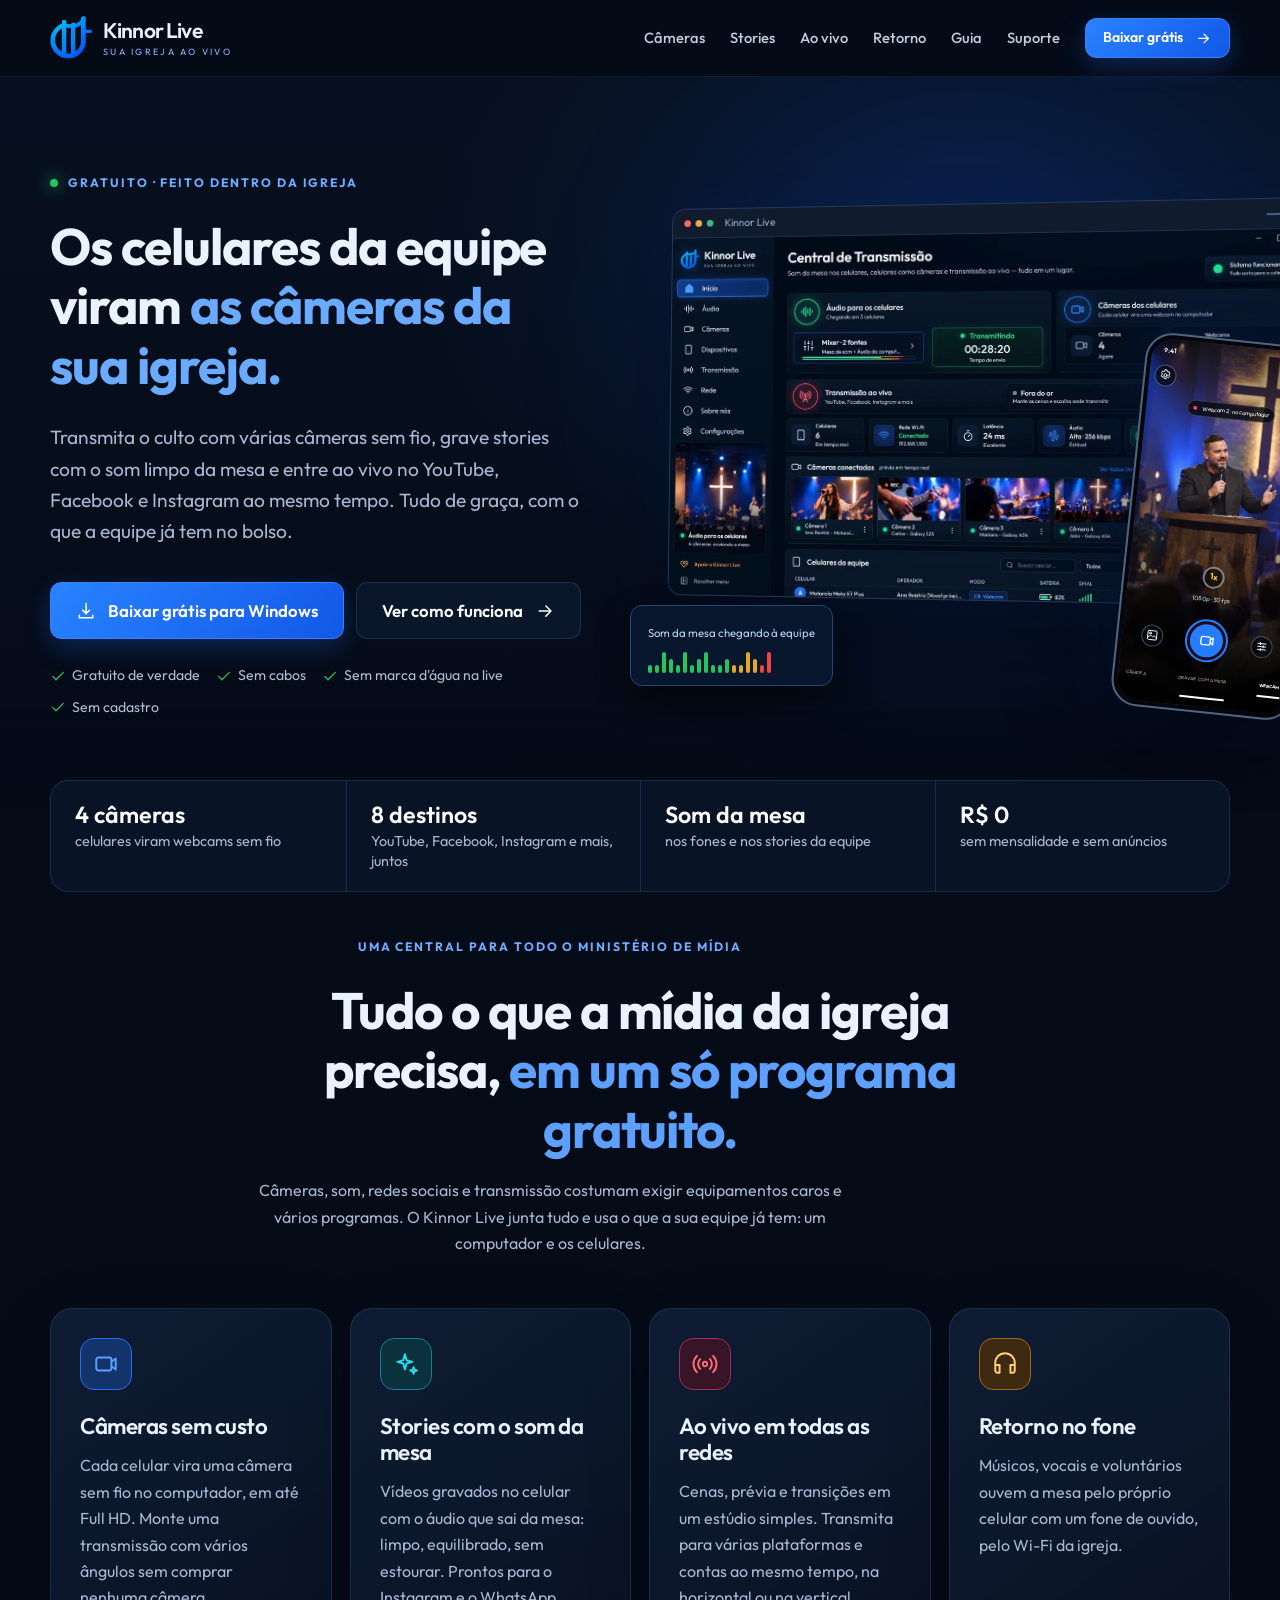
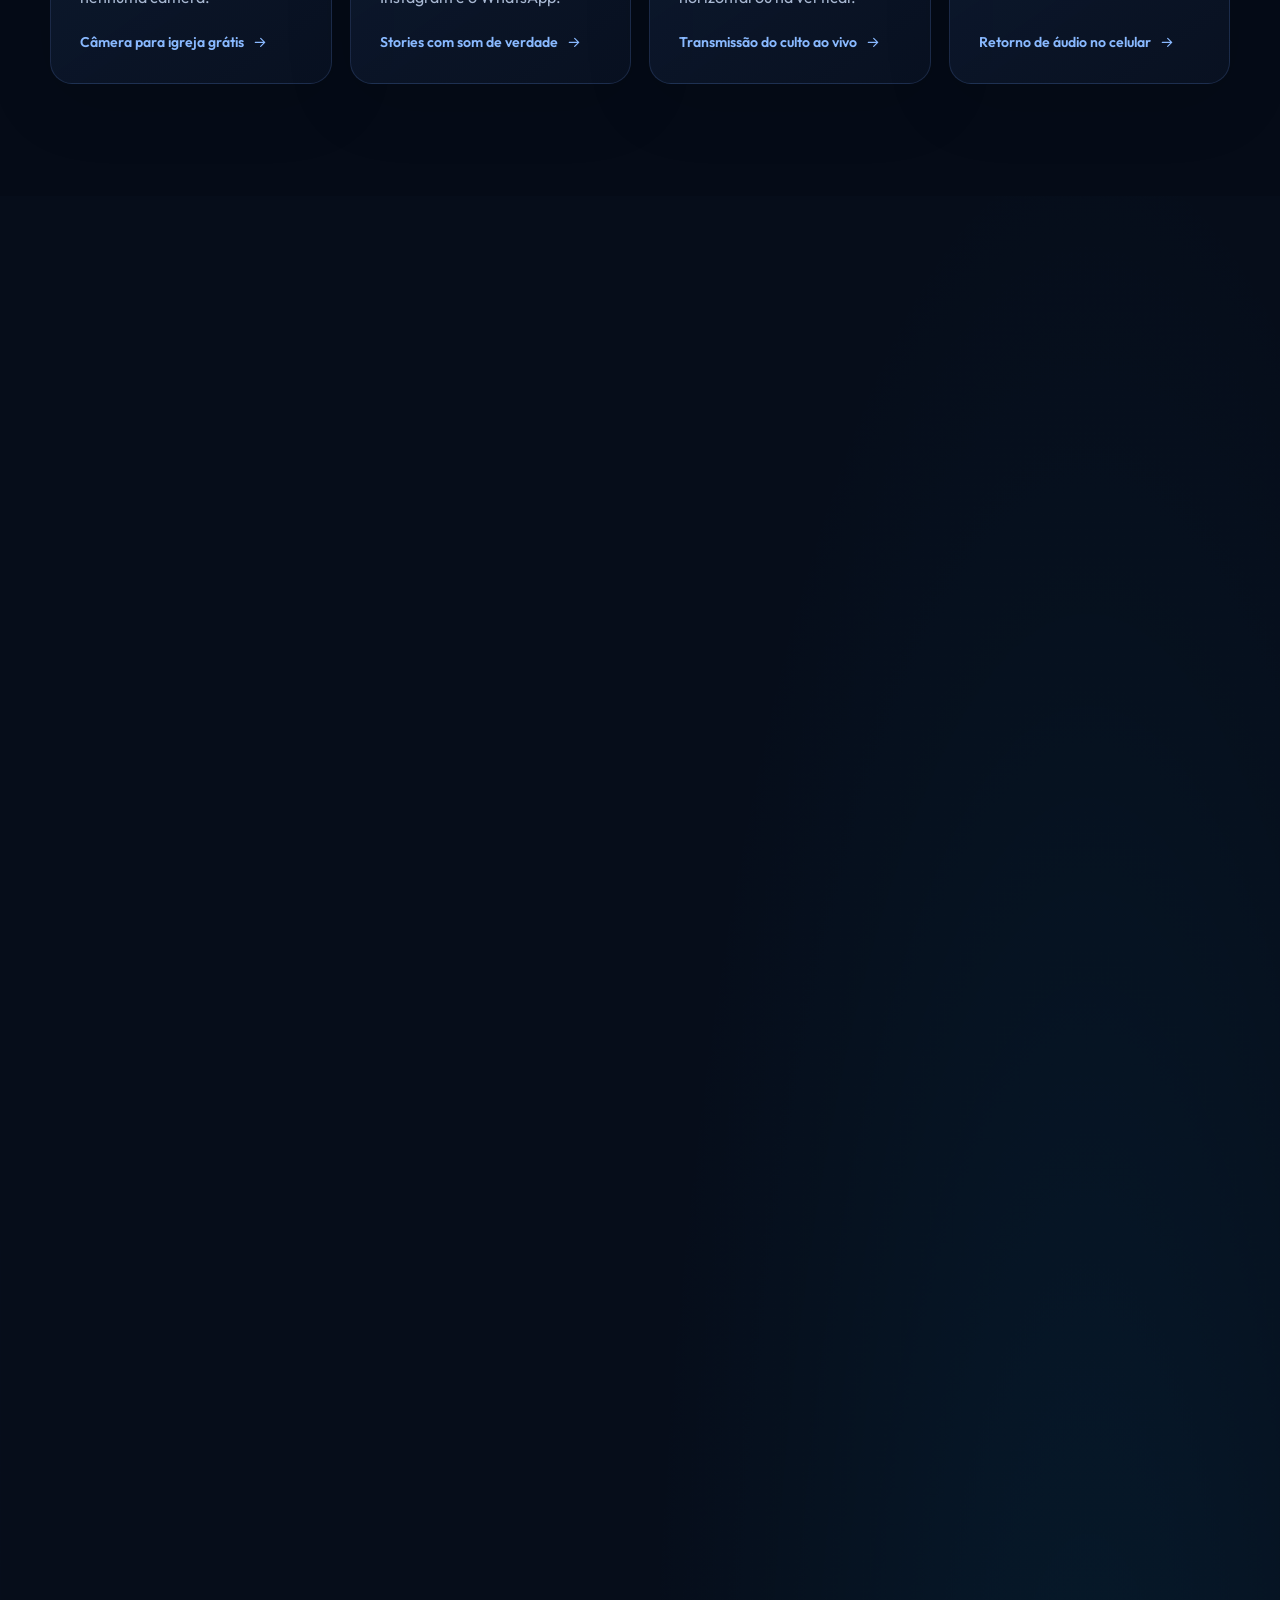
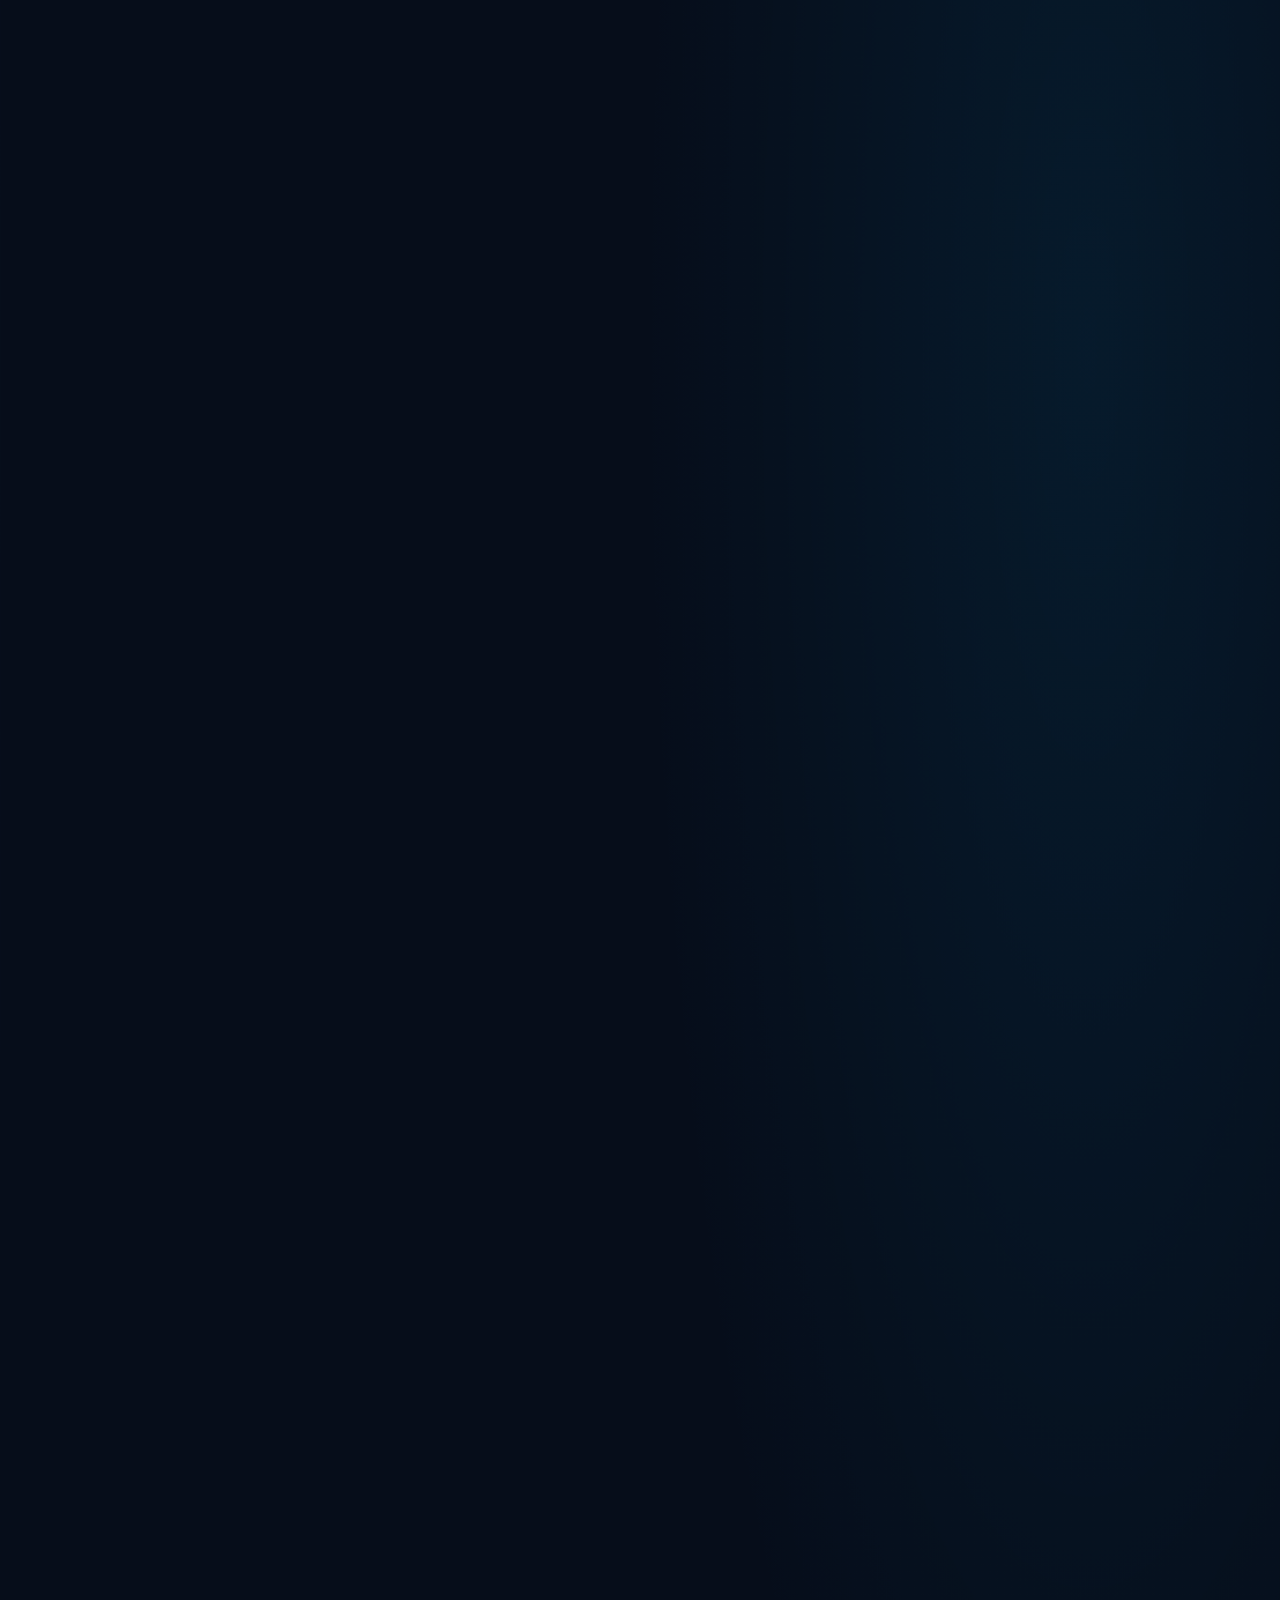
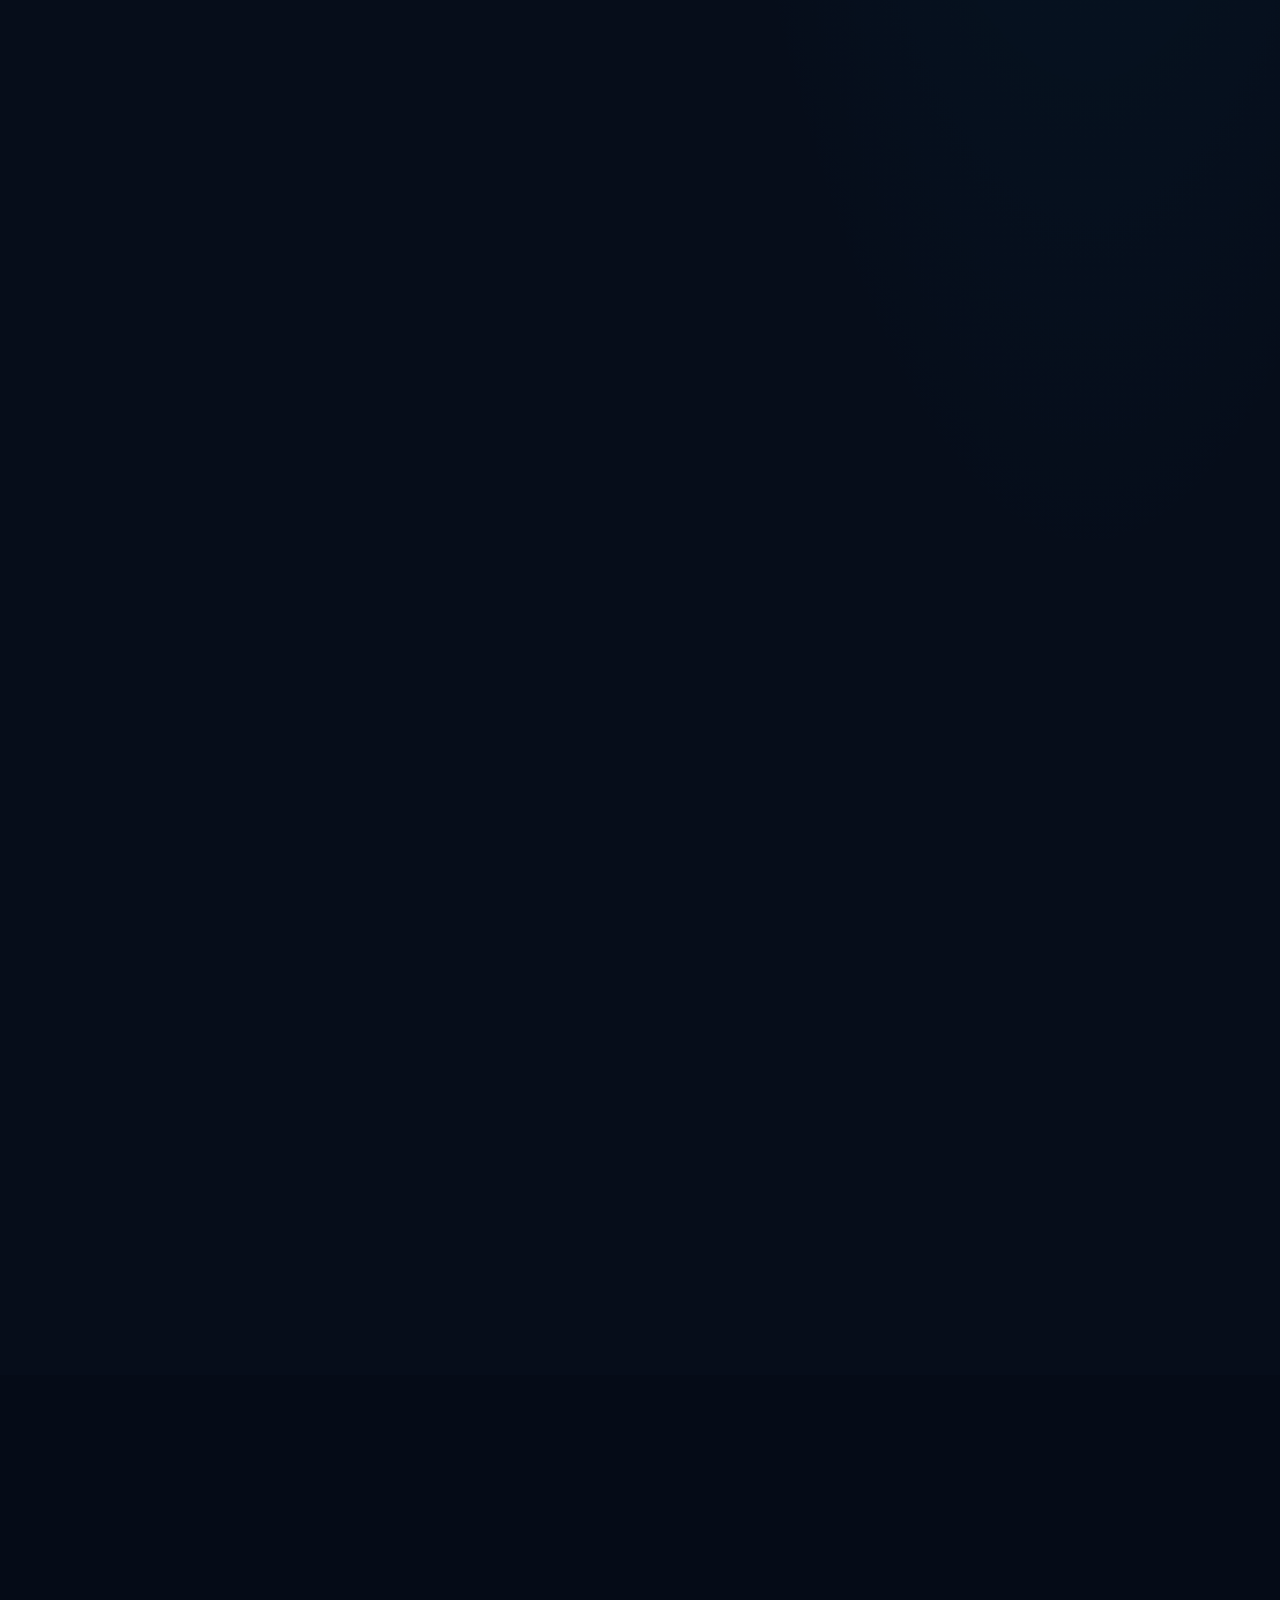
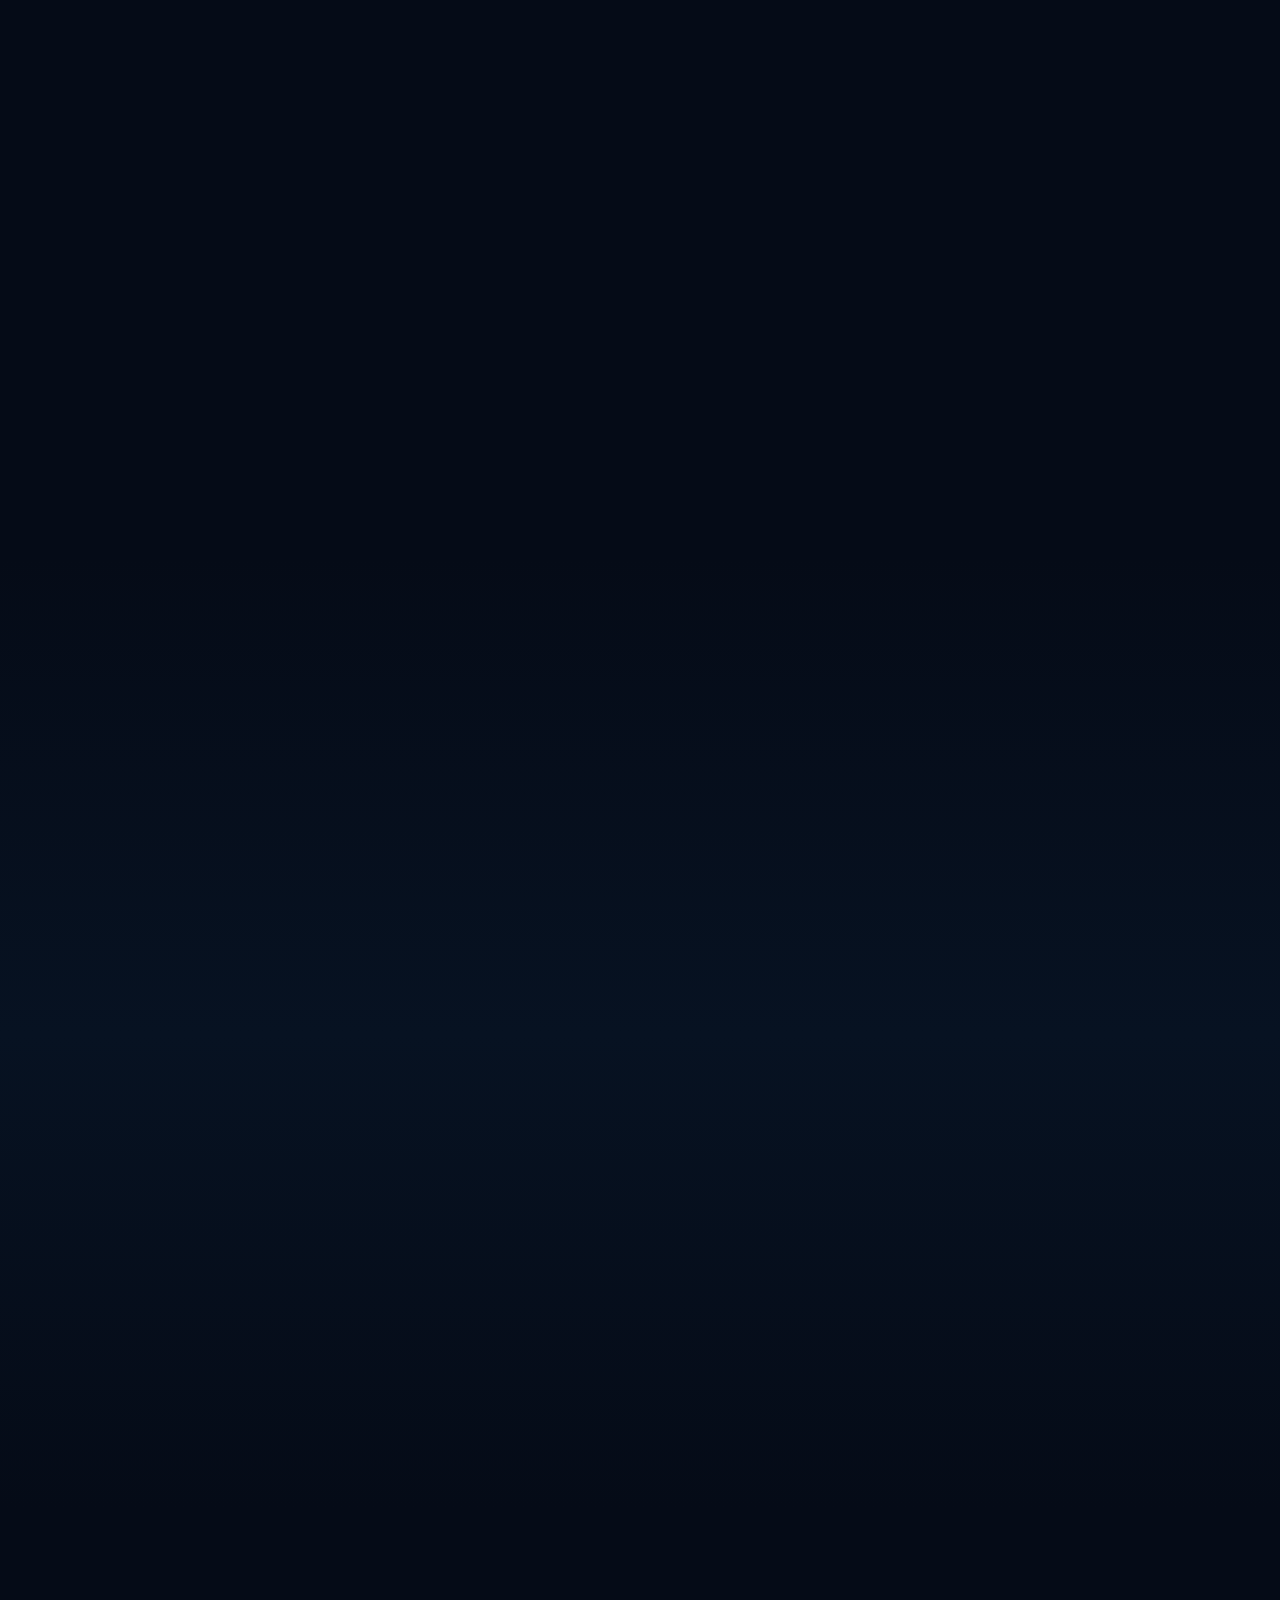
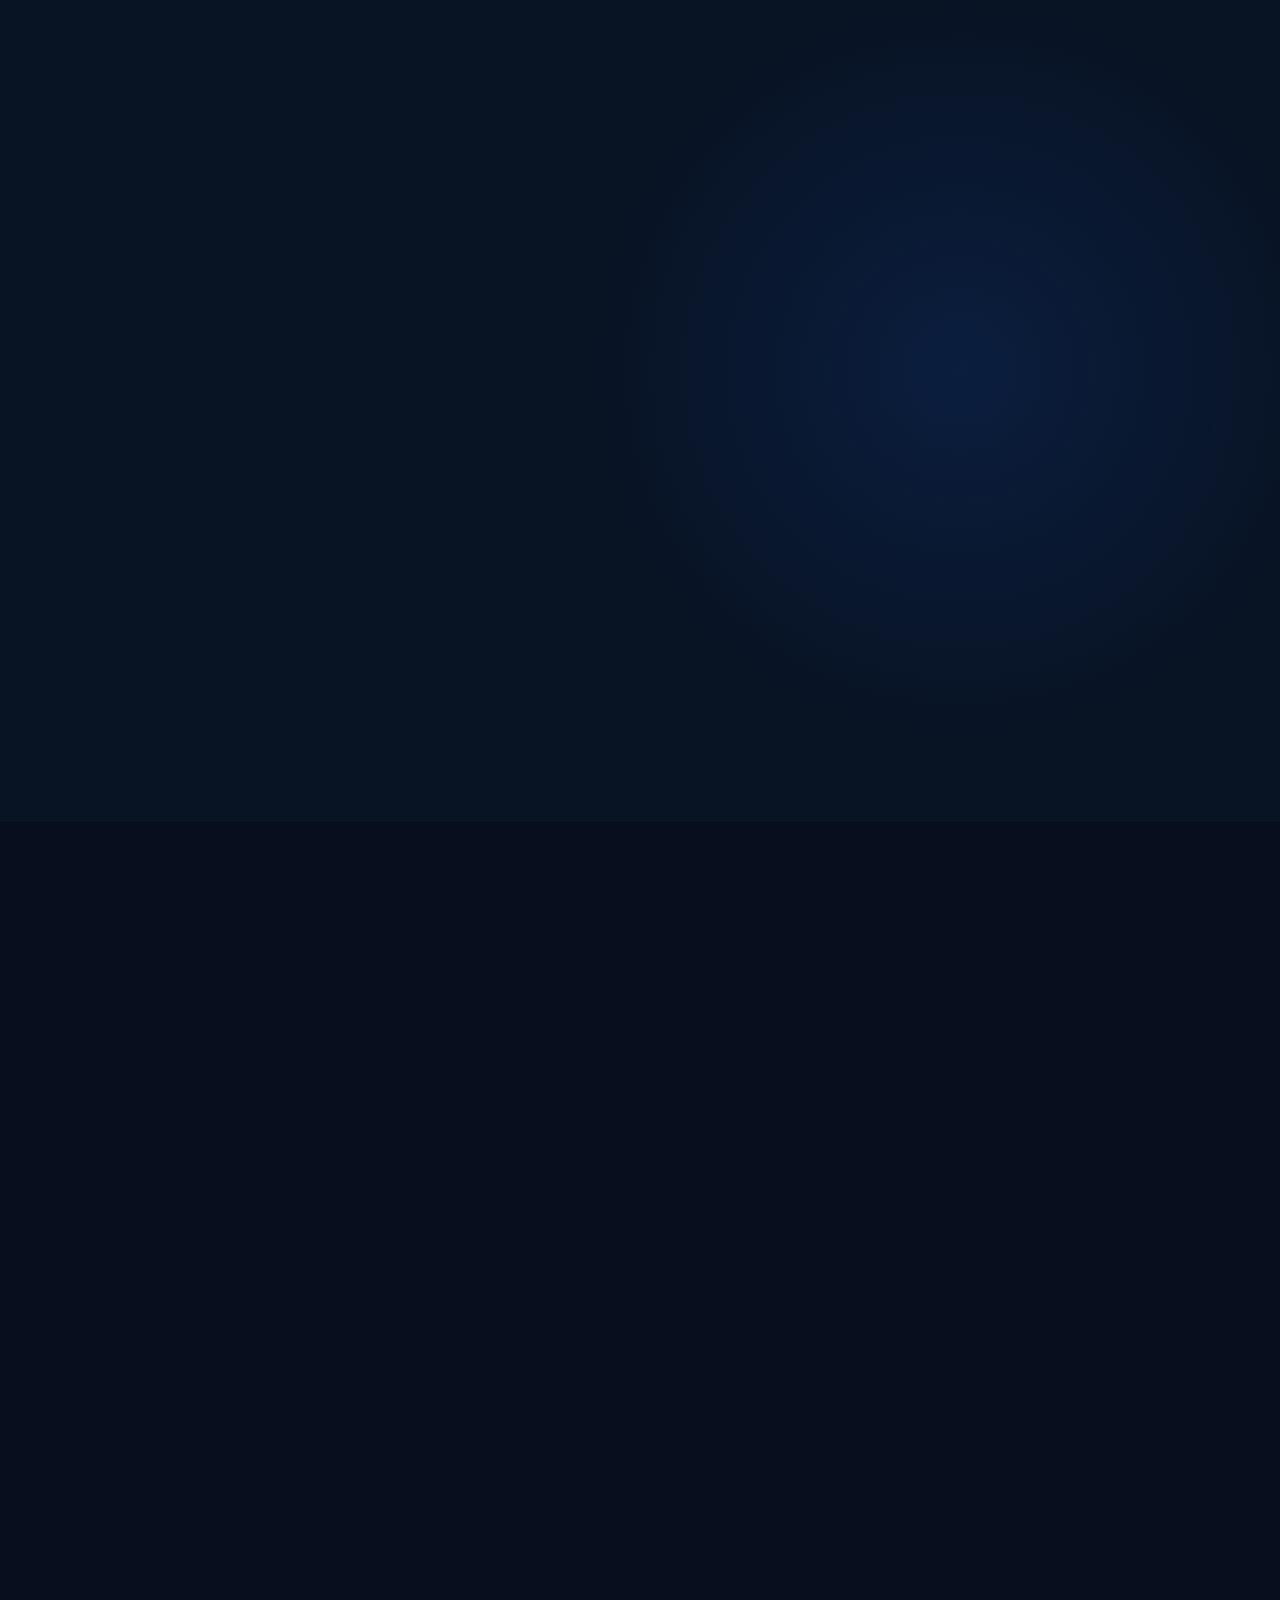
==== public/index.html @ 81070a46 "Versão 1.2.0: Louvor e Palavra (letras, Bíblia e contagem na transmissão) Co-Authored-By: Claude Opu" ====
<!doctype html>
<html lang="pt-BR">
  <head>
    <meta charset="utf-8" />
    <meta name="viewport" content="width=device-width,initial-scale=1" />
    <script>
      document.documentElement.classList.add("js");
      addEventListener("load", () => {
        if (!document.documentElement.classList.contains("js-ready"))
          document.documentElement.classList.remove("js");
      });
    </script>
    <title>Kinnor Live — câmeras e culto ao vivo grátis para igrejas</title>
    <meta name="description" content="Transforme os celulares da equipe em câmeras sem fio, grave stories com o som da mesa e transmita o culto no YouTube, Facebook e Instagram. Grátis." />
    <link rel="canonical" href="https://kinnor-live.servidor-doacoes.workers.dev/" data-canonical />
    <meta name="robots" content="index,follow,max-image-preview:large" />
    <meta name="theme-color" content="#050b17" />
    <meta property="og:type" content="website" />
    <meta property="og:locale" content="pt_BR" />
    <meta property="og:site_name" content="Kinnor Live" />
    <meta property="og:title" content="Kinnor Live — câmeras e culto ao vivo grátis para igrejas" />
    <meta property="og:description" content="Os celulares da equipe viram câmeras sem fio, os stories ganham o som da mesa e o culto vai ao vivo para todas as redes. Gratuito." />
    <meta property="og:url" content="https://kinnor-live.servidor-doacoes.workers.dev/" data-og-url />
    <meta property="og:image" content="https://kinnor-live.servidor-doacoes.workers.dev/assets/img/og-kinnor-live.png" data-og-image />
    <meta property="og:image:width" content="1200" />
    <meta property="og:image:height" content="630" />
    <meta property="og:image:alt" content="Kinnor Live: sua igreja ao vivo" />
    <meta name="twitter:card" content="summary_large_image" />
    <meta name="twitter:title" content="Kinnor Live — câmeras e culto ao vivo grátis para igrejas" />
    <meta name="twitter:description" content="Os celulares da equipe viram câmeras sem fio, os stories ganham o som da mesa e o culto vai ao vivo para todas as redes." />
    <meta name="twitter:image" content="https://kinnor-live.servidor-doacoes.workers.dev/assets/img/og-kinnor-live.png" data-og-image />
    <link rel="icon" href="favicon.ico" sizes="any" />
    <link rel="icon" type="image/svg+xml" href="assets/img/favicon.svg" />
    <link rel="apple-touch-icon" href="assets/img/icon-192.png" />
    <link rel="manifest" href="site.webmanifest" />
    <link rel="preload" href="assets/fonts/outfit-latin-400-normal.woff2" as="font" type="font/woff2" crossorigin />
    <link rel="preload" href="assets/fonts/outfit-latin-700-normal.woff2" as="font" type="font/woff2" crossorigin />
    <link rel="preload" as="image" href="assets/img/home-1200.webp" imagesrcset="assets/img/home-800.webp 800w, assets/img/home-1200.webp 1200w, assets/img/home-1672.webp 1672w" imagesizes="(max-width: 850px) 92vw, 50vw" fetchpriority="high" />
    <link rel="stylesheet" href="assets/css/site.css?v=199273fcd5" data-asset />
    <script type="module" src="assets/js/main.js?v=199273fcd5" data-asset></script>
    <script type="application/ld+json">
      {
        "@context": "https://schema.org",
        "@graph": [
          {
            "@type": "WebSite",
            "@id": "https://kinnor-live.servidor-doacoes.workers.dev/#site",
            "url": "https://kinnor-live.servidor-doacoes.workers.dev/",
            "name": "Kinnor Live",
            "alternateName": "Kinnor Live — Sua igreja ao vivo",
            "inLanguage": "pt-BR",
            "publisher": { "@id": "https://kinnor-live.servidor-doacoes.workers.dev/#org" }
          },
          {
            "@type": "Organization",
            "@id": "https://kinnor-live.servidor-doacoes.workers.dev/#org",
            "name": "Kinnor Live",
            "url": "https://kinnor-live.servidor-doacoes.workers.dev/",
            "logo": "https://kinnor-live.servidor-doacoes.workers.dev/assets/img/icon-512.png",
            "slogan": "Sua igreja ao vivo",
            "foundingLocation": { "@type": "Country", "name": "Brasil" },
            "founder": {
              "@type": "Person",
              "name": "Pierre Saloia",
              "affiliation": { "@type": "Organization", "name": "Ministério AD Palmares — Assembleia de Deus Ministério Jardim Palmares" }
            }
          },
          {
            "@type": "SoftwareApplication",
            "@id": "https://kinnor-live.servidor-doacoes.workers.dev/#windows",
            "name": "Kinnor Live para Windows",
            "applicationCategory": "MultimediaApplication",
            "applicationSubCategory": "Transmissão ao vivo e áudio para igrejas",
            "operatingSystem": "Windows 10, Windows 11",
            "softwareVersion": "1.2.0",
            "inLanguage": "pt-BR",
            "isAccessibleForFree": true,
            "description": "Programa gratuito para igrejas: os celulares da equipe viram câmeras sem fio, o som da mesa vai para os celulares e o culto é transmitido ao vivo para várias redes ao mesmo tempo.",
            "downloadUrl": "https://github.com/PierreSaloia/kinnor-live-site/releases/download/v1.2.0/KinnorLive-Setup-1.2.0.exe",
            "fileSize": "178 MB",
            "screenshot": "https://kinnor-live.servidor-doacoes.workers.dev/assets/img/home-1672.webp",
            "image": "https://kinnor-live.servidor-doacoes.workers.dev/assets/img/og-kinnor-live.png",
            "offers": { "@type": "Offer", "price": "0", "priceCurrency": "BRL" },
            "publisher": { "@id": "https://kinnor-live.servidor-doacoes.workers.dev/#org" }
          },
          {
            "@type": "MobileApplication",
            "@id": "https://kinnor-live.servidor-doacoes.workers.dev/#android",
            "name": "Kinnor Live",
            "applicationCategory": "MultimediaApplication",
            "operatingSystem": "Android 10 ou superior",
            "softwareVersion": "1.2.0",
            "inLanguage": "pt-BR",
            "isAccessibleForFree": true,
            "description": "App da equipe: câmera, gravação de stories com o som da mesa, webcam sem fio para o computador e retorno de áudio no fone.",
            "offers": { "@type": "Offer", "price": "0", "priceCurrency": "BRL" },
            "publisher": { "@id": "https://kinnor-live.servidor-doacoes.workers.dev/#org" }
          }
        ]
      }
    </script>
    <script type="application/ld+json" data-faq-schema>
      {"@context":"https://schema.org","@type":"FAQPage","mainEntity":[{"@type":"Question","name":"O Kinnor Live é gratuito mesmo?","acceptedAnswer":{"@type":"Answer","text":"Sim. O programa para Windows e o app são gratuitos, sem mensalidade, sem anúncios e sem marca d'água na transmissão. O projeto é mantido por ofertas voluntárias."}},{"@type":"Question","name":"Preciso de internet para usar?","acceptedAnswer":{"@type":"Answer","text":"Só para transmitir ao vivo. O som da mesa nos celulares, as câmeras sem fio e a gravação de stories funcionam na rede Wi-Fi da igreja, mesmo sem internet."}},{"@type":"Question","name":"Funciona com qualquer mesa de som?","acceptedAnswer":{"@type":"Answer","text":"Sim. Ligue a saída da mesa (rec out, fone ou auxiliar) na entrada de áudio do computador com um cabo P2, ou conecte uma mesa ou interface USB. Depois é só escolher essa entrada no mixer do Kinnor Live."}},{"@type":"Question","name":"Quantos celulares posso usar ao mesmo tempo?","acceptedAnswer":{"@type":"Answer","text":"Até quatro celulares podem ser câmeras (webcams) do computador ao mesmo tempo. Outros celulares da equipe podem receber o som da mesa para retorno ou para gravar stories."}},{"@type":"Question","name":"Os stories ficam com o som melhor mesmo?","acceptedAnswer":{"@type":"Answer","text":"Sim. No modo Gravar com a mesa, o celular filma e o áudio vem direto da mesa de som pelo Wi-Fi, sem passar pelo microfone do aparelho. O som fica limpo, sem eco e sem a distorção das caixas."}},{"@type":"Question","name":"Posso transmitir no YouTube e no Instagram ao mesmo tempo?","acceptedAnswer":{"@type":"Answer","text":"Sim. O Kinnor Live transmite para YouTube, Facebook, Instagram, TikTok, X, Twitch, Kick ou RTMP próprio, com várias contas ao mesmo tempo, na horizontal ou na vertical."}},{"@type":"Question","name":"Aparece a marca do Kinnor Live na transmissão?","acceptedAnswer":{"@type":"Answer","text":"Não. Sua transmissão não recebe marca d'água nem logo do Kinnor Live."}},{"@type":"Question","name":"Quais celulares e computadores são compatíveis?","acceptedAnswer":{"@type":"Answer","text":"O programa roda no Windows 10 e 11 (64 bits). O app funciona no Android 10 ou superior e está chegando à Google Play e à App Store."}},{"@type":"Question","name":"O Windows mostrou um aviso ao instalar. É seguro?","acceptedAnswer":{"@type":"Answer","text":"Sim. Se aparecer “O Windows protegeu o computador”, clique em “Mais informações” e depois em “Executar assim mesmo”. Veja o passo a passo na página de download."}},{"@type":"Question","name":"Onde ficam as gravações?","acceptedAnswer":{"@type":"Answer","text":"Os vídeos gravados no celular ficam na galeria do aparelho. As gravações do computador ficam na pasta Documentos\\KinnorLive. Nada é enviado para servidores do Kinnor Live."}}]}
    </script>
  </head>
  <body>
    <!-- CABEÇALHO (modelo: esta página; copiado para as outras pelo ATUALIZAR-SITE.bat) -->
    <a class="skip-link" href="#conteudo">Pular para o conteúdo</a>
    <header class="site-header">
      <div class="container header-inner">
        <a class="brand" href="./" aria-label="Kinnor Live — página inicial">
          <img src="assets/img/logo.webp" width="42" height="42" alt="" />
          <span><strong>Kinnor Live</strong><small>SUA IGREJA AO VIVO</small></span>
        </a>
        <button class="menu-button" type="button" aria-label="Abrir menu" aria-expanded="false" aria-controls="menu-principal" data-menu-button>
          <svg class="icon" aria-hidden="true"><use href="assets/img/icons.svg#menu"></use></svg>
        </button>
        <nav id="menu-principal" class="nav" aria-label="Navegação principal" data-nav>
          <a href="camera-para-igreja">Câmeras</a>
          <a href="stories-com-audio-da-mesa">Stories</a>
          <a href="transmissao-ao-vivo-para-igrejas">Ao vivo</a>
          <a href="retorno-de-audio-no-celular">Retorno</a>
          <a href="como-transmitir-culto-com-celular">Guia</a>
          <a href="suporte">Suporte</a>
          <a class="button button-sm" href="download">
            Baixar grátis
            <svg class="icon" aria-hidden="true"><use href="assets/img/icons.svg#arrow"></use></svg>
          </a>
        </nav>
      </div>
    </header>
    <!-- /CABEÇALHO -->

    <main id="conteudo">
      <!-- ABERTURA -->
      <section class="hero">
        <div class="hero-glow" aria-hidden="true"></div>
        <div class="container hero-grid">
          <div class="hero-copy">
            <p class="eyebrow"><span class="live-dot"></span>GRATUITO · FEITO DENTRO DA IGREJA</p>
            <h1>Os celulares da equipe viram <em>as câmeras da sua&nbsp;igreja.</em></h1>
            <p class="lead">
              Transmita o culto com várias câmeras sem fio, grave stories com o
              som limpo da mesa e entre ao vivo no YouTube, Facebook e Instagram
              ao mesmo tempo. Tudo de graça, com o que a equipe já tem no bolso.
            </p>
            <div class="hero-actions">
              <a class="button button-lg" href="https://github.com/PierreSaloia/kinnor-live-site/releases/download/v1.2.0/KinnorLive-Setup-1.2.0.exe" data-smart-download>
                <svg class="icon" aria-hidden="true"><use href="assets/img/icons.svg#download"></use></svg>
                <span data-smart-label>Baixar grátis para Windows</span>
              </a>
              <a class="button button-ghost button-lg" href="#como-funciona">
                Ver como funciona
                <svg class="icon" aria-hidden="true"><use href="assets/img/icons.svg#arrow"></use></svg>
              </a>
            </div>
            <ul class="trust-line">
              <li><svg class="icon" aria-hidden="true"><use href="assets/img/icons.svg#check"></use></svg>Gratuito de verdade</li>
              <li><svg class="icon" aria-hidden="true"><use href="assets/img/icons.svg#check"></use></svg>Sem cabos</li>
              <li><svg class="icon" aria-hidden="true"><use href="assets/img/icons.svg#check"></use></svg>Sem marca d'água na live</li>
              <li><svg class="icon" aria-hidden="true"><use href="assets/img/icons.svg#check"></use></svg>Sem cadastro</li>
            </ul>
          </div>
          <div class="hero-visual">
            <div class="window-frame">
              <div class="window-bar"><span class="window-dots"><i></i><i></i><i></i></span><span>Kinnor Live</span><span class="window-line"></span></div>
              <img src="assets/img/home-1200.webp" srcset="assets/img/home-800.webp 800w, assets/img/home-1200.webp 1200w, assets/img/home-1672.webp 1672w" sizes="(max-width: 850px) 92vw, 50vw" width="1200" height="676" alt="Central de Transmissão do Kinnor Live com o áudio da mesa, as câmeras dos celulares e a transmissão ao vivo" fetchpriority="high" />
            </div>
            <div class="hero-phone" aria-hidden="true">
              <div class="phone phone-small" data-phone-demo data-mode-active="mesa">
                <div class="phone-screen">
                  <div class="phone-photo phone-photo-camera"></div>
                  <div class="phone-photo phone-photo-mesa"></div>
                  <div class="phone-photo phone-photo-webcam"></div>
                  <div class="phone-shade"></div>
                  <div class="phone-status"><span>9:41</span><span>● ▰</span></div>
                  <div class="phone-top">
                    <span class="phone-round"><svg class="icon"><use href="assets/img/icons.svg#settings"></use></svg></span>
                    <span class="phone-pill"><i class="dot green"></i><span>Áudio da mesa · Conectado</span></span>
                    <span class="phone-round"><svg class="icon"><use href="assets/img/icons.svg#switch"></use></svg></span>
                  </div>
                  <div class="phone-webcam"><i class="dot red"></i>Webcam 2 · no computador</div>
                  <div class="phone-bottom">
                    <span class="zoom">1x</span>
                    <span class="quality">1080p · 30 fps</span>
                    <span class="camera-quality">Foto · Vídeo com microfone do celular</span>
                    <span class="return">● &nbsp; Ouvir a mesa (retorno)</span>
                    <div class="phone-controls">
                      <span class="phone-round"><svg class="icon"><use href="assets/img/icons.svg#image"></use></svg></span>
                      <span class="record"><svg class="icon capture-video"><use href="assets/img/icons.svg#video"></use></svg><svg class="icon capture-photo"><use href="assets/img/icons.svg#camera"></use></svg></span>
                      <span class="phone-round"><svg class="icon"><use href="assets/img/icons.svg#sliders"></use></svg></span>
                    </div>
                    <div class="phone-tabs" role="tablist" aria-label="Modos do aplicativo" data-phone-tabs>
                      <button type="button" role="tab" data-mode="camera" aria-selected="false" tabindex="-1">CÂMERA</button>
                      <button type="button" role="tab" data-mode="mesa" aria-selected="true" tabindex="-1">GRAVAR COM A MESA</button>
                      <button type="button" role="tab" data-mode="webcam" aria-selected="false" tabindex="-1">WEBCAM</button>
                    </div>
                    <span class="phone-handle"></span>
                  </div>
                </div>
              </div>
            </div>
            <div class="hero-audio" aria-hidden="true">
              <span class="audio-label">Som da mesa chegando à equipe</span>
              <div class="meter"><i></i><i></i><i></i><i></i><i></i><i></i><i></i><i></i><i></i><i></i><i></i><i></i><i></i><i></i><i></i><i></i><i></i><i></i></div>
            </div>
          </div>
        </div>
        <div class="hero-bottom" aria-hidden="true"></div>
      </section>

      <!-- NÚMEROS DO PRODUTO -->
      <section class="highlights" aria-label="O Kinnor Live em números">
        <div class="container highlights-grid">
          <div><strong>4 câmeras</strong><span>celulares viram webcams sem fio</span></div>
          <div><strong>8 destinos</strong><span>YouTube, Facebook, Instagram e mais, juntos</span></div>
          <div><strong>Som da mesa</strong><span>nos fones e nos stories da equipe</span></div>
          <div><strong>R$ 0</strong><span>sem mensalidade e sem anúncios</span></div>
        </div>
      </section>

      <!-- SOLUÇÕES -->
      <section class="section pillars" id="recursos">
        <div class="container">
          <div class="section-heading center reveal">
            <p class="eyebrow">UMA CENTRAL PARA TODO O MINISTÉRIO DE MÍDIA</p>
            <h2>Tudo o que a mídia da igreja precisa, <span class="accent">em um só programa gratuito.</span></h2>
            <p>
              Câmeras, som, redes sociais e transmissão costumam exigir
              equipamentos caros e vários programas. O Kinnor Live junta tudo
              e usa o que a sua equipe já tem: um computador e os celulares.
            </p>
          </div>
          <div class="pillar-grid">
            <a class="card pillar reveal" href="camera-para-igreja">
              <div class="feature-icon blue"><svg class="icon" aria-hidden="true"><use href="assets/img/icons.svg#camera"></use></svg></div>
              <h3>Câmeras sem custo</h3>
              <p>Cada celular vira uma câmera sem fio no computador, em até Full HD. Monte uma transmissão com vários ângulos sem comprar nenhuma câmera.</p>
              <span class="card-foot">Câmera para igreja grátis<svg class="icon" aria-hidden="true"><use href="assets/img/icons.svg#arrow"></use></svg></span>
            </a>
            <a class="card pillar reveal" href="stories-com-audio-da-mesa">
              <div class="feature-icon cyan"><svg class="icon" aria-hidden="true"><use href="assets/img/icons.svg#sparkles"></use></svg></div>
              <h3>Stories com o som da mesa</h3>
              <p>Vídeos gravados no celular com o áudio que sai da mesa: limpo, equilibrado, sem estourar. Prontos para o Instagram e o WhatsApp.</p>
              <span class="card-foot">Stories com som de verdade<svg class="icon" aria-hidden="true"><use href="assets/img/icons.svg#arrow"></use></svg></span>
            </a>
            <a class="card pillar reveal" href="transmissao-ao-vivo-para-igrejas">
              <div class="feature-icon red"><svg class="icon" aria-hidden="true"><use href="assets/img/icons.svg#broadcast"></use></svg></div>
              <h3>Ao vivo em todas as redes</h3>
              <p>Cenas, prévia e transições em um estúdio simples. Transmita para várias plataformas e contas ao mesmo tempo, na horizontal ou na vertical.</p>
              <span class="card-foot">Transmissão do culto ao vivo<svg class="icon" aria-hidden="true"><use href="assets/img/icons.svg#arrow"></use></svg></span>
            </a>
            <a class="card pillar reveal" href="retorno-de-audio-no-celular">
              <div class="feature-icon amber"><svg class="icon" aria-hidden="true"><use href="assets/img/icons.svg#headphones"></use></svg></div>
              <h3>Retorno no fone</h3>
              <p>Músicos, vocais e voluntários ouvem a mesa pelo próprio celular com um fone de ouvido, pelo Wi-Fi da igreja.</p>
              <span class="card-foot">Retorno de áudio no celular<svg class="icon" aria-hidden="true"><use href="assets/img/icons.svg#arrow"></use></svg></span>
            </a>
          </div>
        </div>
      </section>

      <!-- STORIES COM O SOM DA MESA -->
      <section class="section stories-section" id="stories">
        <div class="container">
          <div class="section-heading reveal">
            <p class="eyebrow">O DIFERENCIAL DOS STORIES DA SUA IGREJA</p>
            <h2>Chega de stories com <span class="accent">o som estourado.</span></h2>
            <p>
              Quem já gravou o louvor pelo celular conhece o resultado: o
              microfone fica perto das caixas, o som distorce, pega o eco do
              templo e a conversa de quem está do lado. No Kinnor Live o celular
              filma e o áudio chega direto da mesa, pelo Wi-Fi, do jeito que o
              técnico de som mixou.
            </p>
          </div>
          <div class="compare">
            <article class="compare-card bad reveal">
              <header>
                <span class="compare-icon"><svg class="icon" aria-hidden="true"><use href="assets/img/icons.svg#mic"></use></svg></span>
                <div><h3>Microfone do celular</h3><p>como quase todo story é gravado hoje</p></div>
              </header>
              <div class="wave wave-bad" aria-hidden="true"><i></i><i></i><i></i><i></i><i></i><i></i><i></i><i></i><i></i><i></i><i></i><i></i><i></i><i></i><i></i><i></i><i></i><i></i><i></i><i></i><i></i><i></i><i></i><i></i><i></i><i></i><i></i><i></i></div>
              <ul class="compare-list">
                <li><svg class="icon" aria-hidden="true"><use href="assets/img/icons.svg#x"></use></svg>Distorce com o volume das caixas de som</li>
                <li><svg class="icon" aria-hidden="true"><use href="assets/img/icons.svg#x"></use></svg>Eco do templo e ruído de quem está perto</li>
                <li><svg class="icon" aria-hidden="true"><use href="assets/img/icons.svg#x"></use></svg>A voz da pregação se perde no meio do som</li>
              </ul>
            </article>
            <article class="compare-card good reveal">
              <header>
                <span class="compare-icon"><svg class="icon" aria-hidden="true"><use href="assets/img/icons.svg#sliders"></use></svg></span>
                <div><h3>Som da mesa com o Kinnor Live</h3><p>o celular filma, a mesa entrega o áudio</p></div>
              </header>
              <div class="wave wave-good" aria-hidden="true"><i></i><i></i><i></i><i></i><i></i><i></i><i></i><i></i><i></i><i></i><i></i><i></i><i></i><i></i><i></i><i></i><i></i><i></i><i></i><i></i><i></i><i></i><i></i><i></i><i></i><i></i><i></i><i></i></div>
              <ul class="compare-list">
                <li><svg class="icon" aria-hidden="true"><use href="assets/img/icons.svg#check"></use></svg>Voz clara e instrumentos equilibrados</li>
                <li><svg class="icon" aria-hidden="true"><use href="assets/img/icons.svg#check"></use></svg>Sem eco, sem conversa, sem distorção</li>
                <li><svg class="icon" aria-hidden="true"><use href="assets/img/icons.svg#check"></use></svg>Mesa, microfones e até o som do computador no mesmo vídeo</li>
              </ul>
            </article>
          </div>
          <ol class="mini-steps reveal">
            <li><span>1</span><p>No app, escolha <strong>Gravar com a mesa</strong>.</p></li>
            <li><span>2</span><p>Grave o louvor, um trecho da pregação ou um aviso.</p></li>
            <li><span>3</span><p>Toque em <strong>Instagram</strong> ou <strong>WhatsApp</strong> e poste na hora.</p></li>
          </ol>
          <p class="section-link reveal">
            <a href="stories-com-audio-da-mesa">Como gravar stories e reels com o som da mesa<svg class="icon" aria-hidden="true"><use href="assets/img/icons.svg#arrow"></use></svg></a>
          </p>
        </div>
      </section>

      <!-- VÁRIAS EQUIPES -->
      <section class="section teams-section" id="equipes">
        <div class="container">
          <div class="section-heading center reveal">
            <p class="eyebrow">VÁRIAS EQUIPES, AO MESMO TEMPO</p>
            <h2>Cada voluntário no seu papel. <span class="accent">Todos no mesmo culto.</span></h2>
            <p>
              Enquanto a transmissão acontece, cada celular conectado pode fazer
              uma coisa diferente — e o computador acompanha todos em um só painel.
            </p>
          </div>
          <div class="teams-grid">
            <article class="card team reveal">
              <div class="feature-icon blue"><svg class="icon" aria-hidden="true"><use href="assets/img/icons.svg#camera"></use></svg></div>
              <h3>Transmissão</h3>
              <p>Até quatro celulares como câmeras do culto, com zoom, lente e qualidade ajustados de longe.</p>
            </article>
            <article class="card team reveal">
              <div class="feature-icon cyan"><svg class="icon" aria-hidden="true"><use href="assets/img/icons.svg#share"></use></svg></div>
              <h3>Redes sociais</h3>
              <p>Quem cuida do Instagram grava stories e cortes com o som da mesa e posta na mesma hora.</p>
            </article>
            <article class="card team reveal">
              <div class="feature-icon amber"><svg class="icon" aria-hidden="true"><use href="assets/img/icons.svg#headphones"></use></svg></div>
              <h3>Louvor</h3>
              <p>Músicos e vocais ouvem a mesa no fone, pelo próprio celular, sem cabo até o palco.</p>
            </article>
            <article class="card team reveal">
              <div class="feature-icon red"><svg class="icon" aria-hidden="true"><use href="assets/img/icons.svg#sliders"></use></svg></div>
              <h3>Som</h3>
              <p>O técnico junta mesa, microfones e computador e decide o que vai para os celulares e para a live.</p>
            </article>
            <article class="card team reveal">
              <div class="feature-icon blue"><svg class="icon" aria-hidden="true"><use href="assets/img/icons.svg#users"></use></svg></div>
              <h3>Coordenação</h3>
              <p>Um painel mostra cada celular com função, bateria e sinal, e troca o papel de qualquer um com um clique.</p>
            </article>
          </div>
        </div>
      </section>

      <!-- COMO FUNCIONA -->
      <section class="section how-section" id="como-funciona">
        <div class="container">
          <div class="section-heading reveal">
            <p class="eyebrow">COMECE COM O QUE VOCÊ TEM</p>
            <h2>Da mesa de som para o mundo, <span class="accent">em quatro passos.</span></h2>
            <p>Um computador com Windows, os celulares da equipe e o Wi-Fi da igreja. Só isso.</p>
          </div>
          <div class="how-grid">
            <ol class="steps">
              <li class="step reveal">
                <span>01</span>
                <div><h3>Instale no computador</h3><p>Baixe grátis, instale no Windows e ligue a mesa pelo cabo P2 ou por USB.</p></div>
              </li>
              <li class="step reveal">
                <span>02</span>
                <div><h3>Conecte a equipe</h3><p>Cada voluntário instala o app, entra no Wi-Fi da igreja e aponta a câmera para o QR Code da tela.</p></div>
              </li>
              <li class="step reveal">
                <span>03</span>
                <div><h3>Dê um papel a cada celular</h3><p>Câmera da transmissão, stories com o som da mesa ou retorno no fone.</p></div>
              </li>
              <li class="step reveal">
                <span>04</span>
                <div><h3>Entre ao vivo</h3><p>Monte as cenas, escolha as redes e comece. O culto também fica gravado no computador.</p></div>
              </li>
            </ol>
            <div class="flow-card card reveal">
              <span class="flow-label">TUDO CONECTADO</span>
              <div class="flow-node"><svg class="icon" aria-hidden="true"><use href="assets/img/icons.svg#audio"></use></svg><span>Mesa de som</span></div>
              <div class="flow-link-vertical" aria-hidden="true"><i></i></div>
              <div class="flow-node main"><svg class="icon" aria-hidden="true"><use href="assets/img/icons.svg#monitor"></use></svg><span>Kinnor Live no computador</span></div>
              <div class="flow-branches" aria-hidden="true"><span class="flow-branch flow-branch-left"><i></i></span><span class="flow-branch flow-branch-right"><i></i></span></div>
              <div class="flow-ends">
                <div class="flow-node"><svg class="icon" aria-hidden="true"><use href="assets/img/icons.svg#phone"></use></svg><span>Celulares da equipe</span></div>
                <div class="flow-node"><svg class="icon" aria-hidden="true"><use href="assets/img/icons.svg#broadcast"></use></svg><span>Redes sociais</span></div>
              </div>
              <p>O som e as câmeras circulam na rede local da igreja. A internet só é usada para a transmissão.</p>
            </div>
          </div>
          <p class="section-link reveal">
            <a href="como-transmitir-culto-com-celular">Guia completo: como transmitir o culto com celular<svg class="icon" aria-hidden="true"><use href="assets/img/icons.svg#arrow"></use></svg></a>
          </p>
        </div>
      </section>

      <!-- RECURSOS EM DETALHE -->
      <section class="section detail-section" id="programa">
        <div class="container">
          <div class="section-heading center reveal">
            <p class="eyebrow">CONHEÇA O PROGRAMA</p>
            <h2>Profissional no resultado. <span class="accent">Simples para o voluntário.</span></h2>
          </div>

          <article class="feature-row reveal" id="mixer">
            <div class="feature-copy">
              <p class="eyebrow">01 / ÁUDIO</p>
              <h3>Um mixer pensado para o técnico de som voluntário.</h3>
              <p>
                Junte a mesa, os microfones e o som do computador — vídeos,
                músicas, vinhetas. Cada fonte tem volume, mudo, pré-escuta e
                medidor, e você decide o que vai para os celulares e o que vai
                para a transmissão.
              </p>
              <ul class="check-list">
                <li><svg class="icon" aria-hidden="true"><use href="assets/img/icons.svg#check"></use></svg>Mesa pelo cabo P2 ou por USB</li>
                <li><svg class="icon" aria-hidden="true"><use href="assets/img/icons.svg#check"></use></svg>Saídas separadas para celulares e live, com limitador</li>
                <li><svg class="icon" aria-hidden="true"><use href="assets/img/icons.svg#check"></use></svg>Uma falha no Wi-Fi não vira corte no som</li>
              </ul>
            </div>
            <div class="window-frame">
              <div class="window-bar"><span class="window-dots"><i></i><i></i><i></i></span><span>Kinnor Live</span><span class="window-line"></span></div>
              <img src="assets/img/audio-1200.webp" srcset="assets/img/audio-800.webp 800w, assets/img/audio-1200.webp 1200w, assets/img/audio-1672.webp 1672w" sizes="(max-width: 850px) 92vw, 60vw" width="1200" height="676" alt="Tela Áudio do Kinnor Live: mixer com mesa, microfone e som do computador, cada um com volume e medidor" loading="lazy" decoding="async" />
            </div>
          </article>

          <article class="feature-row reverse reveal" id="cameras">
            <div class="feature-copy">
              <p class="eyebrow">02 / CÂMERAS</p>
              <h3>Até quatro câmeras sem fio, sem comprar câmera.</h3>
              <p>
                No modo Webcam, cada celular aparece no Windows como “Kinnor Live
                Câmera 1” a “Câmera 4”. Use no estúdio do próprio Kinnor ou em
                qualquer programa de transmissão e de videochamada.
              </p>
              <ul class="check-list">
                <li><svg class="icon" aria-hidden="true"><use href="assets/img/icons.svg#check"></use></svg>Webcams criadas sozinhas, sem pedir administrador</li>
                <li><svg class="icon" aria-hidden="true"><use href="assets/img/icons.svg#check"></use></svg>Zoom, lente, qualidade e quadros por segundo controlados do computador</li>
                <li><svg class="icon" aria-hidden="true"><use href="assets/img/icons.svg#check"></use></svg>Sem cabo: tudo pelo Wi-Fi da igreja</li>
              </ul>
            </div>
            <div class="window-frame">
              <div class="window-bar"><span class="window-dots"><i></i><i></i><i></i></span><span>Kinnor Live</span><span class="window-line"></span></div>
              <img src="assets/img/cameras-1200.webp" srcset="assets/img/cameras-800.webp 800w, assets/img/cameras-1200.webp 1200w, assets/img/cameras-1672.webp 1672w" sizes="(max-width: 850px) 92vw, 60vw" width="1200" height="676" alt="Tela Câmeras do Kinnor Live: quatro celulares da equipe funcionando como webcams do Windows" loading="lazy" decoding="async" />
            </div>
          </article>

          <article class="feature-row reveal" id="estudio">
            <div class="feature-copy">
              <p class="eyebrow">03 / TRANSMISSÃO</p>
              <h3>Um estúdio completo, simples como deve ser.</h3>
              <p>
                Prepare cenas para o louvor, a pregação e o intervalo, confira na
                pré-visualização e coloque no ar com corte ou transição.
                Transmita na horizontal para o YouTube e na vertical para o
                Instagram e o TikTok.
              </p>
              <ul class="check-list">
                <li><svg class="icon" aria-hidden="true"><use href="assets/img/icons.svg#check"></use></svg>Várias plataformas e contas ao mesmo tempo</li>
                <li><svg class="icon" aria-hidden="true"><use href="assets/img/icons.svg#check"></use></svg>Até 1080p, com gravação MP4 no computador</li>
                <li><svg class="icon" aria-hidden="true"><use href="assets/img/icons.svg#check"></use></svg>Sem marca d'água: a transmissão é da sua igreja</li>
              </ul>
            </div>
            <div class="window-frame">
              <div class="window-bar"><span class="window-dots"><i></i><i></i><i></i></span><span>Kinnor Live</span><span class="window-line"></span></div>
              <img src="assets/img/live-1200.webp" srcset="assets/img/live-800.webp 800w, assets/img/live-1200.webp 1200w, assets/img/live-1672.webp 1672w" sizes="(max-width: 850px) 92vw, 60vw" width="1200" height="676" alt="Tela Transmissão do Kinnor Live: pré-visualização, imagem ao vivo, cenas e destinos" loading="lazy" decoding="async" />
            </div>
          </article>
          <ul class="platforms reveal" aria-label="Plataformas de transmissão">
            <li>YouTube</li><li>Facebook</li><li>Instagram</li><li>TikTok</li><li>X</li><li>Twitch</li><li>Kick</li><li>RTMP próprio</li>
          </ul>

          <article class="feature-row reverse reveal" id="dispositivos">
            <div class="feature-copy">
              <p class="eyebrow">04 / EQUIPE</p>
              <h3>Controle cada celular sem sair da mesa.</h3>
              <p>
                Veja bateria, sinal e função de cada aparelho. Troque o modo,
                ajuste a câmera ou comece a gravar à distância — sem interromper
                quem está filmando.
              </p>
              <ul class="check-list">
                <li><svg class="icon" aria-hidden="true"><use href="assets/img/icons.svg#check"></use></svg>Um painel para a equipe inteira</li>
                <li><svg class="icon" aria-hidden="true"><use href="assets/img/icons.svg#check"></use></svg>Ajustes sem pegar o celular de quem está filmando</li>
              </ul>
            </div>
            <div class="window-frame">
              <div class="window-bar"><span class="window-dots"><i></i><i></i><i></i></span><span>Kinnor Live</span><span class="window-line"></span></div>
              <img src="assets/img/devices-1200.webp" srcset="assets/img/devices-800.webp 800w, assets/img/devices-1200.webp 1200w, assets/img/devices-1672.webp 1672w" sizes="(max-width: 850px) 92vw, 60vw" width="1200" height="676" alt="Tela Dispositivos do Kinnor Live: lista dos celulares com função, bateria e sinal" loading="lazy" decoding="async" />
            </div>
          </article>

          <article class="feature-row reveal" id="rede">
            <div class="feature-copy">
              <p class="eyebrow">05 / CONEXÃO</p>
              <h3>Apontou a câmera, conectou.</h3>
              <p>
                O celular lê o QR Code na tela do computador e se conecta sozinho.
                O programa também encontra os celulares na rede e oferece o app
                Android pelo mesmo QR Code.
              </p>
              <ul class="check-list">
                <li><svg class="icon" aria-hidden="true"><use href="assets/img/icons.svg#check"></use></svg>Celulares e computador no mesmo Wi-Fi</li>
                <li><svg class="icon" aria-hidden="true"><use href="assets/img/icons.svg#check"></use></svg>Sem digitar endereço, sem configurar rede</li>
              </ul>
            </div>
            <div class="window-frame">
              <div class="window-bar"><span class="window-dots"><i></i><i></i><i></i></span><span>Kinnor Live</span><span class="window-line"></span></div>
              <img src="assets/img/network-1200.webp" srcset="assets/img/network-800.webp 800w, assets/img/network-1200.webp 1200w, assets/img/network-1672.webp 1672w" sizes="(max-width: 850px) 92vw, 60vw" width="1200" height="676" alt="Tela Rede do Kinnor Live: QR Code para conectar os celulares e o estado da conexão" loading="lazy" decoding="async" />
            </div>
          </article>
        </div>
      </section>

      <!-- APP NO CELULAR -->
      <section class="section app-section" id="app">
        <div class="container app-grid">
          <div class="app-copy reveal">
            <p class="eyebrow">O APP DA EQUIPE</p>
            <h2>Um app, <span class="accent">três jeitos de servir.</span></h2>
            <p class="large-p">
              Abre direto na câmera, com poucos botões, para o voluntário se
              concentrar no culto. É só deslizar para trocar de modo.
            </p>
            <!-- Cada item mostra o modo no celular ao lado (main.js) -->
            <div class="mode-list" data-mode-list>
              <button type="button" data-mode-select="camera" aria-pressed="false">
                <span class="mode-number">01</span>
                <strong>Câmera</strong>
                <span class="mode-text">Foto e vídeo com o microfone do celular, para os momentos do dia a dia.</span>
              </button>
              <button type="button" data-mode-select="mesa" aria-pressed="true">
                <span class="mode-number">02</span>
                <strong>Gravar com a mesa</strong>
                <span class="mode-text">Stories, reels e cortes com o som limpo da mesa. Ao salvar, poste direto no Instagram ou no WhatsApp.</span>
              </button>
              <button type="button" data-mode-select="webcam" aria-pressed="false">
                <span class="mode-number">03</span>
                <strong>Webcam</strong>
                <span class="mode-text">O celular vira uma câmera do computador, sem fio, para a transmissão.</span>
              </button>
            </div>
            <p class="app-note">
              <svg class="icon" aria-hidden="true"><use href="assets/img/icons.svg#headphones"></use></svg>
              Em qualquer modo, o celular também toca o som da mesa no fone, como retorno.
            </p>
            <div class="store-row">
              <a class="store-badge" href="download#android" data-store="android" aria-label="Disponível no Google Play">
                <svg class="icon" aria-hidden="true"><use href="assets/img/icons.svg#play"></use></svg>
                <span><small>DISPONÍVEL NO</small><strong>Google Play</strong></span>
              </a>
              <a class="store-badge" href="download#iphone" data-store="ios" aria-label="Baixar na App Store">
                <svg class="icon" aria-hidden="true"><use href="assets/img/icons.svg#apple"></use></svg>
                <span><small>Baixar na</small><strong>App Store</strong></span>
              </a>
            </div>
          </div>
          <div class="app-phone-wrap reveal">
            <div class="phone" data-phone-demo data-mode-active="mesa">
              <div class="phone-screen">
                <div class="phone-photo phone-photo-camera" role="img" aria-label="Guitarrista tocando no louvor, visto pela câmera do celular"></div>
                <div class="phone-photo phone-photo-mesa" role="img" aria-label="Cantora do louvor gravada pelo celular com o som da mesa"></div>
                <div class="phone-photo phone-photo-webcam" role="img" aria-label="Pregador no púlpito, transmitido pelo celular como webcam"></div>
                <div class="phone-shade"></div>
                <div class="phone-status" aria-hidden="true"><span>9:41</span><span>● ▰</span></div>
                <div class="phone-top" aria-hidden="true">
                  <span class="phone-round"><svg class="icon"><use href="assets/img/icons.svg#settings"></use></svg></span>
                  <span class="phone-pill"><i class="dot green"></i><span>Áudio da mesa · Conectado</span></span>
                  <span class="phone-round"><svg class="icon"><use href="assets/img/icons.svg#switch"></use></svg></span>
                </div>
                <div class="phone-webcam" aria-hidden="true"><i class="dot red"></i>Webcam 2 · no computador</div>
                <div class="phone-bottom">
                  <span class="zoom" aria-hidden="true">1x</span>
                  <span class="quality" aria-hidden="true">1080p · 30 fps</span>
                  <span class="camera-quality" aria-hidden="true">Foto · Vídeo com microfone do celular</span>
                  <span class="return" aria-hidden="true">● &nbsp; Ouvir a mesa (retorno)</span>
                  <div class="phone-controls" aria-hidden="true">
                    <span class="phone-round"><svg class="icon"><use href="assets/img/icons.svg#image"></use></svg></span>
                    <span class="record"><svg class="icon capture-video"><use href="assets/img/icons.svg#video"></use></svg><svg class="icon capture-photo"><use href="assets/img/icons.svg#camera"></use></svg></span>
                    <span class="phone-round"><svg class="icon"><use href="assets/img/icons.svg#sliders"></use></svg></span>
                  </div>
                  <div class="phone-tabs" role="tablist" aria-label="Modos do aplicativo" data-phone-tabs>
                    <button type="button" role="tab" data-mode="camera" aria-selected="false" tabindex="-1">CÂMERA</button>
                    <button type="button" role="tab" data-mode="mesa" aria-selected="true">GRAVAR COM A MESA</button>
                    <button type="button" role="tab" data-mode="webcam" aria-selected="false" tabindex="-1">WEBCAM</button>
                  </div>
                  <span class="phone-handle" aria-hidden="true"></span>
                </div>
              </div>
            </div>
            <p class="phone-description" data-mode-description aria-live="polite">Vídeo no celular com o som limpo da mesa.</p>
          </div>
        </div>
      </section>

      <!-- GALERIA -->
      <section class="section gallery-section" id="telas">
        <div class="container">
          <div class="section-heading center reveal">
            <p class="eyebrow">POR DENTRO DO KINNOR LIVE</p>
            <h2>Veja o programa <span class="accent">em ação.</span></h2>
          </div>
          <div class="gallery card reveal" data-gallery>
            <div class="gallery-tabs" role="tablist" aria-label="Telas do programa">
              <button role="tab" type="button" data-gallery-tab aria-selected="true">Início</button>
              <button role="tab" type="button" data-gallery-tab aria-selected="false" tabindex="-1">Áudio</button>
              <button role="tab" type="button" data-gallery-tab aria-selected="false" tabindex="-1">Câmeras</button>
              <button role="tab" type="button" data-gallery-tab aria-selected="false" tabindex="-1">Transmissão</button>
              <button role="tab" type="button" data-gallery-tab aria-selected="false" tabindex="-1">Dispositivos</button>
              <button role="tab" type="button" data-gallery-tab aria-selected="false" tabindex="-1">Rede</button>
            </div>
            <div class="window-frame">
              <div class="window-bar"><span class="window-dots"><i></i><i></i><i></i></span><span>Kinnor Live</span><span class="window-line"></span></div>
              <img src="assets/img/home-1200.webp" srcset="assets/img/home-800.webp 800w, assets/img/home-1200.webp 1200w, assets/img/home-1672.webp 1672w" sizes="(max-width: 760px) 94vw, 1030px" width="1200" height="676" alt="Tela Início do programa Kinnor Live" loading="lazy" decoding="async" data-gallery-image />
            </div>
            <p class="gallery-caption" data-gallery-caption>Tudo o que importa para o culto, em uma visão.</p>
          </div>
        </div>
      </section>

      <!-- DOWNLOADS -->
      <section class="section download-section" id="baixar">
        <div class="container">
          <div class="section-heading reveal">
            <p class="eyebrow">COMECE A USAR</p>
            <h2>Pronto para o <span class="accent">próximo culto?</span></h2>
            <p>Instale no computador da mídia e chame a equipe. Em poucos minutos os celulares já estão conectados.</p>
          </div>
          <div class="download-grid">
            <div class="card download-card reveal">
              <div class="feature-icon blue"><svg class="icon" aria-hidden="true"><use href="assets/img/icons.svg#monitor"></use></svg></div>
              <h3>Kinnor Live para Windows</h3>
              <p>Gratuito · Versão <span data-version>1.2.0</span> · <span data-win-size>178 MB</span></p>
              <p class="muted" data-win-requirements>Windows 10 ou 11 (64 bits)</p>
              <a class="button" href="https://github.com/PierreSaloia/kinnor-live-site/releases/download/v1.2.0/KinnorLive-Setup-1.2.0.exe" data-win-download>
                Baixar para Windows
                <svg class="icon" aria-hidden="true"><use href="assets/img/icons.svg#download"></use></svg>
              </a>
            </div>
            <div class="card download-card reveal">
              <div class="feature-icon cyan"><svg class="icon" aria-hidden="true"><use href="assets/img/icons.svg#phone"></use></svg></div>
              <h3>App para a equipe</h3>
              <p>Câmera, stories com o som da mesa, webcam sem fio e retorno no fone.</p>
              <div class="store-row">
                <a class="store-badge" href="download#android" data-store="android" aria-label="Disponível no Google Play">
                  <svg class="icon" aria-hidden="true"><use href="assets/img/icons.svg#play"></use></svg>
                  <span><small>DISPONÍVEL NO</small><strong>Google Play</strong></span>
                </a>
                <a class="store-badge" href="download#iphone" data-store="ios" aria-label="Baixar na App Store">
                  <svg class="icon" aria-hidden="true"><use href="assets/img/icons.svg#apple"></use></svg>
                  <span><small>Baixar na</small><strong>App Store</strong></span>
                </a>
              </div>
              <p class="muted">Chegando às lojas. No Android você já pode <a href="download#android">instalar o app direto</a>.</p>
            </div>
          </div>
          <p class="section-link">
            <a href="download">Todas as opções e o passo a passo de instalação<svg class="icon" aria-hidden="true"><use href="assets/img/icons.svg#arrow"></use></svg></a>
          </p>
        </div>
      </section>

      <!-- NOSSA HISTÓRIA -->
      <section class="section story-section" id="sobre">
        <div class="container">
          <div class="story-grid">
            <div class="story-visual reveal">
              <img class="ministry-logo" src="assets/img/ministerio.webp" width="360" height="360" loading="lazy" decoding="async" alt="Logo do Ministério AD Palmares" />
              <p class="story-quote">“Feito dentro da igreja<br />para servir a outras igrejas.”</p>
            </div>
            <div class="story-copy reveal">
              <p class="eyebrow">NOSSA HISTÓRIA</p>
              <h2>Nascido no Ministério <span class="accent">AD&nbsp;Palmares.</span></h2>
              <p>
                O Kinnor Live começou na equipe de mídia da Assembleia de Deus ·
                Ministério Jardim Palmares (ADMJP). Pierre Saloia queria
                transmitir os cultos com qualidade, mas as ferramentas eram
                caras, complicadas ou exigiam equipamentos que a igreja não tinha.
              </p>
              <p>
                Então ele construiu a própria plataforma: os celulares da equipe
                como câmeras, o som da mesa nos fones e nas gravações, e a
                transmissão ao vivo em várias redes. O que começou para servir
                uma igreja agora é oferecido a todas, com o mesmo propósito:
                expandir o Reino de Jesus Cristo e levar a mensagem do Evangelho
                mais longe.
              </p>
              <div class="author">
                <img src="assets/img/pierre.webp" width="68" height="68" loading="lazy" decoding="async" alt="Pierre Saloia" />
                <span><strong>Pierre Saloia</strong><small>Desenvolvedor · equipe de mídia do Ministério AD Palmares</small></span>
              </div>
            </div>
          </div>
          <div class="why-card card reveal">
            <div class="feature-icon blue"><svg class="icon" aria-hidden="true"><use href="assets/img/icons.svg#harp"></use></svg></div>
            <div>
              <h3>Por que “Kinnor”?</h3>
              <p>
                Kinnor (כִּנּוֹר) é a palavra hebraica para a harpa, o instrumento
                que Davi tocava para adorar a Deus (1 Samuel 16:23). Queremos que
                a tecnologia também seja instrumento de adoração.
              </p>
            </div>
          </div>
        </div>
      </section>

      <!-- GRATUITO E MANTIDO POR OFERTAS -->
      <section class="section support-section" id="apoie">
        <div class="container support-grid">
          <div class="reveal">
            <p class="eyebrow">GRATUITO DE VERDADE</p>
            <h2>Sem mensalidade. Sem&nbsp;anúncios. <span class="gold">Mantido por&nbsp;ofertas.</span></h2>
            <p>
              O Kinnor Live é gratuito para qualquer igreja, sem planos e sem
              prazo para acabar. O projeto se mantém como os grandes projetos
              livres e comunitários: com ofertas voluntárias de irmãos e igrejas
              que são abençoados por ele.
            </p>
            <ul class="free-list">
              <li><svg class="icon" aria-hidden="true"><use href="assets/img/icons.svg#check"></use></svg>Sem mensalidade e sem período de teste</li>
              <li><svg class="icon" aria-hidden="true"><use href="assets/img/icons.svg#check"></use></svg>Sem anúncios e sem marca d'água na sua live</li>
              <li><svg class="icon" aria-hidden="true"><use href="assets/img/icons.svg#check"></use></svg>Sem cadastro: instale e use</li>
              <li><svg class="icon" aria-hidden="true"><use href="assets/img/icons.svg#check"></use></svg>Novas versões para todas as igrejas</li>
            </ul>
            <blockquote>
              “Mais bem-aventurada coisa é dar do que receber.”
              <cite>Atos 20:35</cite>
            </blockquote>
          </div>
          <div class="card donation-card reveal" data-donation>
            <div class="feature-icon amber"><svg class="icon" aria-hidden="true"><use href="assets/img/icons.svg#heart"></use></svg></div>
            <h3>Faça parte dessa missão</h3>
            <p data-donation-intro>Pix ou cartão, com qualquer valor, em página segura do Mercado Pago.</p>
            <div class="amounts" data-amounts hidden>
              <label><input type="radio" name="amount" value="10" /> R$ 10</label>
              <label><input type="radio" name="amount" value="25" checked /> R$ 25</label>
              <label><input type="radio" name="amount" value="50" /> R$ 50</label>
              <label><input type="radio" name="amount" value="100" /> R$ 100</label>
              <label><input type="radio" name="amount" value="other" /> Outro valor</label>
            </div>
            <label class="sr-only" for="other-amount">Outro valor em reais</label>
            <input id="other-amount" class="field" type="number" min="0" step="0.01" placeholder="Valor em reais" data-amount-other hidden />
            <div data-pix-area hidden>
              <img width="160" height="160" alt="QR Code Pix sem valor fixo" data-pix-qr hidden />
              <label for="pix-code">Pix copia e cola</label>
              <textarea id="pix-code" class="field" data-pix-code rows="3" readonly></textarea>
              <button class="button" type="button" data-pix-copy>Copiar Pix</button>
              <p class="muted">O QR Code não inclui valor; digite o valor escolhido no seu banco.</p>
            </div>
            <a class="button button-gold" data-card-link hidden>
              Doar com cartão
              <svg class="icon" aria-hidden="true"><use href="assets/img/icons.svg#arrow"></use></svg>
            </a>
            <a class="button button-gold donation-page" href="https://kinnor-doacoes.servidor-doacoes.workers.dev/doar" target="_blank" rel="noopener" data-donation-page>
              Ofertar agora
              <svg class="icon" aria-hidden="true"><use href="assets/img/icons.svg#heart"></use></svg>
            </a>
            <div class="donation-fallback" data-donation-fallback hidden>
              <strong>As ofertas online abrem em breve.</strong>
              <span>Obrigado por caminhar com este projeto.</span>
            </div>
          </div>
        </div>
      </section>

      <!-- PERGUNTAS FREQUENTES (o FAQPage do Google é gerado desta lista pelo ATUALIZAR-SITE.bat) -->
      <section class="section faq-section" id="perguntas">
        <div class="container faq-grid">
          <div class="section-heading reveal">
            <p class="eyebrow">DÚVIDAS FREQUENTES</p>
            <h2>Respostas para <span class="accent">começar tranquilo.</span></h2>
            <p>Não achou sua dúvida? Veja o <a href="suporte">guia de suporte</a>.</p>
          </div>
          <div class="faq-list" data-faq>
            <details>
              <summary>O Kinnor Live é gratuito mesmo?</summary>
              <p>Sim. O programa para Windows e o app são gratuitos, sem mensalidade, sem anúncios e sem marca d'água na transmissão. O projeto é mantido por ofertas voluntárias.</p>
            </details>
            <details>
              <summary>Preciso de internet para usar?</summary>
              <p>Só para transmitir ao vivo. O som da mesa nos celulares, as câmeras sem fio e a gravação de stories funcionam na rede Wi-Fi da igreja, mesmo sem internet.</p>
            </details>
            <details>
              <summary>Funciona com qualquer mesa de som?</summary>
              <p>Sim. Ligue a saída da mesa (rec out, fone ou auxiliar) na entrada de áudio do computador com um cabo P2, ou conecte uma mesa ou interface USB. Depois é só escolher essa entrada no mixer do Kinnor Live.</p>
            </details>
            <details>
              <summary>Quantos celulares posso usar ao mesmo tempo?</summary>
              <p>Até quatro celulares podem ser câmeras (webcams) do computador ao mesmo tempo. Outros celulares da equipe podem receber o som da mesa para retorno ou para gravar stories.</p>
            </details>
            <details>
              <summary>Os stories ficam com o som melhor mesmo?</summary>
              <p>Sim. No modo Gravar com a mesa, o celular filma e o áudio vem direto da mesa de som pelo Wi-Fi, sem passar pelo microfone do aparelho. O som fica limpo, sem eco e sem a distorção das caixas.</p>
            </details>
            <details>
              <summary>Posso transmitir no YouTube e no Instagram ao mesmo tempo?</summary>
              <p>Sim. O Kinnor Live transmite para YouTube, Facebook, Instagram, TikTok, X, Twitch, Kick ou RTMP próprio, com várias contas ao mesmo tempo, na horizontal ou na vertical.</p>
            </details>
            <details>
              <summary>Aparece a marca do Kinnor Live na transmissão?</summary>
              <p>Não. Sua transmissão não recebe marca d'água nem logo do Kinnor Live.</p>
            </details>
            <details>
              <summary>Quais celulares e computadores são compatíveis?</summary>
              <p>O programa roda no Windows 10 e 11 (64 bits). O app funciona no Android 10 ou superior e está chegando à Google Play e à App Store.</p>
            </details>
            <details>
              <summary>O Windows mostrou um aviso ao instalar. É seguro?</summary>
              <p>Sim. Se aparecer “O Windows protegeu o computador”, clique em “Mais informações” e depois em “Executar assim mesmo”. Veja o passo a passo na <a href="download#instalar">página de download</a>.</p>
            </details>
            <details>
              <summary>Onde ficam as gravações?</summary>
              <p>Os vídeos gravados no celular ficam na galeria do aparelho. As gravações do computador ficam na pasta Documentos\KinnorLive. Nada é enviado para servidores do Kinnor Live.</p>
            </details>
          </div>
        </div>
      </section>

      <!-- CHAMADA FINAL -->
      <section class="section final-cta">
        <div class="container final-inner reveal">
          <div>
            <p class="eyebrow">SUA IGREJA AO VIVO</p>
            <h2>A mensagem merece <span class="accent">chegar mais longe.</span></h2>
            <p>Baixe o Kinnor Live e comece com a equipe e os celulares que vocês já têm.</p>
          </div>
          <a class="button button-lg" href="download">
            Baixar grátis
            <svg class="icon" aria-hidden="true"><use href="assets/img/icons.svg#arrow"></use></svg>
          </a>
        </div>
      </section>
    </main>

    <!-- RODAPÉ (modelo: esta página; copiado para as outras pelo ATUALIZAR-SITE.bat) -->
    <footer class="site-footer">
      <div class="container footer-grid">
        <div class="footer-about">
          <a class="brand" href="./" aria-label="Kinnor Live — página inicial">
            <img src="assets/img/logo.webp" width="42" height="42" alt="" loading="lazy" />
            <span><strong>Kinnor Live</strong><small>SUA IGREJA AO VIVO</small></span>
          </a>
          <p class="footer-pitch">Programa gratuito para igrejas: câmeras sem fio com celulares, som da mesa nos fones e nos stories, e o culto ao vivo em todas as redes.</p>
          <div class="footer-ministry">
            <img src="assets/img/ministerio.webp" width="48" height="48" loading="lazy" alt="Logo do Ministério AD Palmares" />
            <p>Feito com fé no Ministério AD Palmares.</p>
          </div>
        </div>
        <div class="footer-links">
          <h2>Soluções</h2>
          <a href="camera-para-igreja">Câmera para igreja grátis</a>
          <a href="stories-com-audio-da-mesa">Stories com o som da mesa</a>
          <a href="transmissao-ao-vivo-para-igrejas">Transmissão ao vivo</a>
          <a href="retorno-de-audio-no-celular">Retorno de áudio no celular</a>
          <a href="como-transmitir-culto-com-celular">Como transmitir o culto</a>
        </div>
        <div class="footer-links">
          <h2>Kinnor Live</h2>
          <a href="download">Downloads</a>
          <a href="suporte">Suporte</a>
          <a href="./#sobre">Nossa história</a>
          <a href="./#apoie">Apoie o projeto</a>
          <a href="privacidade">Privacidade</a>
          <a href="termos">Termos de uso</a>
          <button type="button" class="footer-cookie" data-cookie-settings hidden>Preferências de cookies</button>
        </div>
        <div class="footer-downloads">
          <h2>Baixe grátis</h2>
          <a class="footer-win-link" href="https://github.com/PierreSaloia/kinnor-live-site/releases/download/v1.2.0/KinnorLive-Setup-1.2.0.exe" data-win-download>
            <svg class="icon" aria-hidden="true"><use href="assets/img/icons.svg#download"></use></svg>
            Kinnor Live para Windows
          </a>
          <a class="store-badge" href="download#android" data-store="android" aria-label="Disponível no Google Play">
            <svg class="icon" aria-hidden="true"><use href="assets/img/icons.svg#play"></use></svg>
            <span><small>DISPONÍVEL NO</small><strong>Google Play</strong></span>
          </a>
          <a class="store-badge" href="download#iphone" data-store="ios" aria-label="Baixar na App Store">
            <svg class="icon" aria-hidden="true"><use href="assets/img/icons.svg#apple"></use></svg>
            <span><small>Baixar na</small><strong>App Store</strong></span>
          </a>
          <h2 class="footer-contact-title">Contato</h2>
          <div class="footer-contact" data-contact data-contact-context="footer">Os canais de contato serão publicados em breve.</div>
        </div>
      </div>
      <div class="container footer-bottom">
        <span>© <span data-year>2026</span> Kinnor Live · Feito no Brasil</span>
        <span>Versão <span data-version>1.2.0</span></span>
      </div>
    </footer>

    <div class="download-toast" role="status" aria-live="polite" data-download-toast hidden>
      <span>Seu download começou.</span>
      <a href="download#instalar">Ver como instalar</a>
      <button type="button" aria-label="Fechar aviso" data-toast-close>×</button>
    </div>

    <div class="cookie-banner" role="region" aria-label="Aviso de cookies" data-cookie-banner hidden>
      <p>Usamos cookies do Google Analytics para entender, de forma agregada, como o site é usado. Você escolhe. <a href="privacidade#cookies">Saiba mais</a>.</p>
      <div>
        <button type="button" class="button button-sm button-ghost" data-cookie-choice="recusado">Recusar</button>
        <button type="button" class="button button-sm" data-cookie-choice="aceito">Aceitar</button>
      </div>
    </div>

    <dialog class="store-dialog" data-store-dialog aria-labelledby="dialog-title" aria-describedby="dialog-text">
      <div class="dialog-inner">
        <button type="button" class="dialog-close" aria-label="Fechar" data-dialog-close>×</button>
        <div class="dialog-icon"><svg class="icon" aria-hidden="true"><use href="assets/img/icons.svg#download"></use></svg></div>
        <h2 id="dialog-title" data-dialog-title>Em breve</h2>
        <p id="dialog-text" data-dialog-text></p>
        <a class="button" href="https://github.com/PierreSaloia/kinnor-live-site/releases/download/v1.2.0/KinnorLive-Android-1.1.2.apk" data-apk-download data-dialog-apk>
          Instalar o app Android direto
          <svg class="icon" aria-hidden="true"><use href="assets/img/icons.svg#download"></use></svg>
        </a>
        <button type="button" class="text-button" data-dialog-close>Entendi</button>
      </div>
    </dialog>
    <!-- /RODAPÉ -->
  </body>
</html>
---- public/assets/css/site.css ----
@font-face {
  font-family: Outfit;
  src: url("../fonts/outfit-latin-300-normal.woff2") format("woff2");
  font-style: normal;
  font-weight: 300;
  font-display: swap;
}
@font-face {
  font-family: Outfit;
  src: url("../fonts/outfit-latin-400-normal.woff2") format("woff2");
  font-style: normal;
  font-weight: 400;
  font-display: swap;
}
@font-face {
  font-family: Outfit;
  src: url("../fonts/outfit-latin-500-normal.woff2") format("woff2");
  font-style: normal;
  font-weight: 500;
  font-display: swap;
}
@font-face {
  font-family: Outfit;
  src: url("../fonts/outfit-latin-600-normal.woff2") format("woff2");
  font-style: normal;
  font-weight: 600;
  font-display: swap;
}
@font-face {
  font-family: Outfit;
  src: url("../fonts/outfit-latin-700-normal.woff2") format("woff2");
  font-style: normal;
  font-weight: 700;
  font-display: swap;
}
/* TOKENS E CORES */
:root {
  color-scheme: dark;
  --bg: #050b17;
  --bg2: #070e1c;
  --surface: #0b1426;
  --surface2: #0f1a30;
  --border: rgba(120, 160, 255, 0.16);
  --text: #eaf1ff;
  --muted: #a8b8d2;
  --blue: #1f6bff;
  --cyan: #0bb8ff;
  --green: #22c55e;
  --red: #ef4444;
  --gold: #f5a524;
  --max: 1180px;
}
/* BASE E ACESSIBILIDADE */
* {
  box-sizing: border-box;
}
html {
  scroll-behavior: smooth;
  scroll-padding-top: 90px;
}
body {
  margin: 0;
  background: var(--bg);
  color: var(--text);
  font-family: Outfit, Arial, sans-serif;
  font-size: 16px;
  line-height: 1.65;
  overflow-x: hidden;
}
button,
input,
textarea {
  font: inherit;
}
button {
  cursor: pointer;
}
a {
  color: inherit;
  text-decoration: none;
}
a:hover {
  color: #fff;
}
img {
  max-width: 100%;
  height: auto;
}
h1,
h2,
h3,
p {
  margin-top: 0;
}
h1,
h2,
h3 {
  line-height: 1.16;
  letter-spacing: -0.02em;
}
h1 {
  font-size: clamp(2.9rem, 5vw, 4.4rem);
  font-weight: 700;
}
h2 {
  font-size: clamp(2.3rem, 4vw, 3.3rem);
  font-weight: 700;
}
h3 {
  font-size: 1.4rem;
  font-weight: 600;
}
p {
  color: var(--muted);
}
strong {
  font-weight: 600;
}
::selection {
  background: #1f6bff;
  color: #fff;
}
:focus-visible {
  outline: 3px solid #8cd8ff;
  outline-offset: 4px;
  border-radius: 4px;
}
.sr-only {
  position: absolute !important;
  width: 1px;
  height: 1px;
  overflow: hidden;
  clip: rect(0, 0, 0, 0);
  white-space: nowrap;
}
.skip-link {
  position: fixed;
  top: -80px;
  left: 12px;
  z-index: 1000;
  background: #fff;
  color: #071326;
  padding: 10px 16px;
}
.skip-link:focus {
  top: 8px;
}
.container {
  width: min(var(--max), calc(100% - 48px));
  margin-inline: auto;
}
.narrow {
  max-width: 850px;
}
.section {
  padding: 112px 0;
}
.section.compact {
  padding: 70px 0 110px;
}
.section-heading {
  max-width: 780px;
  margin-bottom: 52px;
}
.section-heading.center {
  text-align: center;
  margin-inline: auto;
}
.section-heading h2 {
  margin-bottom: 18px;
}
.section-heading p {
  max-width: 600px;
}
.accent {
  color: #5da0ff;
}
.gold {
  color: var(--gold);
}
.eyebrow {
  display: flex;
  align-items: center;
  gap: 10px;
  color: #70acff;
  font-size: 0.76rem;
  letter-spacing: 0.16em;
  font-weight: 700;
  margin-bottom: 24px;
}
.center .eyebrow {
  justify-content: center;
}
.icon {
  width: 1.2em;
  height: 1.2em;
  fill: none;
  stroke: currentColor;
  stroke-width: 1.8;
  stroke-linecap: round;
  stroke-linejoin: round;
  flex: none;
}
.card {
  background: linear-gradient(
    145deg,
    rgba(16, 31, 56, 0.86),
    rgba(9, 18, 34, 0.94)
  );
  border: 1px solid var(--border);
  border-radius: 22px;
  box-shadow: 0 18px 70px rgba(0, 0, 0, 0.12);
}
.button {
  display: inline-flex;
  align-items: center;
  justify-content: center;
  gap: 12px;
  padding: 14px 22px;
  border: 1px solid #3881ff;
  border-radius: 11px;
  background: linear-gradient(130deg, #2983ff, #1258e8);
  color: #fff;
  font-weight: 600;
  line-height: 1.25;
  box-shadow: 0 8px 26px rgba(31, 107, 255, 0.28);
  transition:
    transform 0.2s,
    box-shadow 0.2s;
}
.button:hover {
  transform: translateY(-2px);
  box-shadow: 0 11px 35px rgba(31, 107, 255, 0.42);
}
.button-sm {
  padding: 10px 17px;
  font-size: 0.88rem;
}
.button-lg {
  padding: 17px 25px;
  font-size: 1.05rem;
}
.button-ghost {
  background: rgba(13, 28, 51, 0.7);
  border-color: var(--border);
  box-shadow: none;
}
.button-ghost:hover {
  box-shadow: none;
  background: #142541;
}
.button-gold {
  background: #ce7f11;
  border-color: #f5a524;
}
.full {
  width: 100%;
}
.text-link,
.section-link a {
  color: #8cb9ff;
  font-weight: 600;
}
.text-link .icon,
.section-link .icon {
  vertical-align: middle;
}
.muted {
  color: var(--muted);
}
[hidden] {
  display: none !important;
}
/* CABEÇALHO E RODAPÉ */
.site-header {
  position: sticky;
  top: 0;
  z-index: 50;
  background: rgba(5, 11, 23, 0.82);
  backdrop-filter: blur(20px);
  border-bottom: 1px solid rgba(120, 160, 255, 0.1);
}
.header-inner {
  min-height: 76px;
  display: flex;
  align-items: center;
  justify-content: space-between;
  gap: 25px;
}
.brand {
  display: inline-flex;
  align-items: center;
  gap: 11px;
  white-space: nowrap;
}
.brand img {
  object-fit: contain;
}
.brand span {
  display: flex;
  flex-direction: column;
  line-height: 1.1;
}
.brand strong {
  font-size: 1.32rem;
  letter-spacing: -0.04em;
}
.brand small {
  font-size: 0.57rem;
  letter-spacing: 0.25em;
  color: #8dbaff;
  margin-top: 5px;
}
.nav {
  display: flex;
  align-items: center;
  gap: 25px;
  font-size: 0.92rem;
  font-weight: 500;
}
.nav > a:not(.button) {
  color: #c1cde0;
  transition: color 0.2s;
}
.nav > a:hover,
.nav > a[aria-current="page"] {
  color: white;
}
.nav > a[aria-current="page"]:not(.button) {
  text-decoration: underline;
  text-decoration-color: #3d8bff;
  text-decoration-thickness: 2px;
  text-underline-offset: 8px;
}
.menu-button {
  display: none;
  background: none;
  border: 1px solid var(--border);
  border-radius: 8px;
  color: #fff;
  padding: 9px;
}
.menu-button .icon {
  width: 25px;
  height: 25px;
}
.site-footer {
  border-top: 1px solid var(--border);
  padding: 62px 0 25px;
  background: #060d19;
}
.footer-grid {
  display: grid;
  grid-template-columns: 1.45fr 0.8fr 0.9fr 1.05fr;
  gap: 28px;
}
.footer-grid h2 {
  font-size: 0.95rem;
  letter-spacing: 0;
  margin-bottom: 16px;
}
.footer-grid > div:not(:first-child) {
  display: flex;
  flex-direction: column;
  gap: 8px;
}
.footer-grid a:not(.brand) {
  color: var(--muted);
}
.footer-grid a:hover {
  color: white;
}
.footer-grid p {
  font-size: 0.9rem;
  margin-top: 22px;
}
.footer-ministry {
  display: flex;
  align-items: center;
  gap: 12px;
  margin-top: 27px;
}
.footer-ministry img {
  flex: none;
  width: 46px;
  height: 46px;
  object-fit: contain;
}
.footer-ministry p {
  margin: 0;
  max-width: 180px;
  line-height: 1.35;
}
.footer-contact-title {
  margin: 18px 0 0 !important;
}
.footer-contact {
  display: flex;
  flex-direction: column;
  gap: 6px;
  color: var(--muted);
  font-size: 0.88rem;
}
.footer-downloads .footer-win-link {
  display: inline-flex;
  align-items: center;
  gap: 9px;
  color: #9dc5ff !important;
  font-weight: 600;
  margin-bottom: 4px;
}
.footer-downloads .store-badge {
  width: max-content;
  max-width: 100%;
  color: #fff !important;
}
.footer-downloads .store-badge .icon {
  width: 24px;
  height: 24px;
}
.footer-bottom {
  display: flex;
  justify-content: space-between;
  border-top: 1px solid var(--border);
  padding-top: 22px;
  margin-top: 45px;
  color: #8194b3;
  font-size: 0.86rem;
}
/* HERO */
.hero {
  position: relative;
  padding: 95px 0 90px;
  overflow: hidden;
  background:
    radial-gradient(
      ellipse 70% 80% at 78% 27%,
      rgba(23, 80, 175, 0.21),
      transparent 65%
    ),
    linear-gradient(180deg, #071020, #050b17);
}
.hero-glow {
  position: absolute;
  width: 500px;
  height: 500px;
  border-radius: 50%;
  filter: blur(100px);
  background: rgba(0, 89, 255, 0.14);
  right: 5%;
  top: 7%;
  pointer-events: none;
}
.hero-grid {
  position: relative;
  display: grid;
  grid-template-columns: 1fr 1fr;
  align-items: center;
  gap: 36px;
}
.hero-copy {
  position: relative;
  z-index: 3;
}
.hero h1 {
  font-size: clamp(2.8rem, 4vw, 3.65rem);
  margin-bottom: 27px;
}
.hero h1 em {
  font-style: normal;
  color: #6aaaff;
}
.hero .lead {
  font-size: 1.2rem;
  line-height: 1.63;
  max-width: 530px;
}
.hero-actions {
  display: flex;
  flex-wrap: wrap;
  gap: 12px;
  margin-top: 35px;
}
.trust-line {
  list-style: none;
  max-width: 560px;
  padding: 0;
  font-size: 0.88rem;
  margin: 25px 0 0;
  display: flex;
  align-items: center;
  flex-wrap: wrap;
  gap: 8px 16px;
  color: #aebdd4;
}
.trust-line li {
  display: flex;
  align-items: center;
  gap: 6px;
}
.trust-line .icon {
  color: var(--green);
  width: 16px;
}
.hero-visual {
  position: relative;
  margin-right: -80px;
  padding: 30px 0 120px;
}
.window-frame {
  overflow: hidden;
  background: #020916;
  border: 1px solid rgba(126, 166, 242, 0.3);
  border-radius: 14px;
  box-shadow:
    0 28px 85px rgba(0, 0, 0, 0.48),
    0 0 65px rgba(0, 76, 194, 0.12);
}
.window-bar {
  height: 30px;
  display: flex;
  align-items: center;
  gap: 12px;
  padding: 0 12px;
  background: #101b2e;
  border-bottom: 1px solid #1d304c;
  color: #9fb0cc;
  font-size: 0.68rem;
}
.window-dots {
  display: flex;
  gap: 5px;
}
.window-dots i {
  height: 7px;
  width: 7px;
  border-radius: 50%;
  background: #355277;
}
.window-dots i:first-child {
  background: #fa6868;
}
.window-dots i:nth-child(2) {
  background: #e5ad4e;
}
.window-dots i:nth-child(3) {
  background: #40ba8b;
}
.window-line {
  margin-left: auto;
  width: 35px;
  height: 2px;
  background: #416183;
}
.window-frame > img {
  display: block;
  width: 100%;
  height: auto;
  aspect-ratio: 1672/941;
  object-fit: cover;
}
.hero-visual > .window-frame {
  width: 100%;
  transform: perspective(1300px) rotateY(-7deg) rotateX(2deg);
  transform-origin: center;
}
.hero-phone {
  position: absolute;
  width: 182px;
  right: 0;
  bottom: 6px;
  z-index: 2;
}
.hero-audio {
  position: absolute;
  left: -28px;
  bottom: 34px;
  padding: 12px 17px;
  border: 1px solid #244875;
  background: rgba(9, 24, 46, 0.96);
  box-shadow: 0 15px 30px #0008;
  border-radius: 12px;
  z-index: 3;
}
.audio-label {
  font-size: 0.71rem;
  color: #b7d2f2;
}
.meter {
  display: flex;
  align-items: end;
  gap: 3px;
  height: 23px;
  margin-top: 5px;
}
.meter i {
  width: 4px;
  height: var(--h, 35%);
  border-radius: 3px;
  background: var(--green);
  transform-origin: bottom;
  animation: meter 1.1s ease-in-out infinite alternate;
  will-change: transform;
}
.meter i:nth-child(3n) {
  --h: 90%;
  animation-delay: 0.3s;
}
.meter i:nth-child(4n) {
  --h: 60%;
  animation-delay: 0.7s;
}
.meter i:nth-child(n + 13) {
  background: #e4a728;
}
.meter i:nth-child(n + 17) {
  background: var(--red);
}
@keyframes meter {
  to {
    transform: scaleY(0.4);
  }
}
.hero-bottom {
  position: absolute;
  bottom: 0;
  width: 100%;
  height: 100px;
  background: linear-gradient(transparent, var(--bg));
}
.live-dot {
  width: 8px;
  height: 8px;
  border-radius: 50%;
  background: var(--green);
  box-shadow: 0 0 15px var(--green);
  animation: pulse 2s infinite;
}
@keyframes pulse {
  50% {
    opacity: 0.4;
    box-shadow: 0 0 0 7px rgba(34, 197, 94, 0.08);
  }
}
/* TRÊS PILARES */
.pillars {
  padding-top: 45px;
}
.pillar-grid {
  display: grid;
  grid-template-columns: repeat(4, 1fr);
  gap: 18px;
}
.pillar {
  min-height: 300px;
  padding: 29px;
  display: flex;
  flex-direction: column;
}
.pillar h3 {
  margin: 23px 0 13px;
}
.pillar p {
  margin-bottom: 20px;
}
.card-foot {
  margin-top: auto;
  color: #89b9ff;
  font-size: 0.88rem;
  font-weight: 600;
  display: flex;
  align-items: center;
  gap: 8px;
}
.card-foot .icon {
  width: 16px;
}
.feature-icon {
  width: 52px;
  height: 52px;
  display: grid;
  place-items: center;
  border-radius: 14px;
}
.feature-icon .icon {
  width: 26px;
  height: 26px;
}
.feature-icon.blue {
  color: #5e9dff;
  background: #12346b;
  border: 1px solid #286bf2;
}
.feature-icon.cyan {
  color: #2fd9ec;
  background: #0b313c;
  border: 1px solid #147e9b;
}
.feature-icon.red {
  color: #ff6b7b;
  background: #371527;
  border: 1px solid #9b3155;
}
.feature-icon.amber {
  color: #ffd078;
  background: #3d2a11;
  border: 1px solid #9b6b19;
}
/* COMO FUNCIONA */
.how-section {
  background: linear-gradient(180deg, #050b17, #071222 50%, #050b17);
}
.how-grid {
  display: grid;
  grid-template-columns: 1fr 0.9fr;
  gap: 70px;
  align-items: center;
}
.steps {
  list-style: none;
  margin: 0;
  border-left: 1px solid #214169;
  padding-left: 26px;
}
.step {
  position: relative;
  display: flex;
  gap: 25px;
  padding: 0 0 27px;
}
.step:last-child {
  padding-bottom: 0;
}
.step:before {
  content: "";
  position: absolute;
  left: -34px;
  top: 7px;
  width: 15px;
  height: 15px;
  border-radius: 50%;
  background: #1262df;
  box-shadow: 0 0 0 6px #12294e;
}
.step > span {
  color: #4c8ff2;
  font-size: 0.85rem;
  font-weight: 700;
  padding-top: 2px;
}
.step h3 {
  margin-bottom: 7px;
}
.step p {
  margin: 0;
}
.flow-card {
  text-align: center;
  padding: 30px;
}
.flow-label {
  font-size: 0.7rem;
  color: #7baaf0;
  letter-spacing: 0.16em;
}
.flow-node {
  display: flex;
  align-items: center;
  justify-content: center;
  gap: 9px;
  background: #101f37;
  border: 1px solid #295387;
  border-radius: 11px;
  padding: 13px;
  color: #c8dafa;
  font-weight: 600;
}
.flow-node .icon {
  color: #59a0ff;
}
.flow-node.main {
  background: #11428b;
  border-color: #3380ed;
  color: #fff;
}
.flow-link-vertical {
  position: relative;
  width: 2px;
  height: 36px;
  margin: 0 auto;
  background: linear-gradient(#2766b0, #65aeff);
}
.flow-link-vertical i,
.flow-branch i {
  position: absolute;
  width: 7px;
  height: 7px;
  border-radius: 50%;
  background: #96dbff;
  box-shadow: 0 0 12px 3px #3a9effaa;
}
.flow-link-vertical i {
  left: -2.5px;
  top: 0;
  animation: flow-down 2.6s linear infinite;
}
.flow-branches {
  display: flex;
  height: 44px;
  padding: 0 14%;
}
.flow-branch {
  position: relative;
  display: block;
  width: 50%;
  height: 44px;
}
.flow-branch::before {
  position: absolute;
  top: 0;
  content: "";
  width: 2px;
  height: 52px;
  background: linear-gradient(#4c94ed, #22529b);
  transform-origin: top;
}
.flow-branch-left::before {
  right: 0;
  transform: rotate(35deg);
}
.flow-branch-right::before {
  left: 0;
  transform: rotate(-35deg);
}
.flow-branch-left i {
  right: -3px;
  top: 0;
  animation: flow-left 2.6s linear infinite 0.35s;
}
.flow-branch-right i {
  left: -3px;
  top: 0;
  animation: flow-right 2.6s linear infinite 0.65s;
}
@keyframes flow-down {
  0% { transform: translateY(0); opacity: 0; }
  15%, 85% { opacity: 1; }
  100% { transform: translateY(31px); opacity: 0; }
}
@keyframes flow-left {
  0% { transform: translate(0, 0); opacity: 0; }
  15%, 85% { opacity: 1; }
  100% { transform: translate(-28px, 39px); opacity: 0; }
}
@keyframes flow-right {
  0% { transform: translate(0, 0); opacity: 0; }
  15%, 85% { opacity: 1; }
  100% { transform: translate(28px, 39px); opacity: 0; }
}
@media (prefers-reduced-motion: reduce) {
  .flow-link-vertical i,
  .flow-branch i {
    animation: none;
    opacity: 0;
  }
}
.flow-ends {
  display: grid;
  grid-template-columns: 1fr 1fr;
  gap: 12px;
}
.flow-ends .flow-node {
  font-size: 0.8rem;
  min-height: 70px;
}
.flow-card p {
  font-size: 0.84rem;
  margin: 22px 0 0;
}
/* RECURSOS EM DETALHE */
.detail-section {
  padding-bottom: 80px;
}
.feature-row {
  display: grid;
  grid-template-columns: 0.8fr 1.2fr;
  gap: 65px;
  align-items: center;
  margin: 85px 0 125px;
  scroll-margin-top: 100px;
}
.feature-row.reverse {
  grid-template-columns: 1.2fr 0.8fr;
}
.feature-row.reverse > .feature-copy {
  order: 2;
}
.feature-row.reverse > .window-frame {
  order: 1;
}
.feature-copy h3 {
  font-size: clamp(2rem, 3vw, 2.8rem);
  margin: 0 0 19px;
}
.feature-copy > p {
  font-size: 1.1rem;
}
.feature-row .window-frame {
  width: 100%;
}
.check-list {
  list-style: none;
  padding: 0;
  margin: 25px 0 0;
}
.check-list li {
  display: flex;
  align-items: start;
  gap: 11px;
  color: #c4d4ea;
  margin: 10px 0;
}
.check-list .icon {
  width: 17px;
  margin-top: 4px;
  color: #42cb9f;
}
.platforms {
  list-style: none;
  padding: 0;
  display: flex;
  justify-content: center;
  flex-wrap: wrap;
  gap: 8px;
  margin: -80px auto 110px;
  max-width: 850px;
}
.platforms li {
  padding: 7px 14px;
  border: 1px solid var(--border);
  background: #0c1b33;
  border-radius: 30px;
  color: #b6c5de;
  font-size: 0.84rem;
}
/* APP NO CELULAR */
.app-section {
  background:
    radial-gradient(circle at 75% 50%, rgba(22, 74, 169, 0.2), transparent 35%),
    #081324;
}
.app-grid {
  display: grid;
  grid-template-columns: 1fr 0.8fr;
  gap: 90px;
  align-items: center;
}
.app-copy > h2 {
  margin-bottom: 22px;
}
.large-p {
  font-size: 1.15rem;
}
.mode-list {
  margin: 34px 0;
}
.mode-list button {
  position: relative;
  display: flex;
  flex-direction: column;
  width: 100%;
  padding: 13px 14px 13px 54px;
  border: 0;
  border-top: 1px solid var(--border);
  border-radius: 0;
  background: none;
  color: var(--text);
  text-align: left;
  transition: background 0.25s;
}
.mode-list button::before {
  content: "";
  position: absolute;
  left: 0;
  top: 12px;
  bottom: 12px;
  width: 3px;
  border-radius: 3px;
  background: transparent;
  transition: background 0.25s;
}
.mode-list button:hover {
  background: rgba(31, 107, 255, 0.06);
}
.mode-list button[aria-pressed="true"] {
  background: linear-gradient(90deg, rgba(31, 107, 255, 0.14), transparent);
}
.mode-list button[aria-pressed="true"]::before {
  background: #3d8bff;
}
.mode-number {
  position: absolute;
  left: 18px;
  top: 16px;
  color: #6a9fed;
  font-size: 0.8rem;
  font-weight: 700;
}
.mode-list strong {
  font-size: 1.1rem;
  line-height: 1.3;
  margin-bottom: 2px;
}
.mode-text {
  color: var(--muted);
  font-size: 0.93rem;
  line-height: 1.55;
}
.app-note {
  display: flex;
  align-items: center;
  gap: 9px;
  color: #d1e1f9;
  font-size: 0.93rem;
}
.app-note .icon {
  color: #70aeff;
}
.app-phone-wrap {
  display: flex;
  justify-content: center;
}
.phone {
  width: 310px;
  padding: 7px;
  border: 3px solid #54647d;
  border-radius: 44px;
  background: #03060d;
  box-shadow:
    0 35px 90px #0009,
    0 0 80px rgba(21, 95, 255, 0.18);
  flex: none;
}
.phone-screen {
  position: relative;
  overflow: hidden;
  aspect-ratio: 9/19.2;
  border-radius: 36px;
  background: #152134;
}
.phone-photo,
.phone-shade {
  position: absolute;
  inset: 0;
}
.phone-photo {
  background-color: #122038;
}
.phone-shade {
  background: linear-gradient(
    #0009,
    transparent 24%,
    transparent 35%,
    #000c 80%,
    #000f
  );
}
.phone-status {
  position: absolute;
  top: 11px;
  left: 22px;
  right: 22px;
  display: flex;
  justify-content: space-between;
  color: white;
  font-size: 0.66rem;
  font-weight: 600;
}
.phone-top {
  position: absolute;
  top: 42px;
  left: 12px;
  right: 12px;
  display: flex;
  align-items: center;
  justify-content: space-between;
  gap: 5px;
}
.phone-round {
  display: grid;
  place-items: center;
  width: 36px;
  height: 36px;
  border: 1px solid #ffffff44;
  border-radius: 50%;
  background: #050a12bb;
  color: white;
}
.phone-round .icon {
  width: 18px;
}
.phone-pill,
.phone-webcam,
.return {
  background: #05080fcf;
  color: white;
  border: 1px solid #ffffff2b;
  border-radius: 24px;
  font-size: 0.65rem;
  padding: 7px 9px;
  display: flex;
  align-items: center;
  gap: 5px;
  line-height: 1.1;
}
.phone-pill {
  max-width: 167px;
}
.dot {
  display: inline-block;
  width: 7px;
  height: 7px;
  border-radius: 50%;
  flex: none;
}
.dot.green {
  background: #26d996;
}
.dot.red {
  background: #fb425b;
}
.phone-webcam {
  position: absolute;
  top: 92px;
  left: 50%;
  transform: translateX(-50%);
  white-space: nowrap;
}
.phone-bottom {
  position: absolute;
  bottom: 8px;
  left: 7px;
  right: 7px;
  display: flex;
  align-items: center;
  flex-direction: column;
}
.zoom {
  display: grid;
  place-items: center;
  border: 2px solid #ffffff72;
  border-radius: 50%;
  width: 35px;
  height: 35px;
  color: #ffc94b;
  font-size: 0.8rem;
  font-weight: 700;
  background: #0007;
}
.quality {
  font-size: 0.62rem;
  color: #c3c9d5;
  margin: 11px 0;
}
.return {
  font-size: 0.66rem;
}
.return::first-letter {
  color: #afc1db;
}
.phone-controls {
  width: 100%;
  display: flex;
  justify-content: space-around;
  align-items: center;
  margin: 18px 0;
}
.record {
  display: grid;
  place-items: center;
  width: 64px;
  height: 64px;
  background: #f1314c;
  border: 5px solid #1e0d15;
  outline: 3px solid #f1314c;
  border-radius: 50%;
  color: #fff;
}
.record .icon {
  width: 25px;
  height: 25px;
  fill: #fff;
  stroke-width: 1;
}
.phone-tabs {
  display: flex;
  justify-content: space-between;
  width: 100%;
  gap: 3px;
}
.phone-tabs button {
  padding: 5px 1px;
  color: #ffffffb8;
  background: none;
  border: 0;
  border-bottom: 2px solid transparent;
  font-size: 0.52rem;
  letter-spacing: 0.02em;
  white-space: nowrap;
}
.phone-tabs button[aria-selected="true"] {
  color: #fff;
  border-color: #fff;
  font-weight: 700;
}
.phone-handle {
  width: 80px;
  height: 3px;
  background: #fff;
  border-radius: 3px;
  margin-top: 10px;
}
.phone-description {
  text-align: center;
  margin: 18px 0 0;
  font-size: 0.9rem;
}
.phone[data-mode-active="camera"] .phone-webcam,
.phone[data-mode-active="camera"] .phone-pill {
  opacity: 0.35;
}
.phone[data-mode-active="webcam"] .phone-pill {
  opacity: 0.45;
}
.phone-small {
  width: 182px;
  padding: 4px;
  border-width: 2px;
  border-radius: 27px;
  transform: rotate(6deg);
}
.phone-small .phone-screen {
  border-radius: 22px;
}
.phone-small .phone-top {
  top: 26px;
  left: 5px;
  right: 5px;
}
.phone-small .phone-status {
  top: 7px;
  left: 12px;
  right: 12px;
  font-size: 0.4rem;
}
.phone-small .phone-round {
  width: 22px;
  height: 22px;
}
.phone-small .phone-round .icon {
  width: 12px;
}
.phone-small .phone-pill,
.phone-small .phone-webcam,
.phone-small .return {
  font-size: 0.36rem;
  padding: 4px 5px;
}
.phone-small .phone-webcam {
  top: 58px;
}
.phone-small .dot {
  width: 4px;
  height: 4px;
}
.phone-small .zoom {
  width: 22px;
  height: 22px;
  font-size: 0.52rem;
}
.phone-small .quality {
  font-size: 0.4rem;
  margin: 6px 0;
}
.phone-small .phone-controls {
  margin: 11px 0;
}
.phone-small .record {
  width: 39px;
  height: 39px;
  outline-width: 2px;
  border-width: 3px;
}
.phone-small .record .icon {
  width: 16px;
}
.phone-small .phone-tabs button {
  font-size: 0.28rem;
}
.phone-small .phone-handle {
  width: 45px;
  height: 2px;
  margin-top: 6px;
}
.store-row {
  display: flex;
  gap: 10px;
  flex-wrap: wrap;
  margin-top: 20px;
}
.store-badge {
  display: flex;
  align-items: center;
  gap: 8px;
  background: #020409;
  border: 1px solid #8b9ab4;
  border-radius: 8px;
  padding: 8px 13px;
  min-width: 145px;
  color: #fff;
  line-height: 1.04;
}
.store-badge:hover {
  border-color: #fff;
}
.store-badge .icon {
  width: 26px;
  height: 26px;
  fill: #fff;
  stroke-width: 1;
}
.store-badge span {
  display: flex;
  flex-direction: column;
}
.store-badge small {
  font-size: 0.55rem;
  letter-spacing: 0.04em;
}
.store-badge strong {
  font-size: 1.08rem;
  letter-spacing: -0.04em;
}
/* GALERIA */
.gallery-section {
  background: #070f1e;
}
.gallery {
  padding: 18px;
  max-width: 1070px;
  margin: auto;
}
.gallery-tabs {
  display: flex;
  flex-wrap: wrap;
  gap: 6px;
  margin-bottom: 15px;
}
.gallery-tabs button {
  background: transparent;
  border: 1px solid transparent;
  border-radius: 8px;
  padding: 8px 14px;
  color: #9eafc9;
}
.gallery-tabs button[aria-selected="true"] {
  color: #fff;
  background: #12366b;
  border-color: #2867bd;
}
.gallery-caption {
  text-align: center;
  margin: 15px 0 0;
}
/* DOWNLOADS */
.download-grid {
  display: grid;
  grid-template-columns: 1fr 1fr;
  gap: 18px;
}
.download-card {
  padding: 30px;
}
.download-card h3 {
  margin: 22px 0 8px;
}
.download-card .button {
  margin-top: 12px;
}
.download-card .store-row {
  margin: 15px 0;
}
.download-card a:not(.button):not(.store-badge) {
  text-decoration: underline;
  color: #8ebaff;
}
.section-link {
  text-align: center;
  margin: 30px 0 0;
}
/* NOSSA HISTÓRIA */
.story-section {
  background: #070f1d;
}
.story-grid {
  display: grid;
  grid-template-columns: 0.78fr 1.22fr;
  gap: 90px;
  align-items: center;
}
.story-visual {
  min-height: 500px;
  border-radius: 22px;
  background: linear-gradient(145deg, #112b5c, #071221);
  border: 1px solid var(--border);
  display: flex;
  flex-direction: column;
  align-items: center;
  justify-content: center;
  padding: 40px;
  text-align: center;
}
.ministry-logo {
  width: 230px;
  filter: drop-shadow(0 15px 30px #0008);
}
.story-quote {
  font-size: 1.5rem;
  font-weight: 600;
  margin-top: 28px;
  color: #d7e9ff;
}
.story-copy > p {
  font-size: 1.05rem;
}
.author {
  display: flex;
  align-items: center;
  gap: 13px;
  margin-top: 26px;
}
.author img {
  width: 68px;
  height: 68px;
  object-fit: cover;
  border-radius: 50%;
  border: 2px solid #3885ec;
}
.author span {
  display: flex;
  flex-direction: column;
}
.author small {
  font-size: 0.83rem;
  color: var(--muted);
}
.why-card {
  display: flex;
  align-items: center;
  gap: 22px;
  padding: 25px 28px;
  max-width: 900px;
  margin: 65px auto;
}
.why-card p {
  margin: 0;
}
.why-card h3 {
  margin-bottom: 6px;
}
.values-grid {
  display: grid;
  grid-template-columns: repeat(3, 1fr);
  gap: 35px;
}
.values-grid > div {
  border-top: 1px solid #315d9a;
  padding-top: 20px;
}
.values-grid h3 {
  font-size: 1.1rem;
}
/* APOIE */
.support-section {
  background:
    radial-gradient(ellipse at 20% 40%, #32231355, transparent 47%), #080f1b;
}
.support-grid {
  display: grid;
  grid-template-columns: 1fr 0.82fr;
  gap: 90px;
  align-items: center;
}
.support-grid > div > p {
  font-size: 1.1rem;
}
.support-grid blockquote {
  border-left: 3px solid var(--gold);
  padding-left: 20px;
  margin: 40px 0 0;
  color: #f2dfbb;
  font-size: 1.24rem;
  font-weight: 300;
}
.support-grid cite {
  display: block;
  color: #af9064;
  font-style: normal;
  font-size: 0.85rem;
  margin-top: 10px;
}
.donation-card {
  padding: 30px;
}
.donation-card h3 {
  margin: 20px 0 8px;
}
.amounts {
  display: flex;
  flex-wrap: wrap;
  gap: 8px;
  margin: 20px 0;
}
.amounts label {
  border: 1px solid #41516d;
  border-radius: 9px;
  padding: 8px 12px;
  color: #dbe4f1;
  cursor: pointer;
  font-size: 0.9rem;
}
.amounts label:has(input:checked) {
  border-color: var(--gold);
  background: #473112;
}
.amounts input {
  accent-color: var(--gold);
}
.field {
  width: 100%;
  background: #071326;
  border: 1px solid #476286;
  color: #fff;
  border-radius: 8px;
  padding: 10px;
  resize: vertical;
}
.donation-card [data-pix-area] img {
  display: block;
  background: white;
  padding: 9px;
  margin: 12px 0;
}
.donation-card [data-pix-area] label {
  display: block;
}
.donation-card [data-pix-area] .button {
  margin: 10px 0;
}
.donation-fallback {
  display: flex;
  flex-direction: column;
  gap: 7px;
  padding: 22px;
  border: 1px solid #7d5a24;
  border-radius: 12px;
  background: linear-gradient(135deg, #39270f, #241c14);
  color: #f9d58f;
  margin: 22px 0 0;
}
.donation-fallback strong {
  font-size: 1.08rem;
}
.donation-fallback span {
  color: #e7d4ae;
}
.donation-fallback small {
  color: #c9a86f;
}
/* PERGUNTAS FREQUENTES */
.faq-grid {
  display: grid;
  grid-template-columns: 0.7fr 1.3fr;
  gap: 85px;
}
.faq-grid .section-heading h2 {
  font-size: clamp(2.35rem, 3.3vw, 3rem);
}
.faq-list details,
.troubleshoot details {
  border-bottom: 1px solid var(--border);
  padding: 17px 0;
}
.faq-list summary,
.troubleshoot summary {
  cursor: pointer;
  font-weight: 600;
  font-size: 1.05rem;
  list-style: none;
  display: flex;
  justify-content: space-between;
  gap: 12px;
}
.faq-list summary::-webkit-details-marker,
.troubleshoot summary::-webkit-details-marker {
  display: none;
}
.faq-list summary:after,
.troubleshoot summary:after {
  content: "+";
  color: #65a0ff;
  font-size: 1.5rem;
  line-height: 1;
}
.faq-list details[open] summary:after,
.troubleshoot details[open] summary:after {
  content: "\2212";
}
.faq-list p,
.troubleshoot p {
  margin: 12px 0 0;
}
.faq-list a,
.legal a,
.section-heading a {
  color: #85b8ff;
  text-decoration: underline;
}
.final-cta {
  background:
    radial-gradient(ellipse 60% 100% at 50% 100%, #164ea844, transparent),
    #071426;
  border-top: 1px solid var(--border);
}
.final-inner {
  display: flex;
  justify-content: space-between;
  align-items: end;
  gap: 30px;
}
.final-inner h2 {
  margin-bottom: 10px;
}
.final-inner p {
  margin-bottom: 0;
}
/* PÁGINAS INTERNAS */
.page-hero {
  padding: 90px 0 68px;
  background:
    radial-gradient(ellipse at 70% 0, #12386b55, transparent 55%), #071121;
  border-bottom: 1px solid var(--border);
}
.page-hero h1 {
  font-size: clamp(2.8rem, 4.6vw, 4.15rem);
  max-width: 850px;
  margin-bottom: 15px;
}
.page-hero p {
  font-size: 1.16rem;
  max-width: 650px;
}
.downloads-page-grid {
  display: grid;
  grid-template-columns: 1.1fr 0.9fr;
  gap: 20px;
  align-items: start;
}
.mobile-downloads {
  display: grid;
  gap: 20px;
}
.platform-card {
  padding: 30px;
}
.platform-card.recommended {
  border-color: #3982f7;
  box-shadow: 0 0 55px #1562d51c;
}
.platform-heading {
  display: flex;
  gap: 16px;
  align-items: center;
  margin-bottom: 18px;
}
.platform-heading h2 {
  font-size: 1.45rem;
  margin: 0;
}
.platform-heading p {
  margin: 0;
}
.recommend-label {
  display: none;
  background: #1452a7;
  color: #fff;
  font-size: 0.74rem;
  border-radius: 5px;
  padding: 4px 8px;
  margin-bottom: 15px;
  width: max-content;
}
.recommended .recommend-label {
  display: block;
}
.platform-card > p {
  margin: 15px 0 4px;
}
.platform-card .store-row {
  margin: 8px 0;
}
.platform-card .text-link {
  display: inline-block;
  margin-top: 13px;
}
.platform-card h3 {
  margin-top: 30px;
}
.number-list {
  padding-left: 20px;
  color: var(--muted);
}
.number-list li {
  padding-left: 5px;
  margin-bottom: 13px;
}
.platform-card details {
  margin-top: 20px;
  border-top: 1px solid var(--border);
  padding-top: 14px;
}
.platform-card summary {
  color: #8cbcff;
  cursor: pointer;
}
.download-started {
  background: #0c3428;
  border: 1px solid #1e8464;
  border-radius: 9px;
  padding: 14px;
  margin-top: 20px;
}
.download-started p {
  margin: 0;
}
.changelog {
  background: #081222;
}
.changelog h2 {
  margin-bottom: 40px;
}
.timeline {
  border-left: 1px solid #38619b;
  padding-left: 28px;
}
.timeline article {
  position: relative;
  padding-bottom: 36px;
}
.timeline article:before {
  content: "";
  position: absolute;
  left: -35px;
  top: 7px;
  width: 12px;
  height: 12px;
  background: #2983ff;
  border-radius: 50%;
}
.timeline article > span {
  color: #79adff;
  font-size: 0.83rem;
}
.timeline h3 {
  margin: 8px 0;
}
.timeline ul {
  color: var(--muted);
  padding-left: 20px;
}
.timeline li {
  margin: 8px 0;
}
.guide-grid {
  display: grid;
  grid-template-columns: repeat(3, 1fr);
  gap: 15px;
  margin: 30px 0 60px;
}
.guide-grid .card {
  padding: 22px;
}
.guide-grid span {
  color: #5da1ff;
  font-weight: 700;
}
.guide-grid h3 {
  margin: 12px 0;
  font-size: 1.17rem;
}
.guide-grid p {
  font-size: 0.9rem;
  margin: 0;
}
.subhead {
  font-size: 2rem;
  margin: 55px 0 15px;
}
.contact-block {
  padding: 30px;
  margin-top: 60px;
}
.contact-block h2 {
  font-size: 1.8rem;
  margin: 20px 0 10px;
}
.contact-block [data-contact] {
  display: flex;
  gap: 15px;
  flex-wrap: wrap;
}
.contact-block a {
  color: #9ac4ff;
  text-decoration: underline;
}
.legal-hero {
  padding: 75px 0 55px;
}
.legal h2 {
  font-size: 1.7rem;
  letter-spacing: -0.02em;
  margin: 36px 0 12px;
}
.legal h2:first-child {
  margin-top: 0;
}
.legal p,
.legal li {
  font-size: 1.04rem;
}
.legal ul {
  padding-left: 22px;
  color: var(--muted);
}
.legal li {
  margin: 8px 0;
}
.not-found {
  min-height: 62vh;
  display: grid;
  place-items: center;
  text-align: center;
  padding: 80px 0;
}
.not-found .feature-icon {
  margin: 0 auto 28px;
}
.not-found .eyebrow {
  justify-content: center;
}
.not-found h1 {
  font-size: clamp(3rem, 6vw, 5rem);
}
.not-found p {
  font-size: 1.12rem;
}
.not-found .button {
  margin-top: 20px;
}
/* DIÁLOGOS */
.download-toast {
  position: fixed;
  z-index: 60;
  right: 24px;
  bottom: 24px;
  display: flex;
  align-items: center;
  gap: 16px;
  max-width: min(440px, calc(100vw - 32px));
  padding: 14px 16px;
  background: #112b39;
  border: 1px solid #338b9d;
  border-radius: 12px;
  box-shadow: 0 18px 44px #0008;
  color: #eaffff;
}
.download-toast a {
  color: #9ddcff;
  text-decoration: underline;
  white-space: nowrap;
}
.download-toast button {
  border: 0;
  background: none;
  color: #d7f3ff;
  font-size: 1.35rem;
}
@media (max-width: 650px) {
  .download-toast {
    left: 16px;
    right: 16px;
    bottom: 16px;
    gap: 10px;
    flex-wrap: wrap;
  }
  .download-toast button {
    margin-left: auto;
  }
}
.store-dialog {
  width: min(450px, calc(100% - 24px));
  padding: 0;
  border: 1px solid #3b679e;
  border-radius: 20px;
  background: #0d1b31;
  color: #fff;
  box-shadow: 0 35px 110px #000c;
}
.store-dialog::backdrop {
  background: #020712c9;
  backdrop-filter: blur(5px);
}
.dialog-inner {
  padding: 34px;
  position: relative;
}
.dialog-icon {
  color: #6baaff;
  font-size: 2rem;
}
.dialog-icon .icon {
  width: 40px;
  height: 40px;
}
.dialog-inner h2 {
  font-size: 1.9rem;
  margin: 15px 0;
}
.dialog-inner p {
  margin-bottom: 24px;
}
.dialog-close {
  position: absolute;
  right: 15px;
  top: 10px;
  border: 0;
  background: none;
  color: #dce9ff;
  font-size: 1.8rem;
}
.text-button {
  display: block;
  margin-top: 16px;
  border: 0;
  color: #9fc7ff;
  background: none;
  text-decoration: underline;
}
.js .reveal {
  opacity: 0;
  transform: translateY(18px);
  transition:
    opacity 0.65s,
    transform 0.65s;
}
.js .reveal.visible {
  opacity: 1;
  transform: none;
}
/* RESPONSIVIDADE */
@media (max-width: 850px) {
  .footer-grid {
    grid-template-columns: 1fr 1fr;
    gap: 36px;
  }
}
@media (max-width: 1100px) {
  .nav {
    gap: 14px;
    font-size: 0.85rem;
  }
  .hero-visual {
    margin-right: -30px;
  }
  .hero-phone {
    right: -10px;
  }
  .feature-row {
    gap: 35px;
  }
  .app-grid,
  .story-grid,
  .support-grid {
    gap: 50px;
  }
}
@media (max-width: 850px) {
  .menu-button {
    display: block;
  }
  .nav {
    display: none;
    position: absolute;
    top: 76px;
    left: 0;
    right: 0;
    background: #09162a;
    border-bottom: 1px solid var(--border);
    padding: 18px 24px;
    flex-direction: column;
    align-items: stretch;
    gap: 0;
    box-shadow: 0 20px 35px #0009;
  }
  .nav.open {
    display: flex;
  }
  .nav > a {
    padding: 10px 0;
  }
  .nav .button {
    margin-top: 10px;
  }
  .hero-grid,
  .how-grid,
  .app-grid,
  .story-grid,
  .support-grid,
  .faq-grid,
  .downloads-page-grid {
    grid-template-columns: 1fr;
  }
  .hero {
    padding-top: 70px;
  }
  .hero-visual {
    margin: 30px auto 0;
    width: min(620px, 100%);
    padding-bottom: 95px;
  }
  .hero-phone {
    right: 0;
  }
  .how-grid {
    gap: 45px;
  }
  .flow-card {
    max-width: 500px;
    margin: auto;
    width: 100%;
  }
  .feature-row,
  .feature-row.reverse {
    grid-template-columns: 1fr;
    gap: 28px;
    margin: 65px 0 100px;
  }
  .feature-row.reverse > .feature-copy,
  .feature-row.reverse > .window-frame {
    order: initial;
  }
  .feature-row .window-frame {
    max-width: 700px;
  }
  .platforms {
    margin-top: -55px;
  }
  .app-phone-wrap {
    margin-top: 10px;
  }
  .story-visual {
    min-height: 350px;
  }
  .support-grid {
    gap: 35px;
  }
  .faq-grid {
    gap: 20px;
  }
  .final-inner {
    align-items: start;
    flex-direction: column;
  }
  .guide-grid {
    grid-template-columns: 1fr 1fr;
  }
}
@media (max-width: 650px) {
  .container {
    width: min(var(--max), calc(100% - 34px));
  }
  .section {
    padding: 76px 0;
  }
  .section.compact {
    padding: 45px 0 75px;
  }
  .section-heading {
    margin-bottom: 34px;
  }
  .hero {
    padding: 58px 0 35px;
  }
  .hero h1 {
    font-size: clamp(2.9rem, 10vw, 4rem);
  }
  .hero .lead {
    font-size: 1.04rem;
  }
  .hero-actions {
    flex-direction: column;
    align-items: stretch;
  }
  .hero-actions .button {
    width: 100%;
  }
  .hero-visual {
    width: 100%;
    padding: 10px 0 70px;
    margin-top: 25px;
  }
  .hero-visual > .window-frame {
    transform: none;
  }
  .hero-phone {
    width: 118px;
    right: -3px;
    bottom: 0;
  }
  .hero-phone .phone-small {
    width: 118px;
  }
  .hero-audio {
    left: 4px;
    bottom: 7px;
    padding: 7px 10px;
  }
  .audio-label {
    font-size: 0.55rem;
  }
  .meter {
    height: 15px;
  }
  .meter i {
    width: 3px;
  }
  .hero-phone .phone-small .phone-webcam {
    display: none;
  }
  .hero-phone .phone-small .phone-pill {
    font-size: 0.28rem;
  }
  .hero-phone .phone-small .phone-top {
    top: 18px;
  }
  .hero-phone .phone-small .phone-bottom {
    bottom: 4px;
  }
  .hero-phone .phone-small .quality,
  .hero-phone .phone-small .return {
    display: none;
  }
  .hero-phone .phone-small .phone-controls {
    margin: 5px 0;
  }
  .hero-phone .phone-small .record {
    width: 26px;
    height: 26px;
  }
  .hero-phone .phone-small .phone-tabs button {
    font-size: 0.19rem;
  }
  .hero-phone .phone-small .phone-round {
    width: 16px;
    height: 16px;
  }
  .hero-phone .phone-small .phone-round .icon {
    width: 9px;
  }
  .hero-phone .phone-small .phone-handle {
    margin-top: 3px;
  }
  .trust-line {
    font-size: 0.75rem;
  }
  .pillar-grid,
  .download-grid,
  .values-grid,
  .guide-grid {
    grid-template-columns: 1fr;
  }
  .pillar {
    min-height: 0;
  }
  .feature-copy > p {
    font-size: 1rem;
  }
  .feature-row {
    margin-bottom: 85px;
  }
  .platforms {
    margin-top: -50px;
    margin-bottom: 65px;
  }
  .app-grid {
    gap: 25px;
  }
  .phone {
    width: min(310px, 86vw);
  }
  .gallery {
    padding: 10px;
  }
  .gallery-tabs {
    flex-wrap: nowrap;
    overflow-x: auto;
    padding-bottom: 5px;
  }
  .gallery-tabs button {
    white-space: nowrap;
    font-size: 0.82rem;
    padding: 7px 10px;
  }
  .story-grid {
    gap: 35px;
  }
  .story-visual {
    min-height: 290px;
  }
  .ministry-logo {
    width: 160px;
  }
  .story-quote {
    font-size: 1.2rem;
  }
  .why-card {
    align-items: start;
  }
  .why-card .feature-icon {
    flex: none;
  }
  .values-grid {
    gap: 12px;
  }
  .page-hero {
    padding: 65px 0 45px;
  }
  .page-hero h1 {
    font-size: clamp(2.8rem, 10vw, 4rem);
  }
  .platform-card {
    padding: 22px;
  }
  .footer-grid {
    grid-template-columns: 1fr 1fr;
    gap: 28px;
  }
  .footer-grid > div:first-child {
    grid-column: span 2;
  }
  .footer-bottom {
    gap: 15px;
  }
  .flow-card {
    padding: 20px;
  }
  .flow-ends .flow-node {
    font-size: 0.67rem;
  }
  .phone-tabs button {
    font-size: 0.52rem;
  }
}
@media (max-width: 390px) {
  .brand strong {
    font-size: 1.15rem;
  }
  .brand img {
    width: 36px;
    height: 36px;
  }
  .hero h1 {
    font-size: 2.7rem;
  }
  .hero-phone {
    right: -8px;
  }
  .hero-audio {
    bottom: 0;
  }
  .store-badge {
    min-width: 135px;
    padding: 7px 9px;
  }
  .store-badge strong {
    font-size: 0.94rem;
  }
  .phone-tabs button {
    font-size: 0.46rem;
  }
  .flow-ends .flow-node {
    padding: 8px 4px;
    flex-direction: column;
    gap: 2px;
  }
}
@media (prefers-reduced-motion: reduce) {
  html {
    scroll-behavior: auto;
  }
  .reveal {
    opacity: 1;
    transform: none;
    transition: none;
  }
  .button,
  .meter i,
  .live-dot {
    animation: none;
    transition: none;
  }
}

/* VISOR DO CELULAR: FOTOS E MODOS */
.phone-photo {
  opacity: 0;
  transition: opacity 0.55s ease;
  background-position: center;
  background-size: cover;
}
.phone-photo-camera {
  background-image: image-set(
    url("../img/phone-camera-480.webp") 1x,
    url("../img/phone-camera-1080.webp") 2x
  );
}
.phone-photo-mesa {
  background-image: image-set(
    url("../img/phone-mesa-480.webp") 1x,
    url("../img/phone-mesa-1080.webp") 2x
  );
}
.phone-photo-webcam {
  background-image: image-set(
    url("../img/phone-webcam-480.webp") 1x,
    url("../img/phone-webcam-1080.webp") 2x
  );
}
.phone[data-mode-active="camera"] .phone-photo-camera,
.phone[data-mode-active="mesa"] .phone-photo-mesa,
.phone[data-mode-active="webcam"] .phone-photo-webcam {
  opacity: 1;
}
.phone[data-mode-active="camera"] .phone-pill,
.phone[data-mode-active="webcam"] .phone-pill,
.phone:not([data-mode-active="webcam"]) .phone-webcam,
.phone:not([data-mode-active="mesa"]) .return,
.phone:not([data-mode-active="camera"]) .camera-quality {
  display: none;
}
.phone[data-mode-active="webcam"] .phone-webcam {
  display: flex;
}
.phone[data-mode-active="camera"] .quality {
  display: none;
}
.camera-quality {
  font-size: 0.58rem;
  color: #e7eefa;
  margin: 11px 0;
  text-shadow: 0 1px 5px #000;
}
.capture-photo {
  display: none;
}
.phone[data-mode-active="camera"] .capture-video,
.phone[data-mode-active="webcam"] .capture-video {
  display: none;
}
.phone[data-mode-active="camera"] .capture-photo,
.phone[data-mode-active="webcam"] .capture-photo {
  display: block;
}
.phone[data-mode-active="camera"] .record {
  background: #fff;
  outline-color: #fff;
  color: #0a1a30;
}
.phone[data-mode-active="camera"] .record .icon {
  fill: none;
  stroke: #0a1a30;
  stroke-width: 2;
}
.phone[data-mode-active="webcam"] .record {
  background: #247cff;
  outline-color: #247cff;
}
.phone[data-mode-active="webcam"] .record .icon {
  fill: none;
  stroke: #fff;
  stroke-width: 2;
}
.app-phone-wrap {
  flex-direction: column;
  align-items: center;
}
.app-phone-wrap .phone-description {
  margin: 18px 0 0;
  text-align: center;
  color: #c9d9ee;
  font-size: 0.9rem;
}
.phone-small .camera-quality {
  display: none;
}
@media (max-width: 650px) {
  .hero h1 {
    font-size: clamp(2.8rem, 9vw, 3.8rem);
  }
  .page-hero h1 {
    font-size: clamp(2.7rem, 9vw, 3.7rem);
  }
  .section-heading h2 {
    font-size: clamp(2.2rem, 8vw, 3.1rem);
  }
}
@media (max-width: 390px) {
  .hero h1 {
    font-size: 2.7rem;
  }
}
@media (prefers-reduced-motion: reduce) {
  .phone-photo {
    transition: none;
  }
}

/* NÚMEROS DO PRODUTO */
.highlights {
  position: relative;
  z-index: 2;
  margin-top: -30px;
}
.highlights-grid {
  display: grid;
  grid-template-columns: repeat(4, 1fr);
  border: 1px solid var(--border);
  border-radius: 18px;
  background: rgba(10, 21, 40, 0.88);
  backdrop-filter: blur(12px);
  overflow: hidden;
}
.highlights-grid > div {
  display: flex;
  flex-direction: column;
  gap: 2px;
  padding: 20px 24px;
  border-left: 1px solid var(--border);
}
.highlights-grid > div:first-child {
  border-left: 0;
}
.highlights-grid strong {
  font-size: 1.45rem;
  line-height: 1.2;
  color: #fff;
}
.highlights-grid span {
  color: var(--muted);
  font-size: 0.9rem;
  line-height: 1.4;
}

/* SOLUÇÕES (cartões-link) */
a.pillar {
  color: inherit;
  transition: transform 0.2s, border-color 0.2s, box-shadow 0.2s;
}
a.pillar:hover {
  transform: translateY(-4px);
  border-color: rgba(93, 160, 255, 0.45);
  box-shadow: 0 22px 60px rgba(0, 0, 0, 0.3);
}
a.pillar:hover .card-foot .icon {
  transform: translateX(4px);
}
.card-foot .icon {
  transition: transform 0.2s;
}
.feature-icon.amber {
  flex: none;
}

/* STORIES: COMPARAÇÃO DO SOM */
.stories-section {
  background:
    radial-gradient(ellipse 50% 60% at 85% 40%, rgba(11, 184, 255, 0.08), transparent 70%),
    #060d1a;
}
.compare {
  display: grid;
  grid-template-columns: 1fr 1fr;
  gap: 18px;
}
.compare-card {
  border-radius: 22px;
  padding: 28px;
  border: 1px solid var(--border);
  background: linear-gradient(145deg, rgba(16, 31, 56, 0.86), rgba(9, 18, 34, 0.94));
}
.compare-card.bad {
  border-color: rgba(239, 68, 68, 0.3);
}
.compare-card.good {
  border-color: rgba(34, 197, 94, 0.4);
  box-shadow: 0 0 60px rgba(34, 197, 94, 0.07);
}
.compare-card header {
  display: flex;
  align-items: center;
  gap: 14px;
}
.compare-card h3 {
  font-size: 1.2rem;
  margin: 0;
}
.compare-card header p {
  margin: 0;
  font-size: 0.88rem;
}
.compare-icon {
  display: grid;
  place-items: center;
  flex: none;
  width: 46px;
  height: 46px;
  border-radius: 13px;
}
.bad .compare-icon {
  color: #ff7b89;
  background: #371527;
  border: 1px solid #9b3155;
}
.good .compare-icon {
  color: #4ade80;
  background: #0c3223;
  border: 1px solid #1f8a57;
}
.compare-icon .icon {
  width: 24px;
  height: 24px;
}
.wave {
  display: flex;
  align-items: center;
  gap: 4px;
  height: 92px;
  margin: 24px 0 18px;
  padding: 0 4px;
  border-radius: 12px;
  background: rgba(3, 8, 18, 0.55);
}
.wave i {
  flex: 1;
  border-radius: 3px;
  height: var(--h, 40%);
  animation: wave 1.4s ease-in-out infinite alternate;
  animation-delay: var(--d, 0s);
}
.wave-good i {
  background: linear-gradient(#4ade80, #16a34a);
}
.wave-bad i {
  background: linear-gradient(#f87171, #b91c1c);
  --h: 96%;
}
.wave i:nth-child(3n) { --d: -0.4s; }
.wave i:nth-child(4n) { --d: -0.9s; }
.wave i:nth-child(5n) { --d: -0.2s; }
.wave-good i:nth-child(2n) { --h: 55%; }
.wave-good i:nth-child(3n) { --h: 72%; }
.wave-good i:nth-child(5n) { --h: 34%; }
.wave-good i:nth-child(7n) { --h: 64%; }
.wave-bad i:nth-child(4n) { --h: 88%; }
.wave-bad i:nth-child(7n) { --h: 70%; }
@keyframes wave {
  to { transform: scaleY(0.55); }
}
.wave-bad i {
  animation-name: wave-clip;
  animation-duration: 0.9s;
}
@keyframes wave-clip {
  to { transform: scaleY(0.82); }
}
.compare-list {
  list-style: none;
  padding: 0;
  margin: 0;
}
.compare-list li {
  display: flex;
  gap: 10px;
  align-items: start;
  margin: 9px 0;
  color: #c9d7ec;
}
.compare-list .icon {
  width: 18px;
  margin-top: 3px;
}
.bad .compare-list .icon { color: #f87171; }
.good .compare-list .icon { color: #4ade80; }
.mini-steps {
  list-style: none;
  padding: 0;
  margin: 28px 0 0;
  display: grid;
  grid-template-columns: repeat(3, 1fr);
  gap: 12px;
}
.mini-steps li {
  display: grid;
  grid-template-columns: auto 1fr;
  align-items: center;
  gap: 12px;
  padding: 14px 16px;
  border: 1px solid var(--border);
  border-radius: 14px;
  color: #c9d7ec;
  background: rgba(10, 20, 38, 0.7);
}
.mini-steps span {
  display: grid;
  place-items: center;
  flex: none;
  width: 30px;
  height: 30px;
  border-radius: 50%;
  background: #12366b;
  color: #9cc6ff;
  font-weight: 700;
}

/* VÁRIAS EQUIPES */
.teams-grid {
  display: grid;
  grid-template-columns: repeat(5, 1fr);
  gap: 14px;
}
.team {
  padding: 24px 20px;
}
.team h3 {
  font-size: 1.15rem;
  margin: 18px 0 8px;
}
.team p {
  margin: 0;
  font-size: 0.93rem;
}

/* GRATUITO DE VERDADE */
.free-list {
  list-style: none;
  padding: 0;
  margin: 24px 0 0;
  display: grid;
  gap: 10px;
}
.free-list li {
  display: flex;
  gap: 10px;
  align-items: start;
  color: #e6d9bf;
}
.free-list .icon {
  width: 18px;
  margin-top: 4px;
  color: var(--gold);
}

/* RODAPÉ: complementos */
.footer-pitch {
  max-width: 330px;
  line-height: 1.55;
}
.footer-cookie {
  padding: 0;
  border: 0;
  background: none;
  color: var(--muted);
  text-align: left;
  font-size: inherit;
}
.footer-cookie:hover {
  color: #fff;
}

/* AVISO DE COOKIES (LGPD) */
.cookie-banner {
  position: fixed;
  z-index: 70;
  left: 24px;
  bottom: 24px;
  max-width: 520px;
  display: flex;
  align-items: center;
  gap: 18px;
  padding: 16px 18px;
  border: 1px solid #2c4d7c;
  border-radius: 14px;
  background: #0b1a31;
  box-shadow: 0 20px 50px #000a;
}
.cookie-banner p {
  margin: 0;
  font-size: 0.88rem;
  color: #c9d7ec;
}
.cookie-banner a {
  color: #8ebaff;
  text-decoration: underline;
}
.cookie-banner > div {
  display: flex;
  gap: 8px;
  flex: none;
}

/* PÁGINAS DE SOLUÇÃO */
.breadcrumb {
  list-style: none;
  display: flex;
  flex-wrap: wrap;
  gap: 6px;
  padding: 0;
  margin: 0 0 22px;
  font-size: 0.86rem;
  color: #8ea3c4;
}
.breadcrumb li + li::before {
  content: "›";
  margin-right: 6px;
  color: #4f6a92;
}
.breadcrumb a:hover {
  color: #fff;
}
.landing-hero {
  padding: 70px 0 80px;
  background:
    radial-gradient(ellipse 60% 70% at 80% 20%, rgba(23, 80, 175, 0.22), transparent 65%),
    linear-gradient(180deg, #071020, #050b17);
  border-bottom: 1px solid var(--border);
}
.landing-grid {
  display: grid;
  grid-template-columns: 1.05fr 0.95fr;
  gap: 56px;
  align-items: center;
}
.landing-hero h1 {
  font-size: clamp(2.5rem, 4.2vw, 3.7rem);
  margin-bottom: 22px;
}
.landing-hero h1 em {
  font-style: normal;
  color: #6aaaff;
}
.landing-hero .lead {
  font-size: 1.16rem;
  max-width: 560px;
}
.landing-visual {
  display: flex;
  justify-content: center;
}
.landing-visual .window-frame {
  width: 100%;
}
.prose {
  max-width: 780px;
}
.prose h2 {
  font-size: clamp(1.9rem, 3vw, 2.5rem);
  margin: 0 0 18px;
}
.prose h3 {
  font-size: 1.25rem;
  margin: 30px 0 10px;
}
.prose p,
.prose li {
  font-size: 1.07rem;
}
.prose ul,
.prose ol {
  color: var(--muted);
  padding-left: 22px;
}
.prose li {
  margin: 8px 0;
}
.prose strong {
  color: #e3edff;
}
.prose a {
  color: #8ebaff;
  text-decoration: underline;
}
.split {
  display: grid;
  grid-template-columns: 1fr 1fr;
  gap: 56px;
  align-items: center;
}
.split + .split {
  margin-top: 90px;
}
.split.reverse > :first-child {
  order: 2;
}
.callout {
  display: flex;
  gap: 14px;
  align-items: start;
  padding: 20px 22px;
  margin: 26px 0;
  border: 1px solid #2b5b99;
  border-radius: 14px;
  background: rgba(18, 54, 107, 0.28);
}
.callout .icon {
  width: 22px;
  height: 22px;
  margin-top: 3px;
  color: #6aaaff;
}
.callout p {
  margin: 0;
  color: #d3e2f7;
}
.use-grid {
  display: grid;
  grid-template-columns: repeat(3, 1fr);
  gap: 14px;
  margin-top: 30px;
}
.use-grid .card {
  padding: 22px;
}
.use-grid h3 {
  font-size: 1.12rem;
  margin: 16px 0 8px;
}
.use-grid p {
  margin: 0;
  font-size: 0.94rem;
}
.guide-steps {
  list-style: none;
  counter-reset: passo;
  padding: 0;
  margin: 0;
}
.guide-steps > li {
  counter-increment: passo;
  position: relative;
  padding: 0 0 34px 64px;
  border-left: 1px solid #214169;
  margin-left: 20px;
}
.guide-steps > li:last-child {
  border-left-color: transparent;
}
.guide-steps > li::before {
  content: counter(passo);
  position: absolute;
  left: -21px;
  top: -2px;
  display: grid;
  place-items: center;
  width: 42px;
  height: 42px;
  border-radius: 50%;
  background: #12366b;
  border: 1px solid #2a6bd0;
  color: #cfe2ff;
  font-weight: 700;
}
.guide-steps h2,
.guide-steps h3 {
  font-size: 1.35rem;
  margin: 6px 0 10px;
}
.guide-steps p,
.guide-steps li li {
  font-size: 1.04rem;
}
.need-grid {
  display: grid;
  grid-template-columns: repeat(4, 1fr);
  gap: 14px;
  margin: 28px 0 0;
}
.need-grid .card {
  padding: 20px;
}
.need-grid strong {
  display: block;
  margin: 12px 0 4px;
  color: #fff;
}
.need-grid span {
  color: var(--muted);
  font-size: 0.92rem;
}
.related {
  background: #070f1e;
}
.related-grid {
  display: grid;
  grid-template-columns: repeat(auto-fit, minmax(230px, 1fr));
  gap: 14px;
}
.related-grid a {
  display: flex;
  flex-direction: column;
  gap: 8px;
  padding: 22px;
  color: inherit;
  transition: transform 0.2s, border-color 0.2s;
}
.related-grid a:hover {
  transform: translateY(-3px);
  border-color: rgba(93, 160, 255, 0.45);
}
.related-grid strong {
  font-size: 1.08rem;
}
.related-grid span {
  color: var(--muted);
  font-size: 0.92rem;
}
.landing-faq .faq-list {
  max-width: 820px;
}

/* RESPONSIVIDADE DAS SEÇÕES NOVAS */
@media (max-width: 1100px) {
  .pillar-grid {
    grid-template-columns: repeat(2, 1fr);
  }
  .teams-grid {
    grid-template-columns: repeat(3, 1fr);
  }
  .need-grid {
    grid-template-columns: repeat(2, 1fr);
  }
}
@media (max-width: 850px) {
  .highlights {
    margin-top: 0;
  }
  .highlights-grid {
    grid-template-columns: 1fr 1fr;
  }
  .highlights-grid > div:nth-child(3) {
    border-left: 0;
  }
  .highlights-grid > div:nth-child(n + 3) {
    border-top: 1px solid var(--border);
  }
  .compare,
  .landing-grid,
  .split {
    grid-template-columns: 1fr;
  }
  .split.reverse > :first-child {
    order: initial;
  }
  .mini-steps,
  .use-grid {
    grid-template-columns: 1fr;
  }
  .teams-grid {
    grid-template-columns: 1fr 1fr;
  }
}
@media (max-width: 650px) {
  .pillar-grid,
  .teams-grid,
  .need-grid {
    grid-template-columns: 1fr;
  }
  .highlights-grid > div {
    padding: 16px;
  }
  .highlights-grid strong {
    font-size: 1.2rem;
  }
  .compare-card {
    padding: 22px;
  }
  .cookie-banner {
    left: 12px;
    right: 12px;
    bottom: 12px;
    flex-direction: column;
    align-items: stretch;
  }
  .cookie-banner > div > .button {
    flex: 1;
  }
  .landing-hero {
    padding: 44px 0 60px;
  }
  .guide-steps > li {
    padding-left: 40px;
    margin-left: 18px;
  }
}
@media (prefers-reduced-motion: reduce) {
  .wave i {
    animation: none;
  }
  a.pillar,
  .related-grid a {
    transition: none;
  }
}

/* CELULAR COM TELA REAL DO APP */
.phone-shot {
  position: absolute;
  inset: 0;
  width: 100%;
  height: 100%;
  object-fit: cover;
  object-position: top;
}
.phone-static {
  width: min(300px, 80vw);
}
.mini-steps p {
  margin: 0;
  color: #c9d7ec;
}

/* PÁGINA DA EQUIPE E DOAÇÃO */
.install-file {
  display: flex;
  flex-direction: column;
}
.install-file p {
  margin-bottom: 18px;
}
.install-file .button {
  margin-top: auto;
}
.tool-link {
  display: flex;
  flex-direction: column;
  gap: 6px;
  padding: 20px 22px;
  color: inherit;
  transition: border-color 0.2s;
}
.tool-link:hover {
  border-color: rgba(93, 160, 255, 0.45);
}
.tool-link span {
  color: var(--muted);
  font-size: 0.92rem;
}
.small-note {
  margin-top: 16px;
  font-size: 0.92rem;
}
.small-note a {
  color: #8ebaff;
  text-decoration: underline;
}
.donation-page {
  width: 100%;
  margin-top: 18px;
}

/* DESEMPENHO: seções fora da tela só são desenhadas quando o visitante chega perto */
main > .section:not(:first-child) {
  content-visibility: auto;
  contain-intrinsic-size: auto 900px;
}
.team-install {
  grid-column: 1 / -1;
  display: flex;
  align-items: center;
  gap: 18px;
  margin-top: 20px;
  padding: 22px 24px;
  color: inherit;
  border-color: rgba(245, 165, 36, 0.35);
  transition: border-color 0.2s, transform 0.2s;
}
.team-install:hover {
  border-color: var(--gold);
  transform: translateY(-2px);
}
.team-install > div:nth-child(2) {
  display: flex;
  flex-direction: column;
  gap: 4px;
  flex: 1;
}
.team-install strong {
  font-size: 1.12rem;
}
.team-install span {
  color: var(--muted);
}
.team-install > .icon {
  color: var(--gold);
  width: 22px;
  height: 22px;
}
.apoio-iphone {
  margin-top: 56px;
  scroll-margin-top: 100px;
}
.apoio-iphone .subhead {
  margin-top: 0;
}
.dl-row {
  display: flex;
  flex-wrap: wrap;
  gap: 10px;
  margin: 14px 0 18px;
}
.callout a {
  color: #8ebaff;
  text-decoration: underline;
}
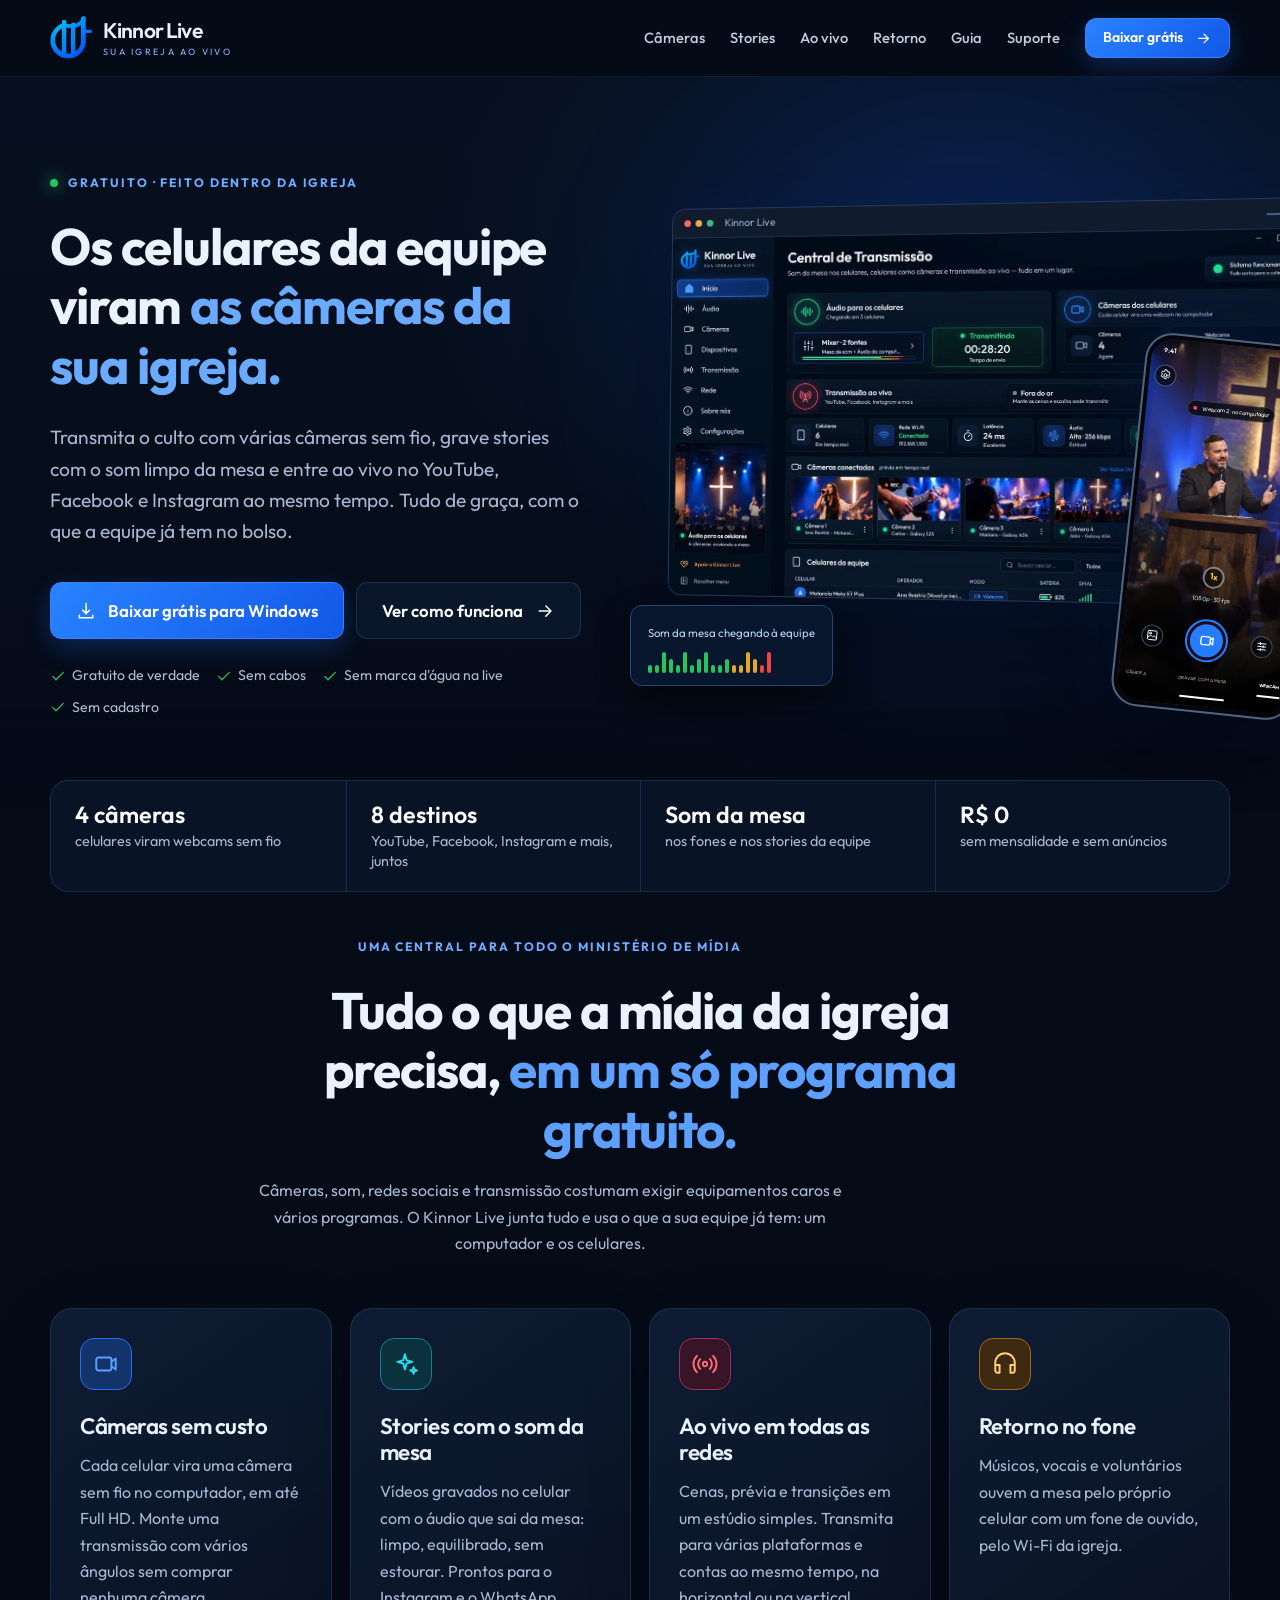
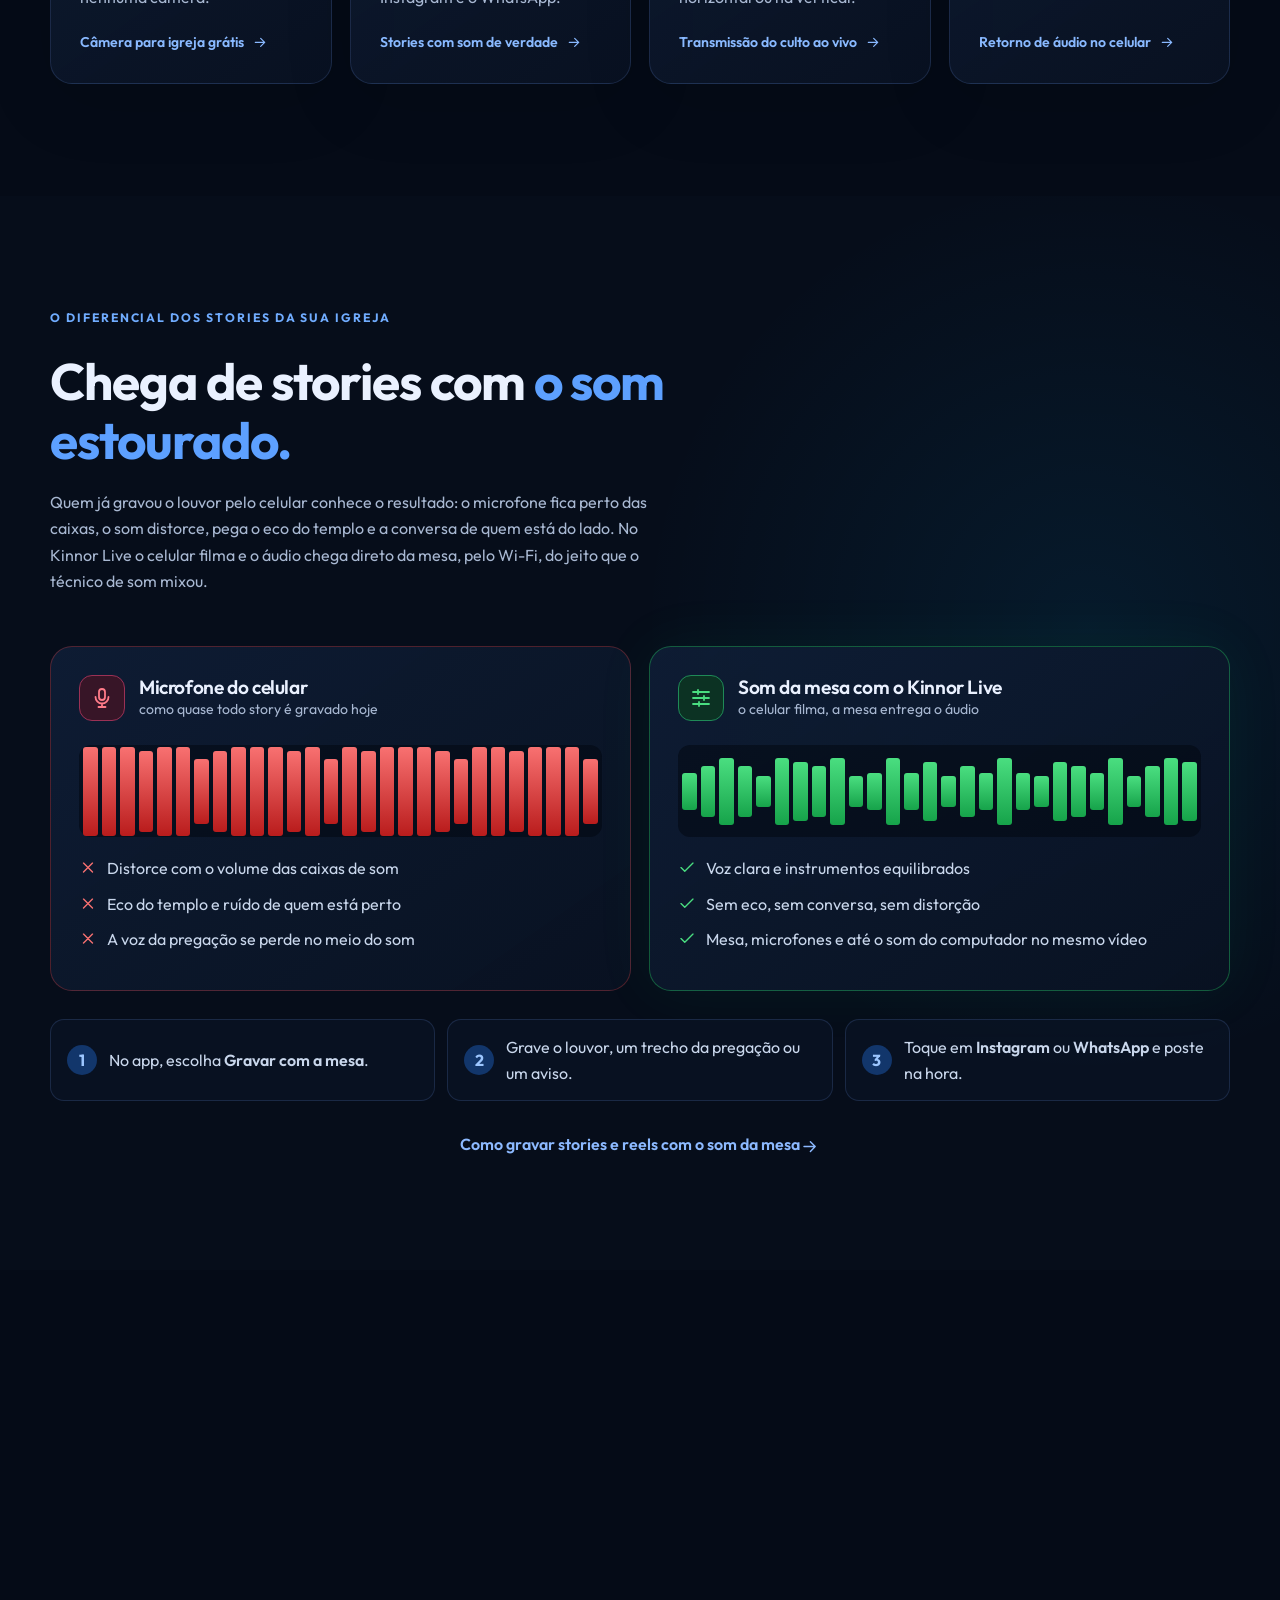
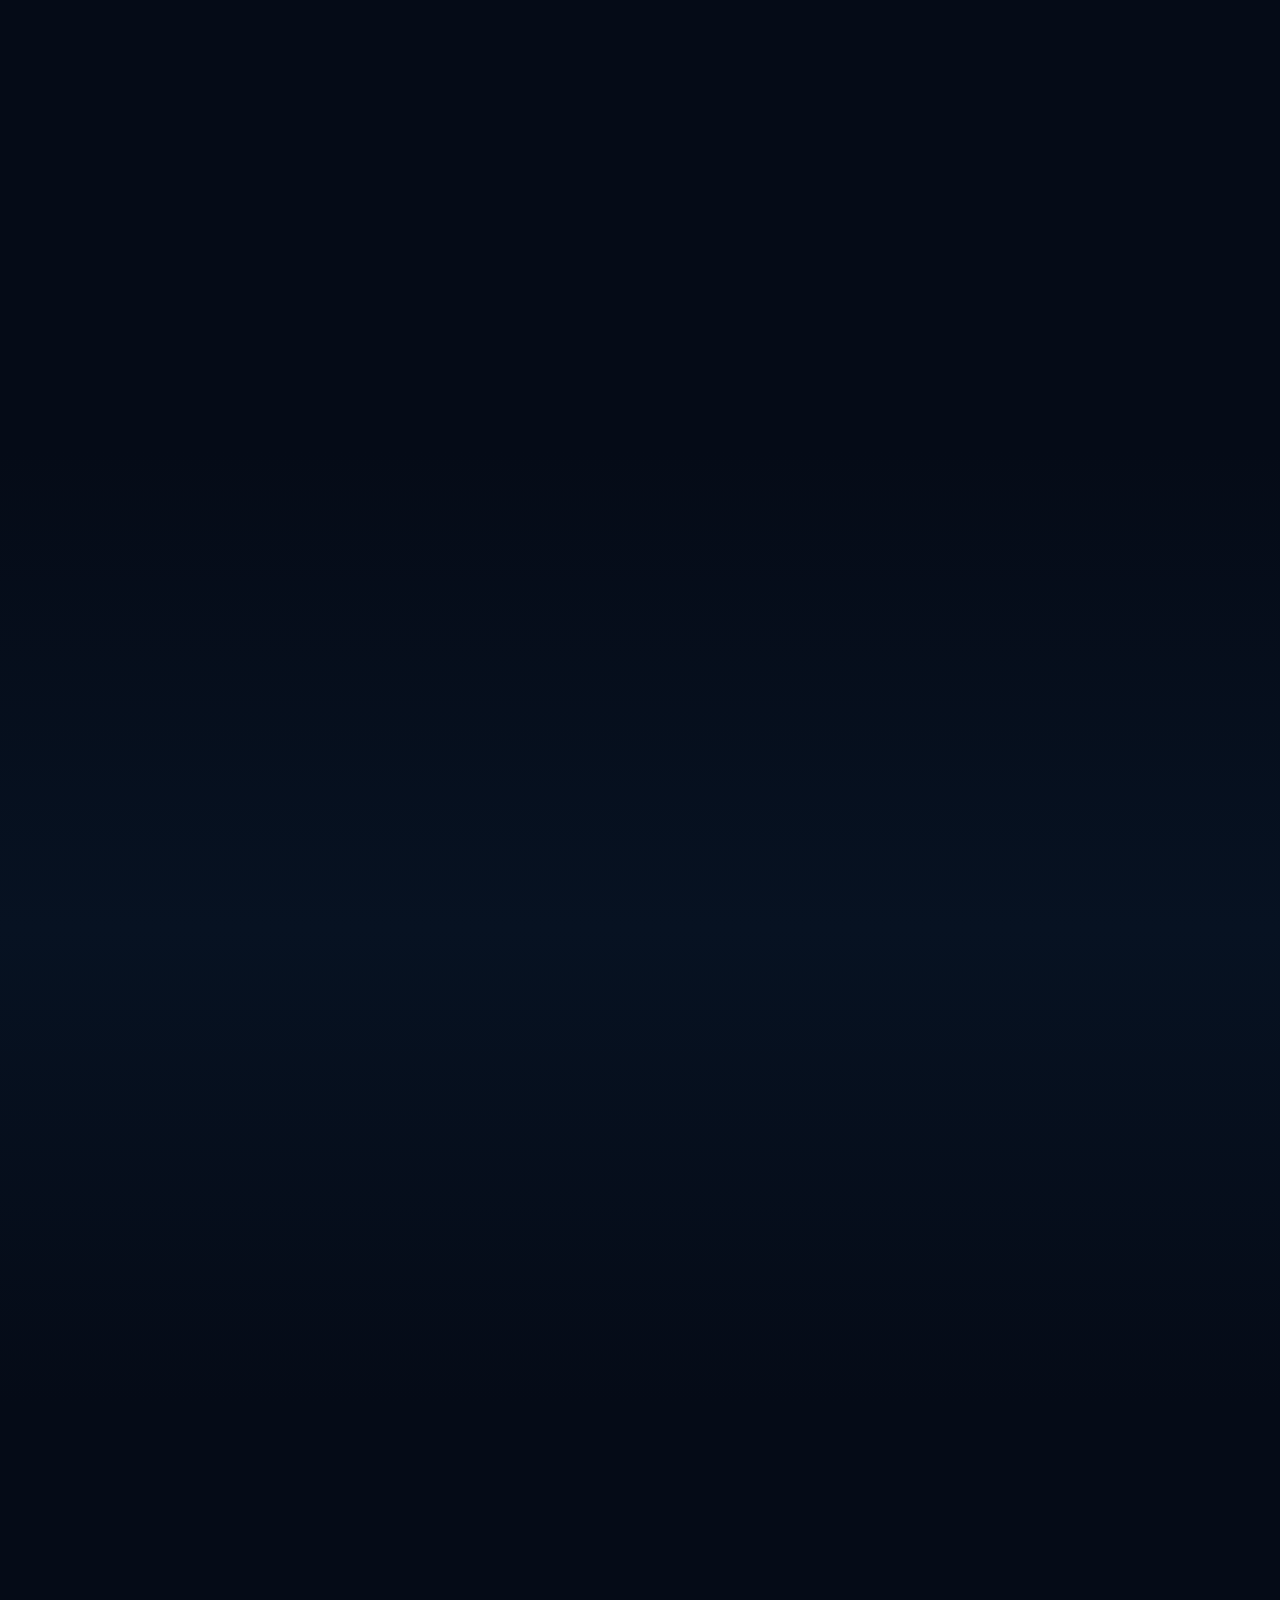
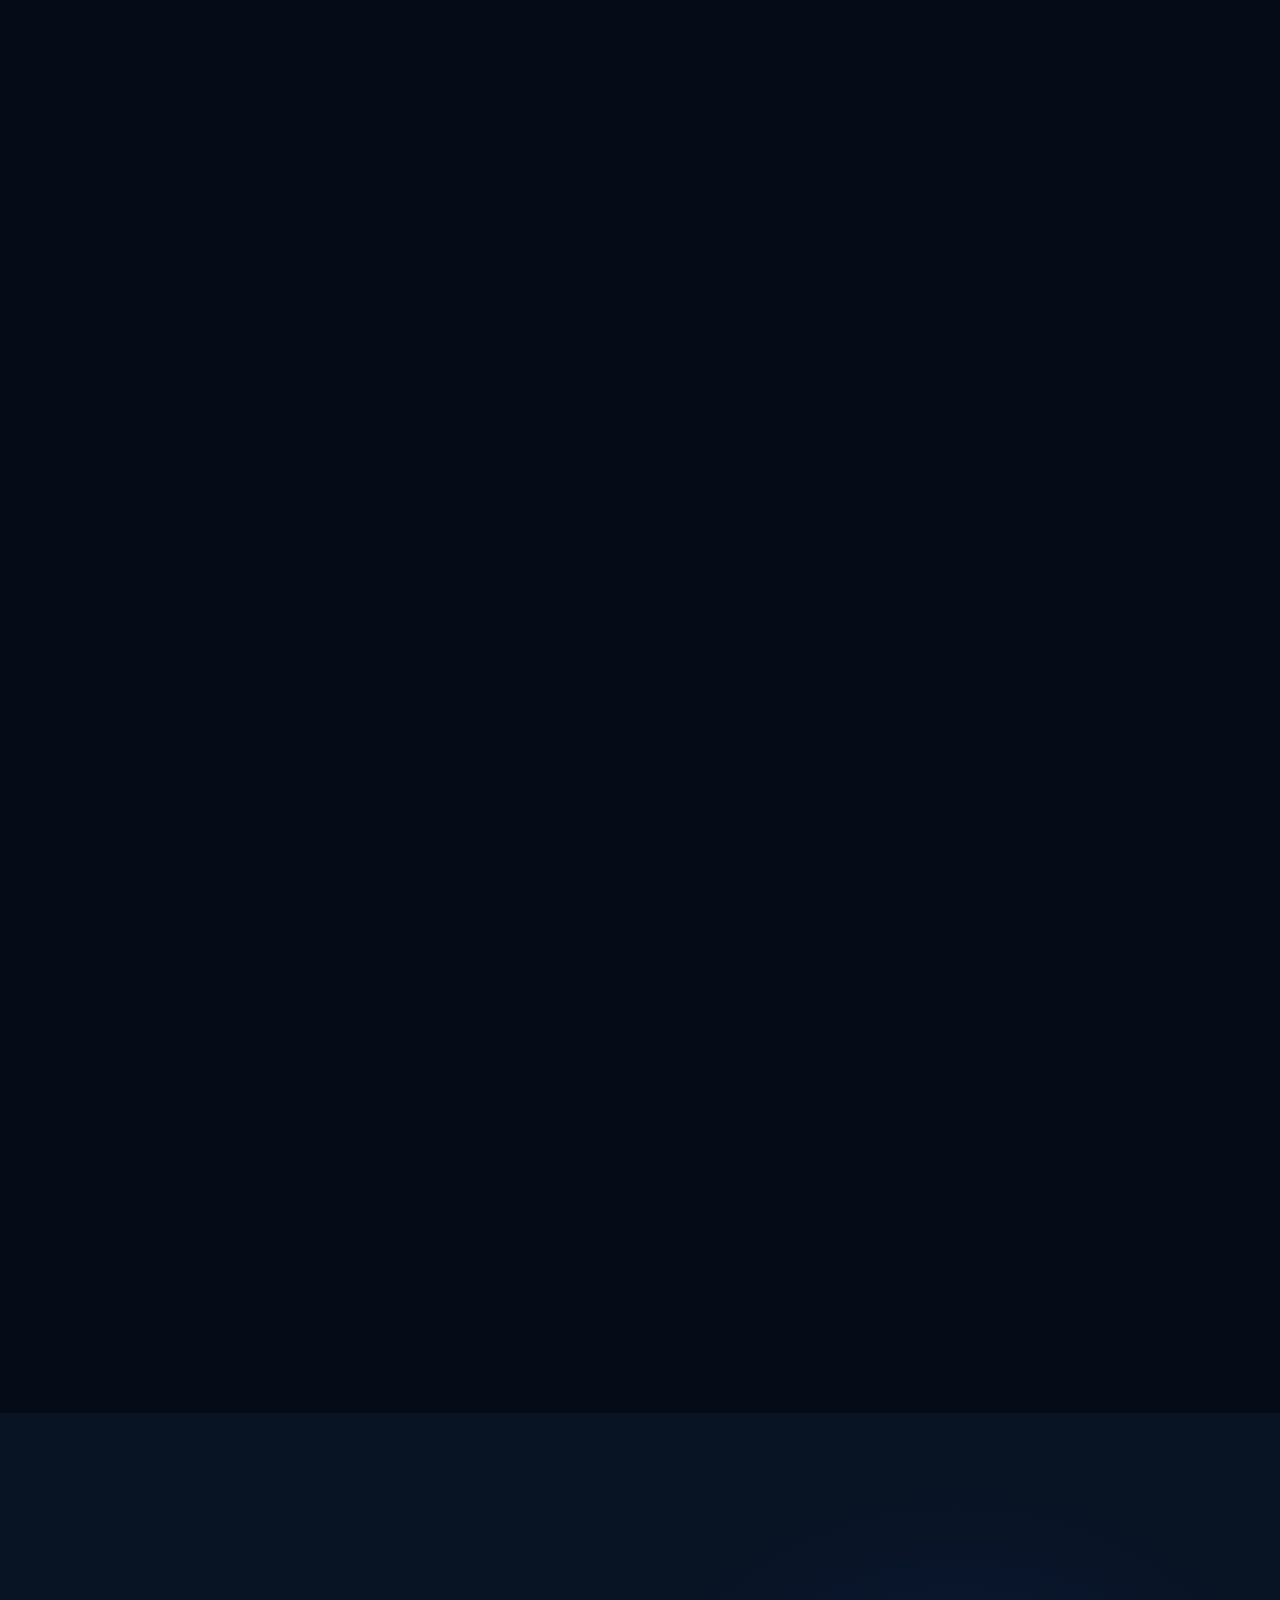
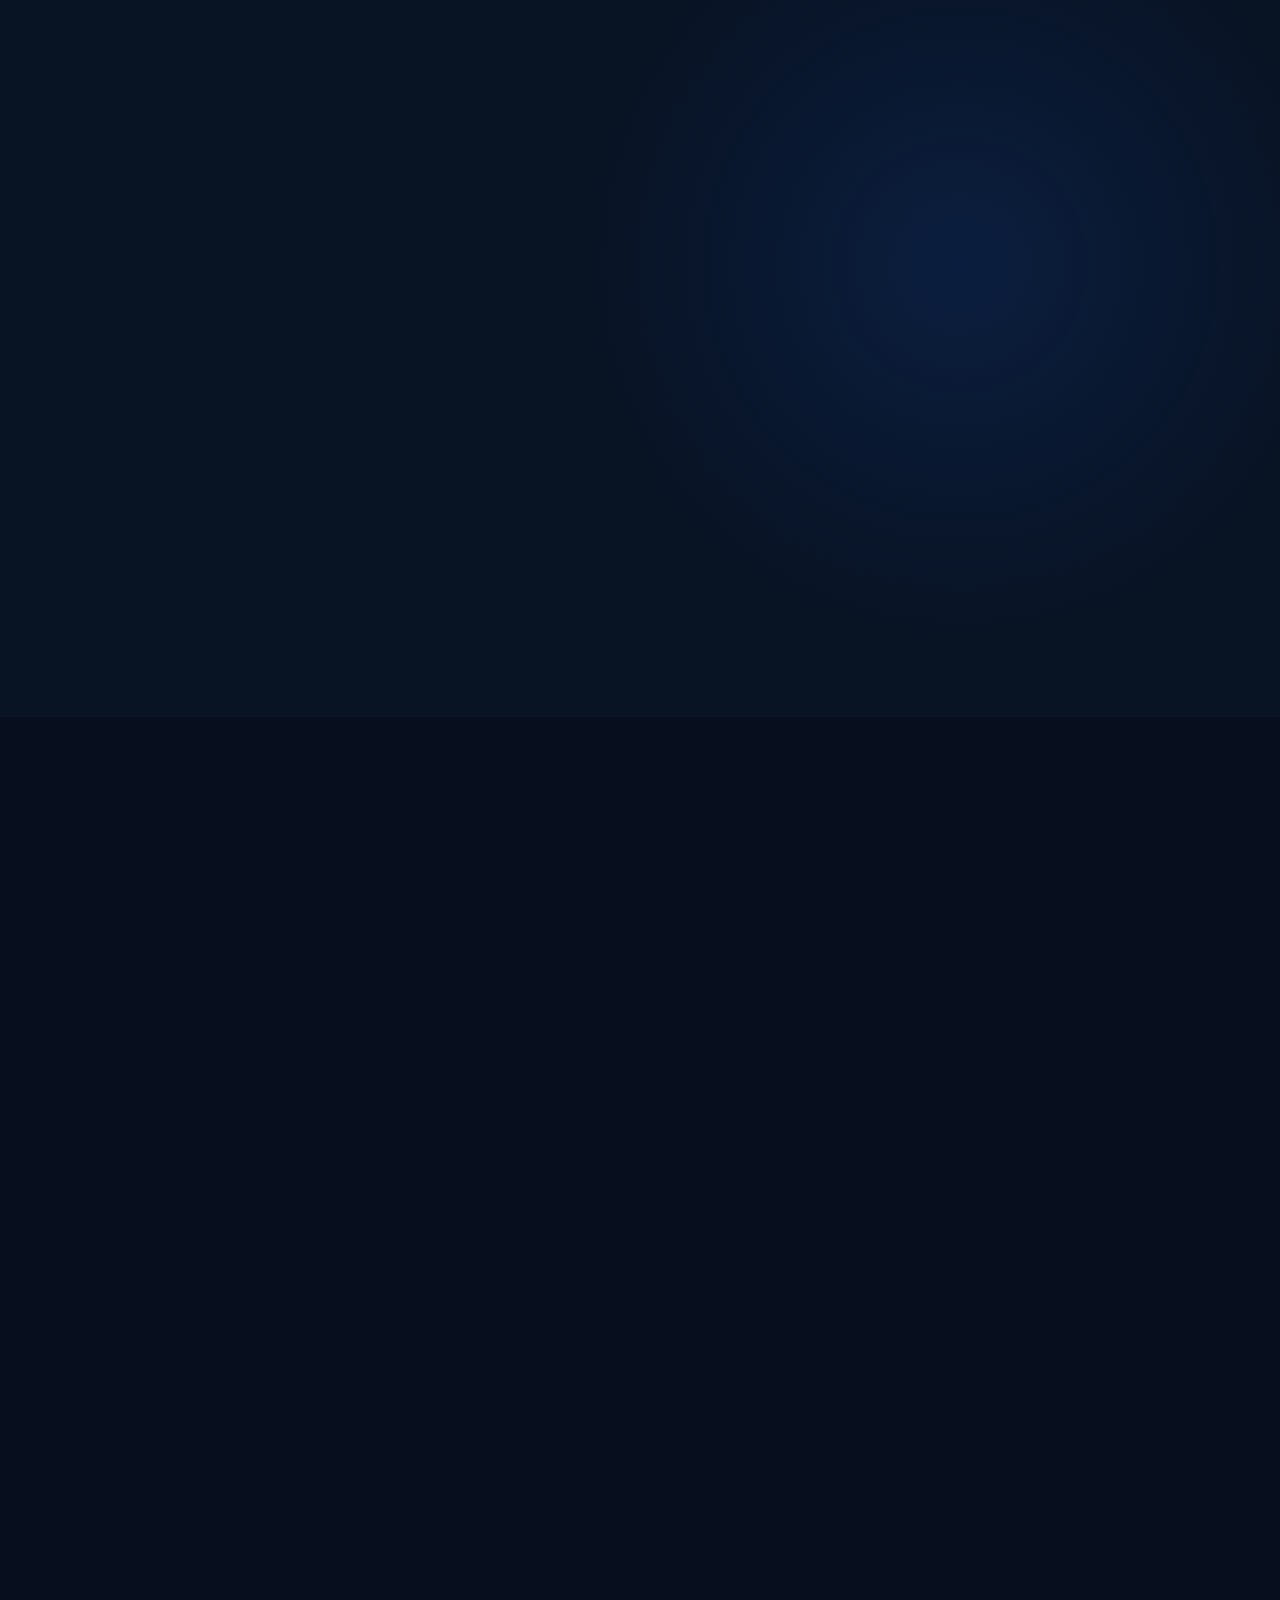
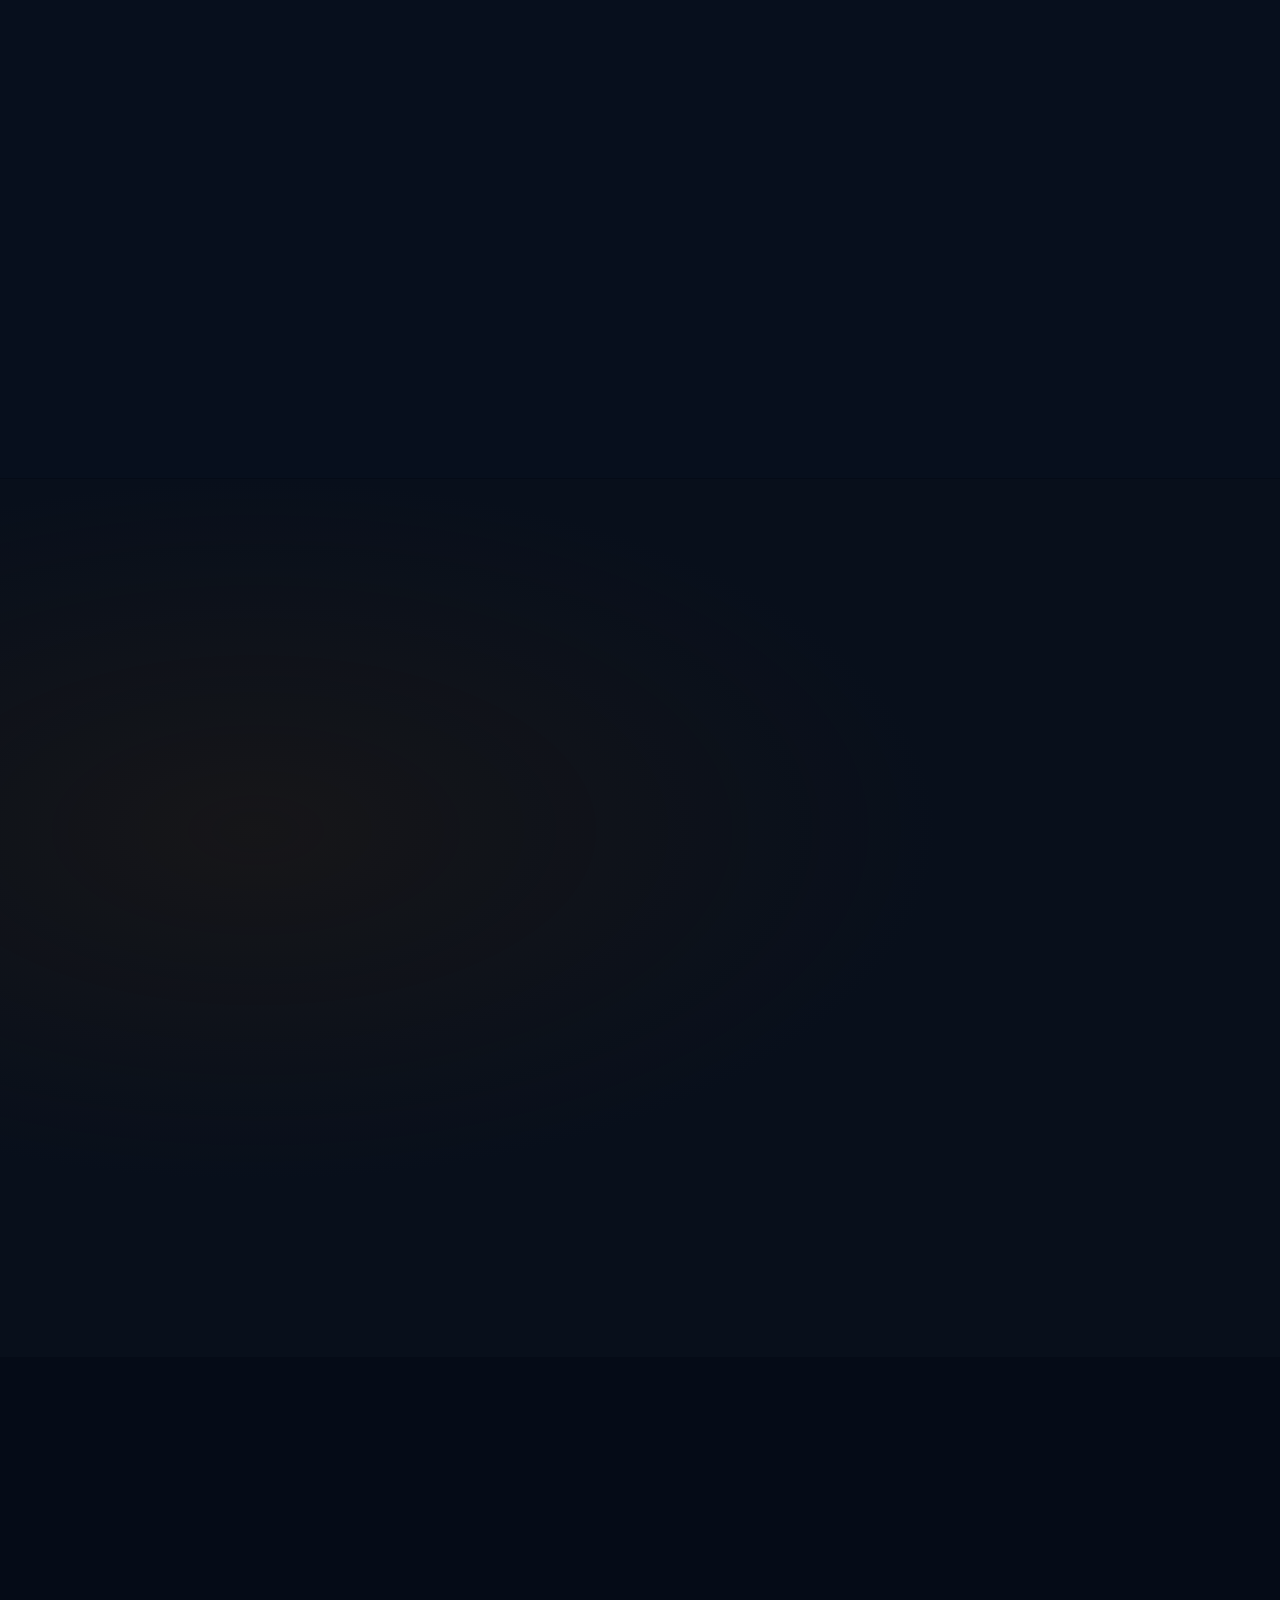
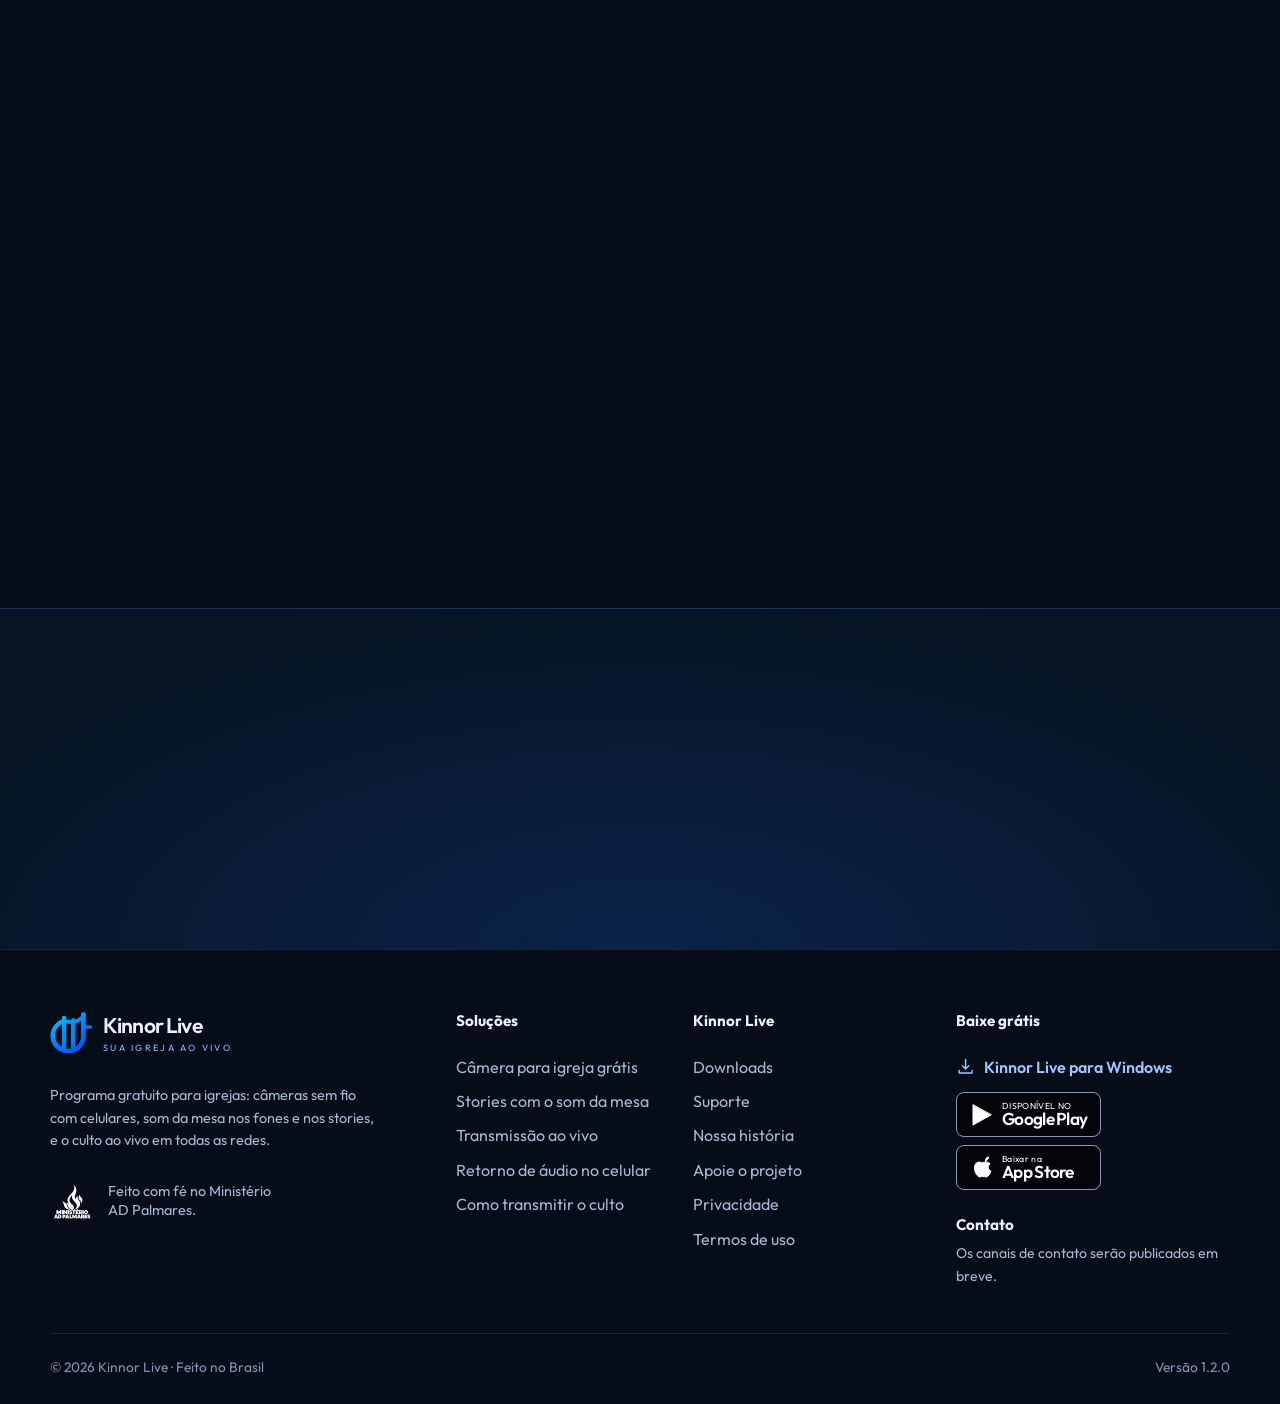
==== commit 58fcbf76: "Página da equipe: cenas do culto, letras, Bíblia e plano B pelo OBS Co-Authored-By: Claude Opus 5.5 " ====
--- a/public/index.html
+++ b/public/index.html
@@ -36,8 +36,8 @@
     <link rel="preload" href="assets/fonts/outfit-latin-400-normal.woff2" as="font" type="font/woff2" crossorigin />
     <link rel="preload" href="assets/fonts/outfit-latin-700-normal.woff2" as="font" type="font/woff2" crossorigin />
     <link rel="preload" as="image" href="assets/img/home-1200.webp" imagesrcset="assets/img/home-800.webp 800w, assets/img/home-1200.webp 1200w, assets/img/home-1672.webp 1672w" imagesizes="(max-width: 850px) 92vw, 50vw" fetchpriority="high" />
-    <link rel="stylesheet" href="assets/css/site.css?v=199273fcd5" data-asset />
-    <script type="module" src="assets/js/main.js?v=199273fcd5" data-asset></script>
+    <link rel="stylesheet" href="assets/css/site.css?v=143afa1667" data-asset />
+    <script type="module" src="assets/js/main.js?v=143afa1667" data-asset></script>
     <script type="application/ld+json">
       {
         "@context": "https://schema.org",
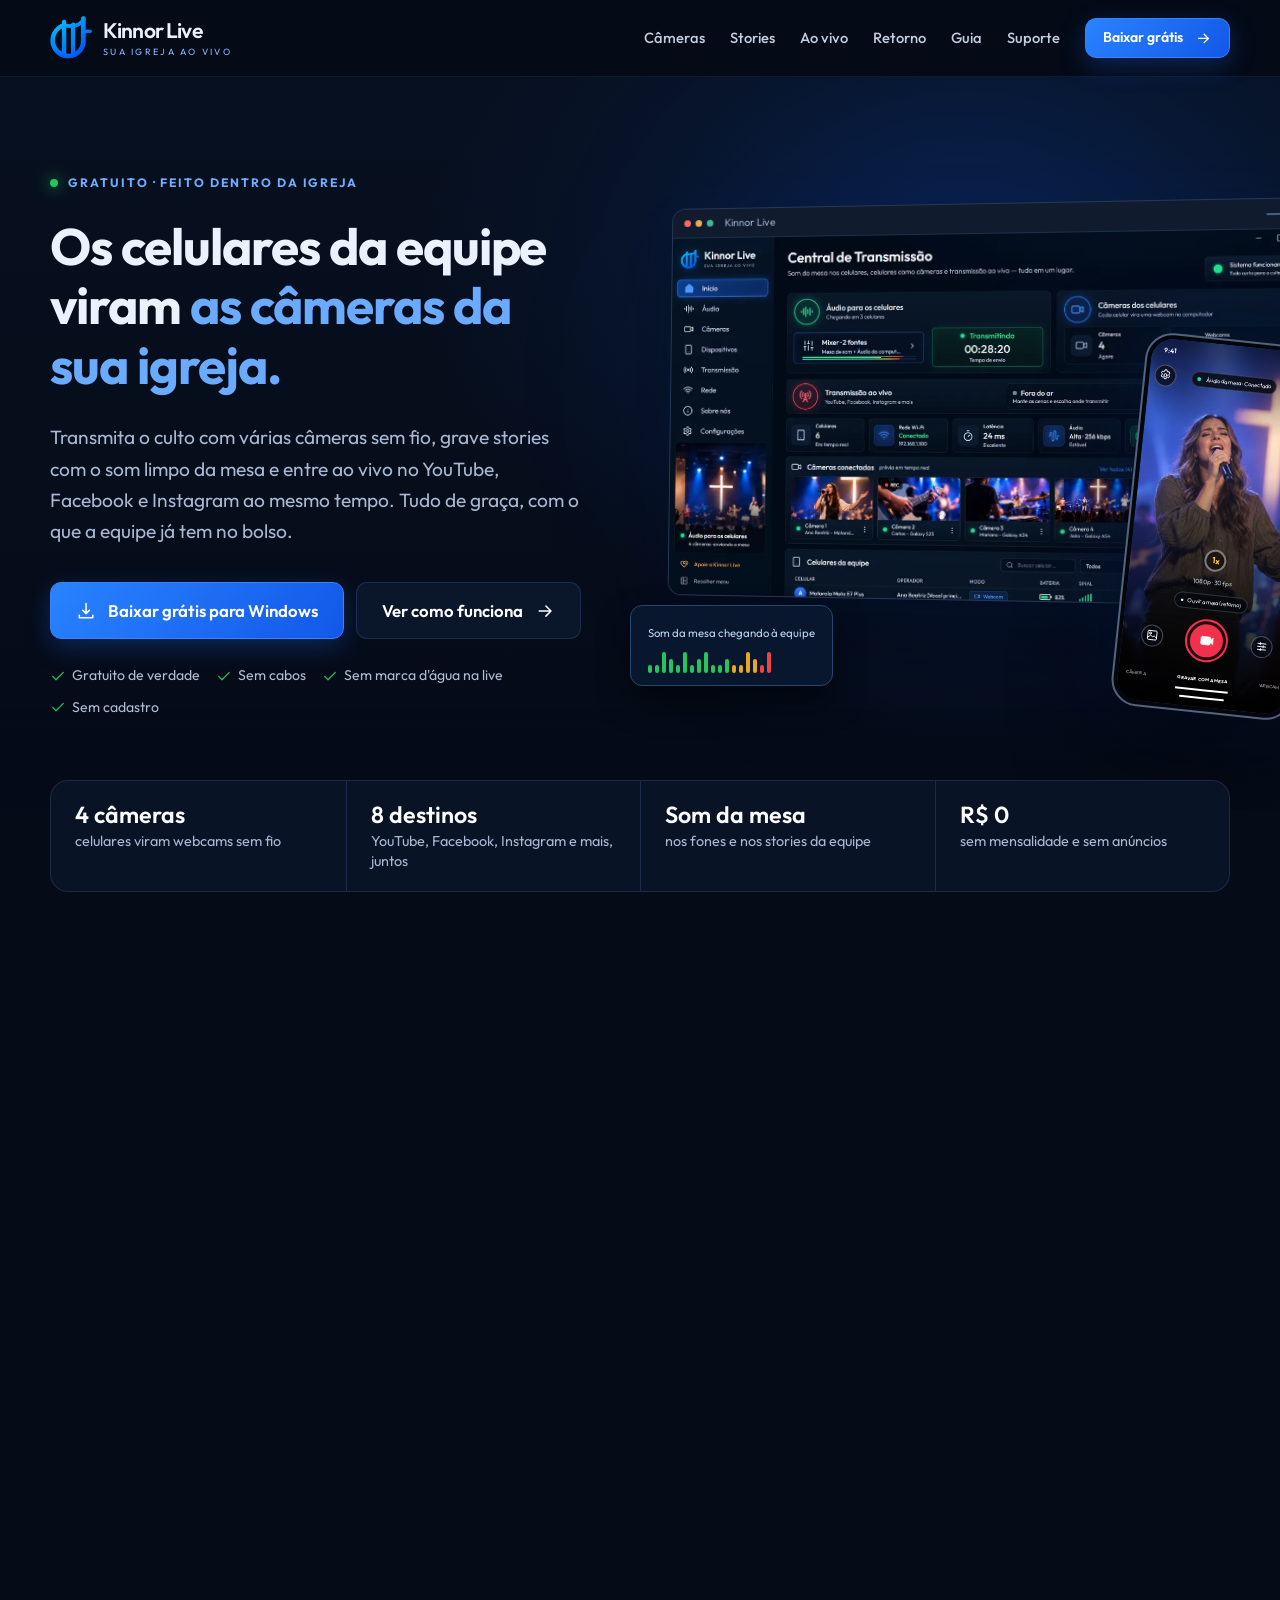
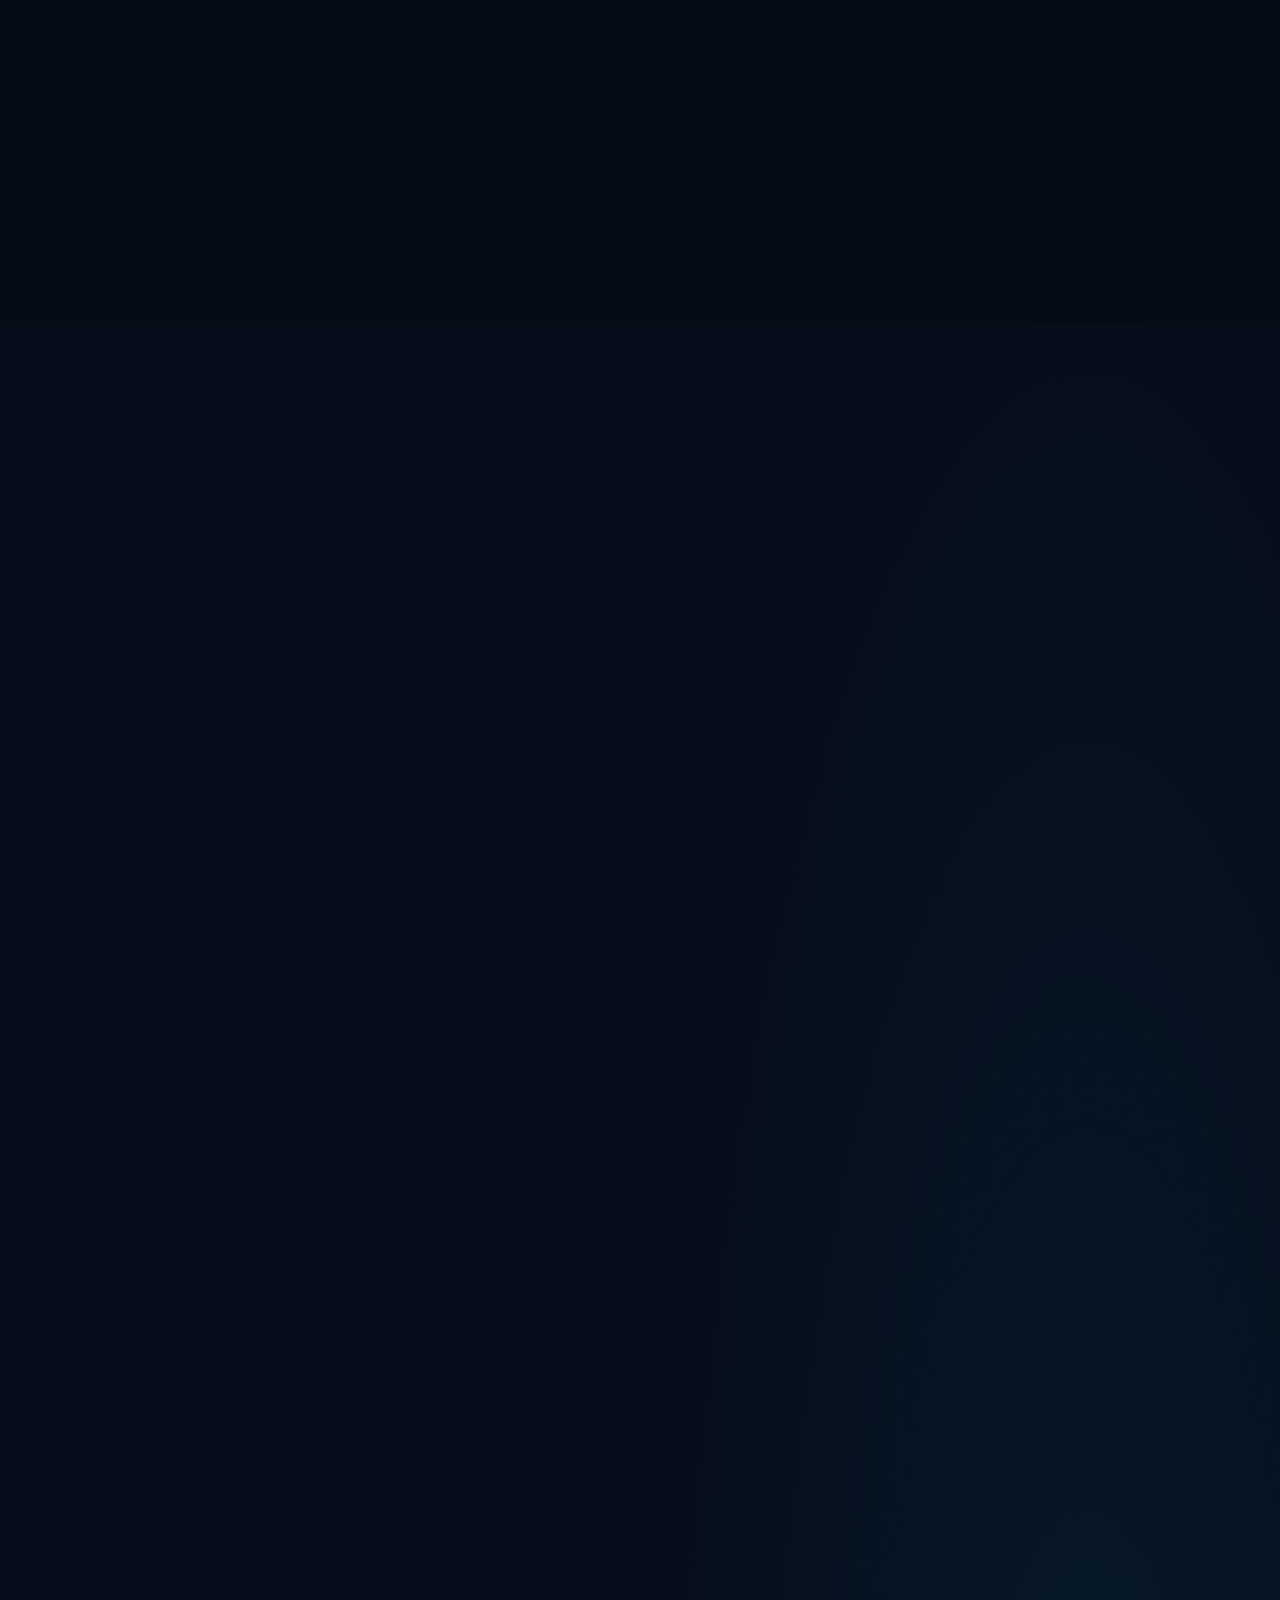
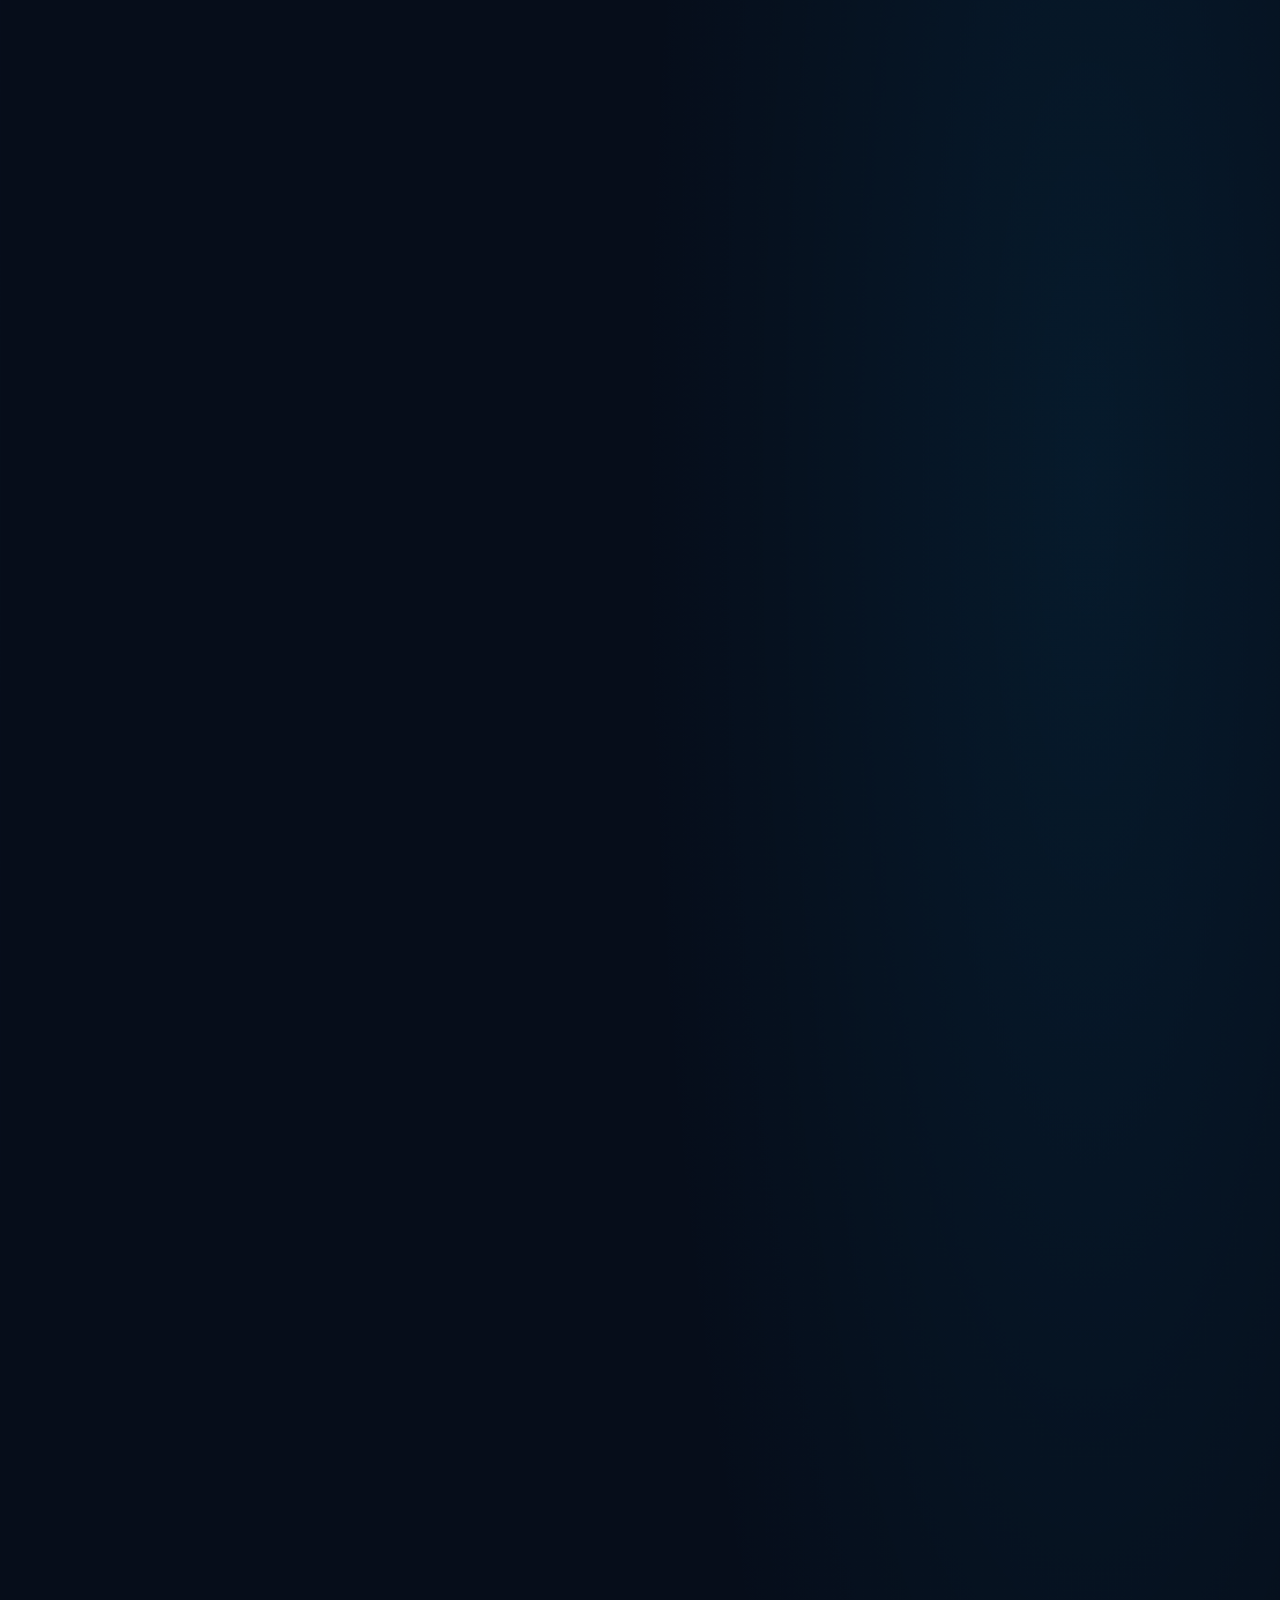
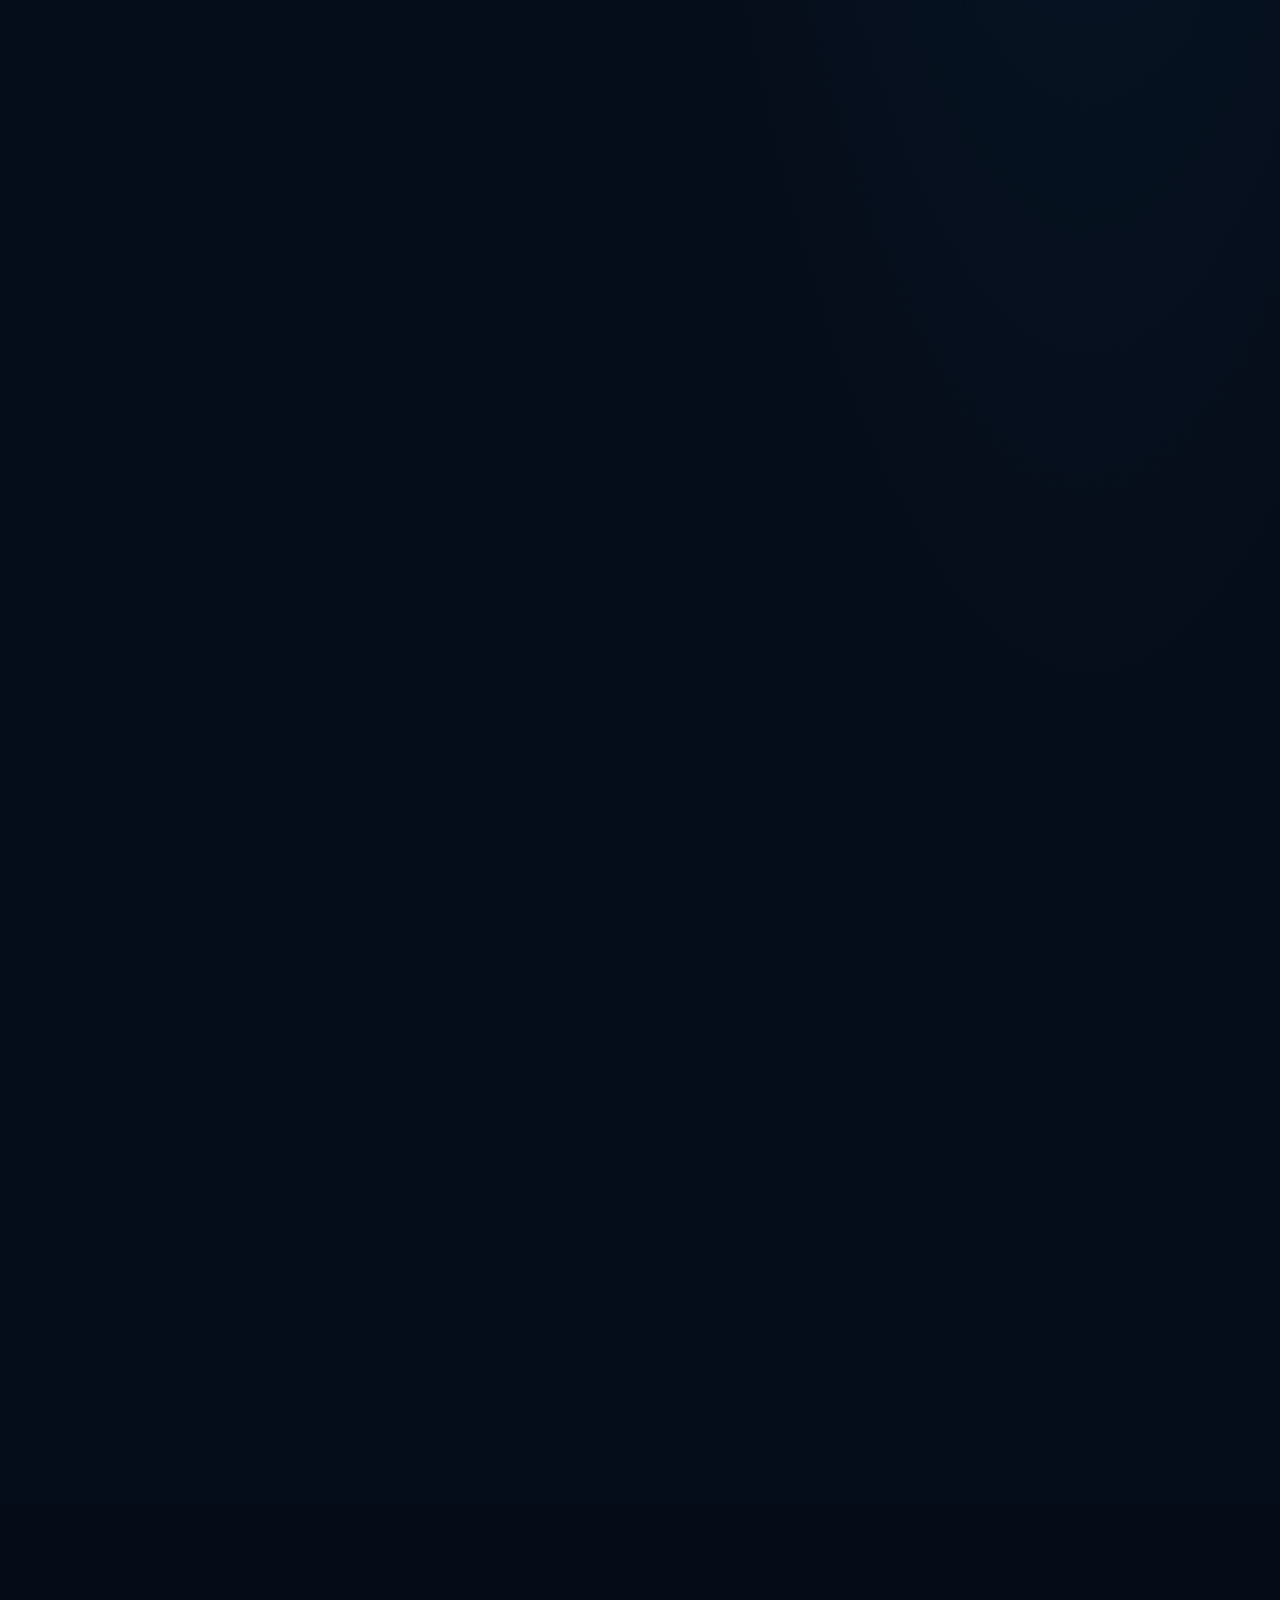
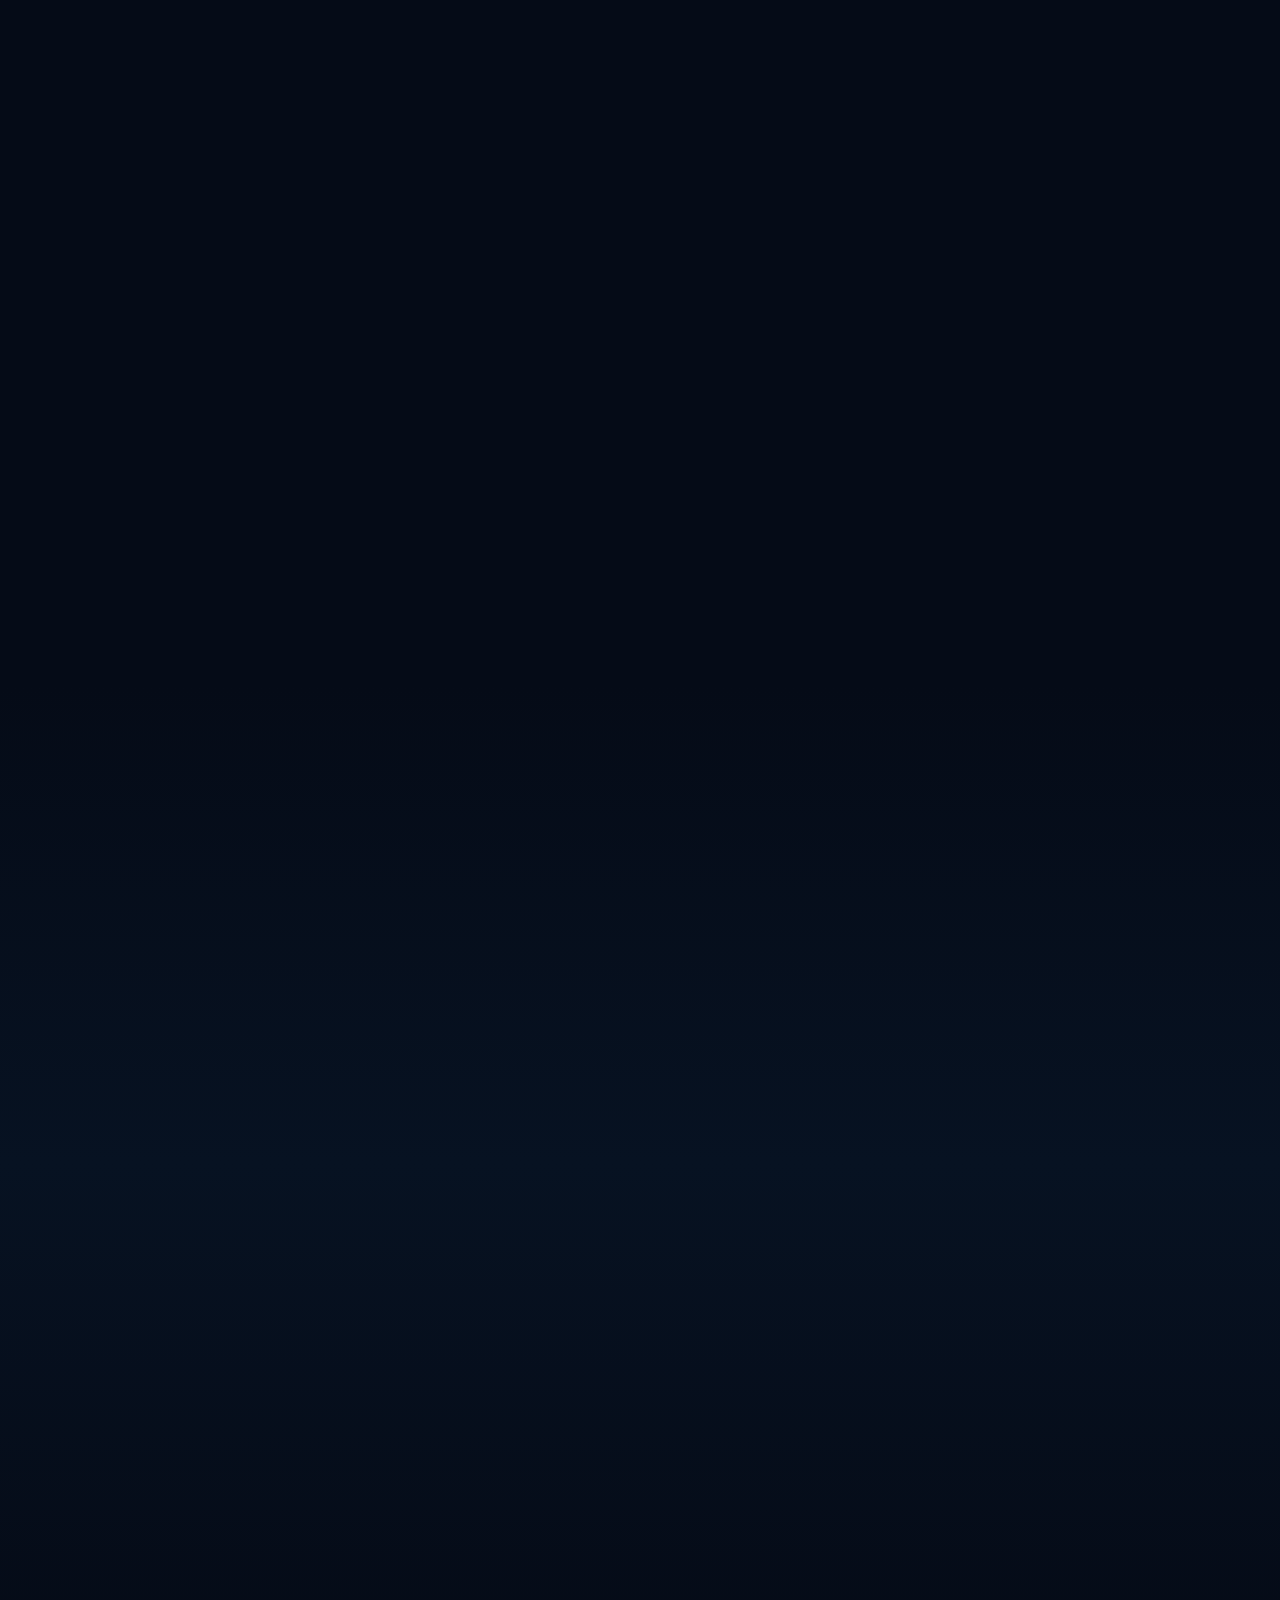
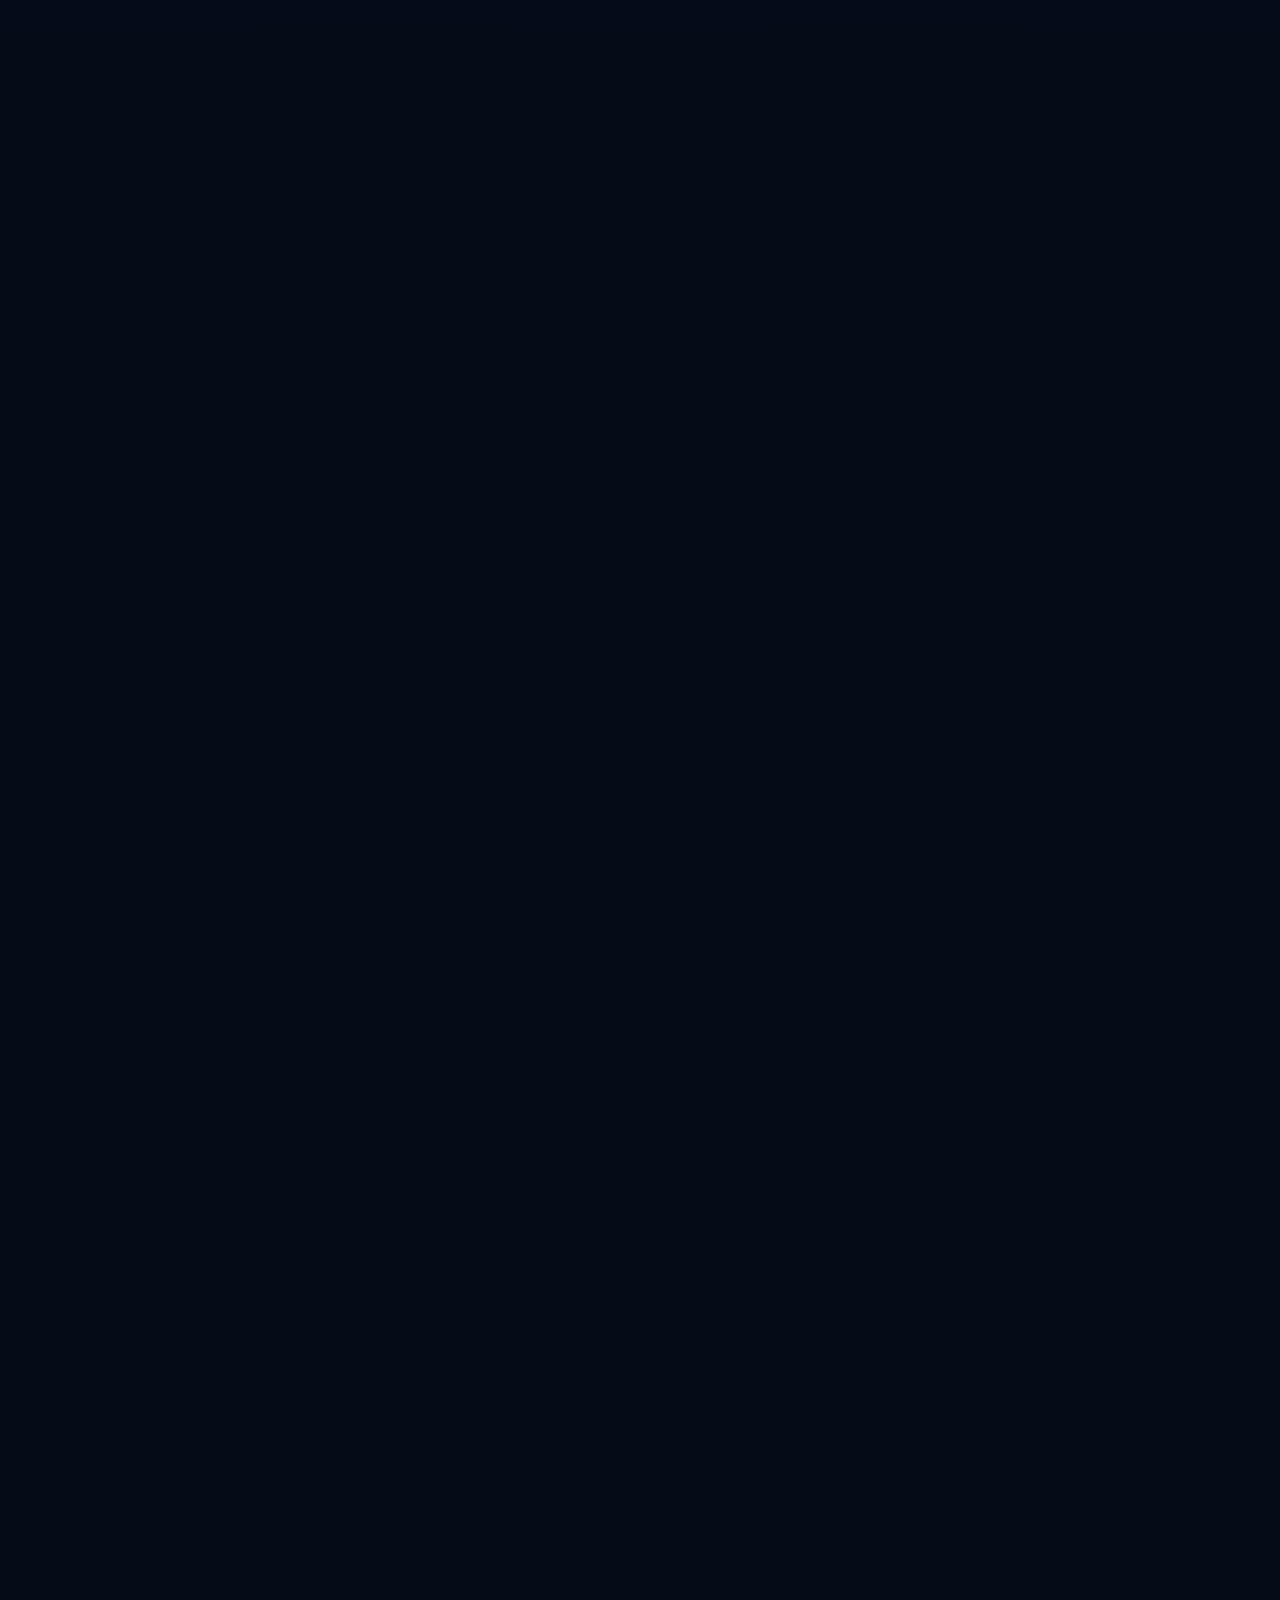
==== commit 12b75bbc: "Instalador 1.2.0 com os fundos do Codex nas cenas Co-Authored-By: Claude Opus 5.5 <noreply@anthropic" ====
--- a/public/index.html
+++ b/public/index.html
@@ -36,8 +36,8 @@
     <link rel="preload" href="assets/fonts/outfit-latin-400-normal.woff2" as="font" type="font/woff2" crossorigin />
     <link rel="preload" href="assets/fonts/outfit-latin-700-normal.woff2" as="font" type="font/woff2" crossorigin />
     <link rel="preload" as="image" href="assets/img/home-1200.webp" imagesrcset="assets/img/home-800.webp 800w, assets/img/home-1200.webp 1200w, assets/img/home-1672.webp 1672w" imagesizes="(max-width: 850px) 92vw, 50vw" fetchpriority="high" />
-    <link rel="stylesheet" href="assets/css/site.css?v=143afa1667" data-asset />
-    <script type="module" src="assets/js/main.js?v=143afa1667" data-asset></script>
+    <link rel="stylesheet" href="assets/css/site.css?v=ff6463cca9" data-asset />
+    <script type="module" src="assets/js/main.js?v=ff6463cca9" data-asset></script>
     <script type="application/ld+json">
       {
         "@context": "https://schema.org",
@@ -77,7 +77,7 @@
             "isAccessibleForFree": true,
             "description": "Programa gratuito para igrejas: os celulares da equipe viram câmeras sem fio, o som da mesa vai para os celulares e o culto é transmitido ao vivo para várias redes ao mesmo tempo.",
             "downloadUrl": "https://github.com/PierreSaloia/kinnor-live-site/releases/download/v1.2.0/KinnorLive-Setup-1.2.0.exe",
-            "fileSize": "178 MB",
+            "fileSize": "177 MB",
             "screenshot": "https://kinnor-live.servidor-doacoes.workers.dev/assets/img/home-1672.webp",
             "image": "https://kinnor-live.servidor-doacoes.workers.dev/assets/img/og-kinnor-live.png",
             "offers": { "@type": "Offer", "price": "0", "priceCurrency": "BRL" },
@@ -634,7 +634,7 @@
             <div class="card download-card reveal">
               <div class="feature-icon blue"><svg class="icon" aria-hidden="true"><use href="assets/img/icons.svg#monitor"></use></svg></div>
               <h3>Kinnor Live para Windows</h3>
-              <p>Gratuito · Versão <span data-version>1.2.0</span> · <span data-win-size>178 MB</span></p>
+              <p>Gratuito · Versão <span data-version>1.2.0</span> · <span data-win-size>177 MB</span></p>
               <p class="muted" data-win-requirements>Windows 10 ou 11 (64 bits)</p>
               <a class="button" href="https://github.com/PierreSaloia/kinnor-live-site/releases/download/v1.2.0/KinnorLive-Setup-1.2.0.exe" data-win-download>
                 Baixar para Windows
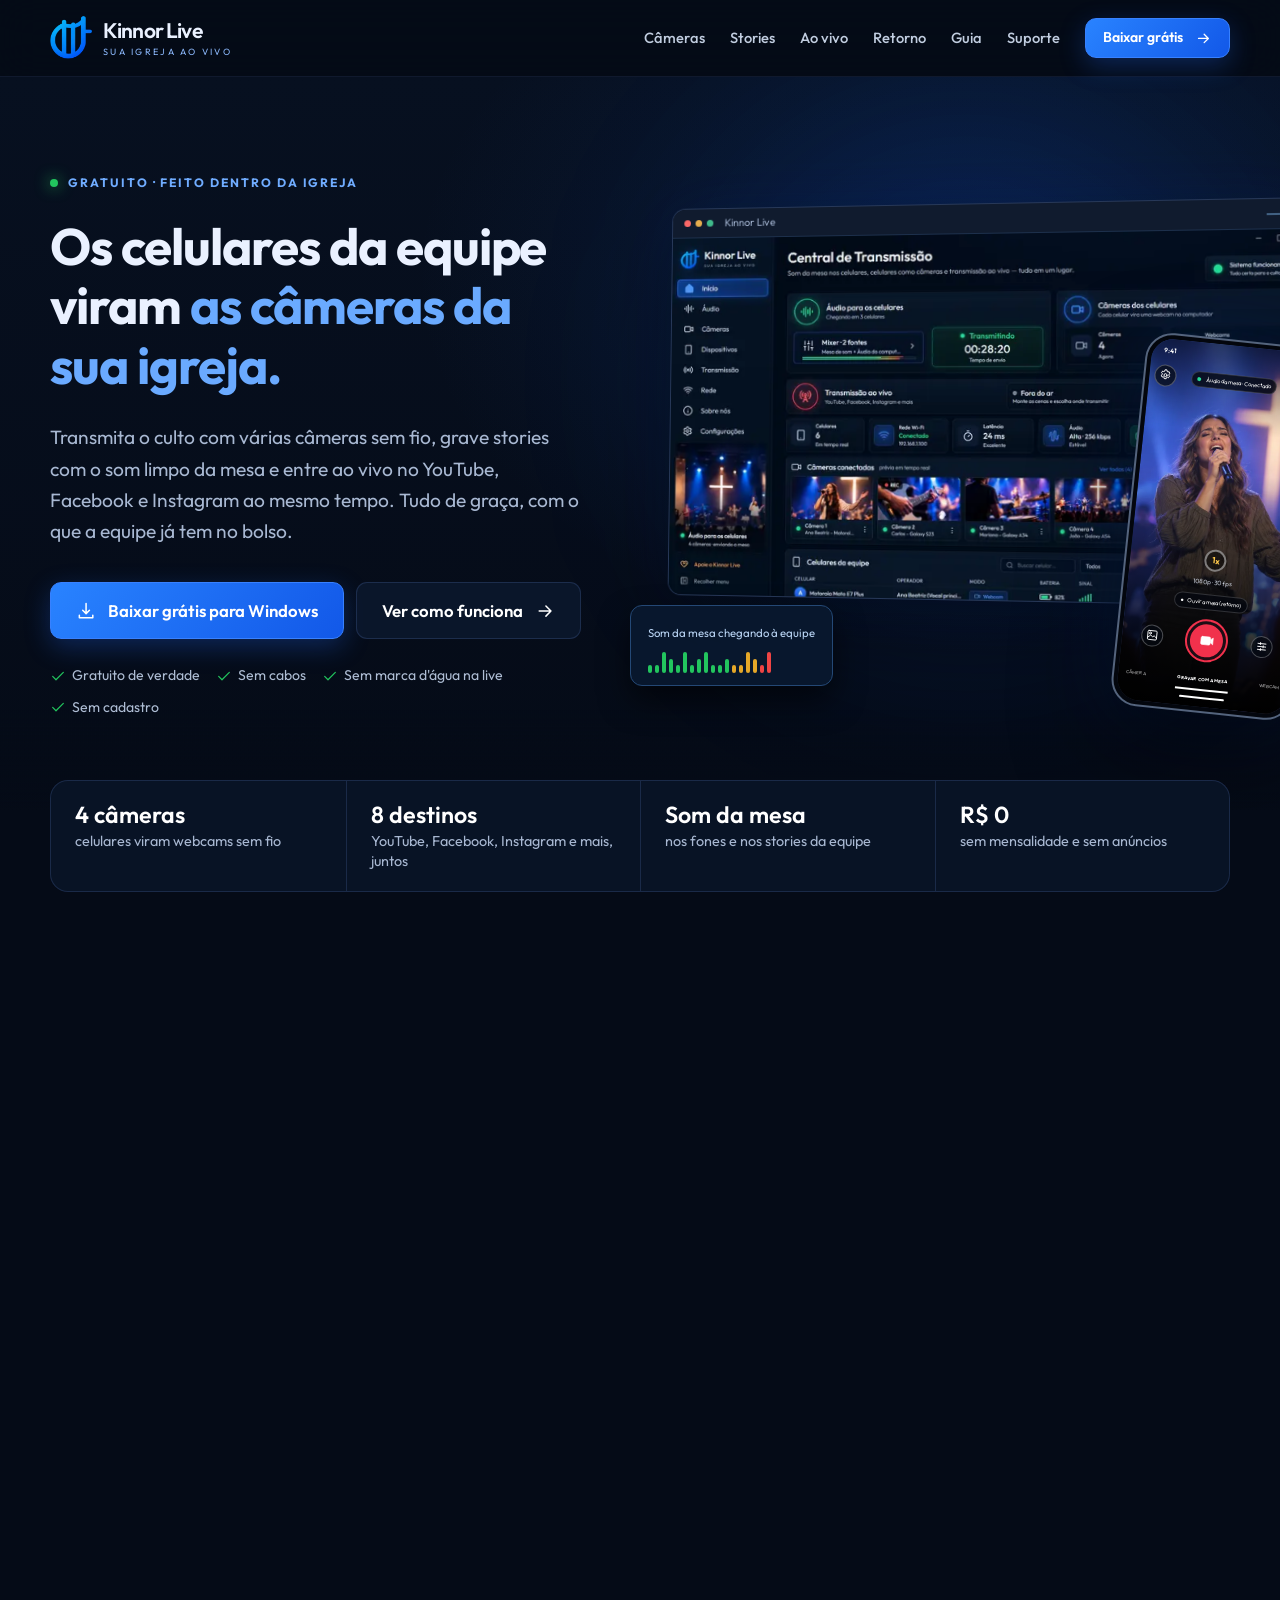
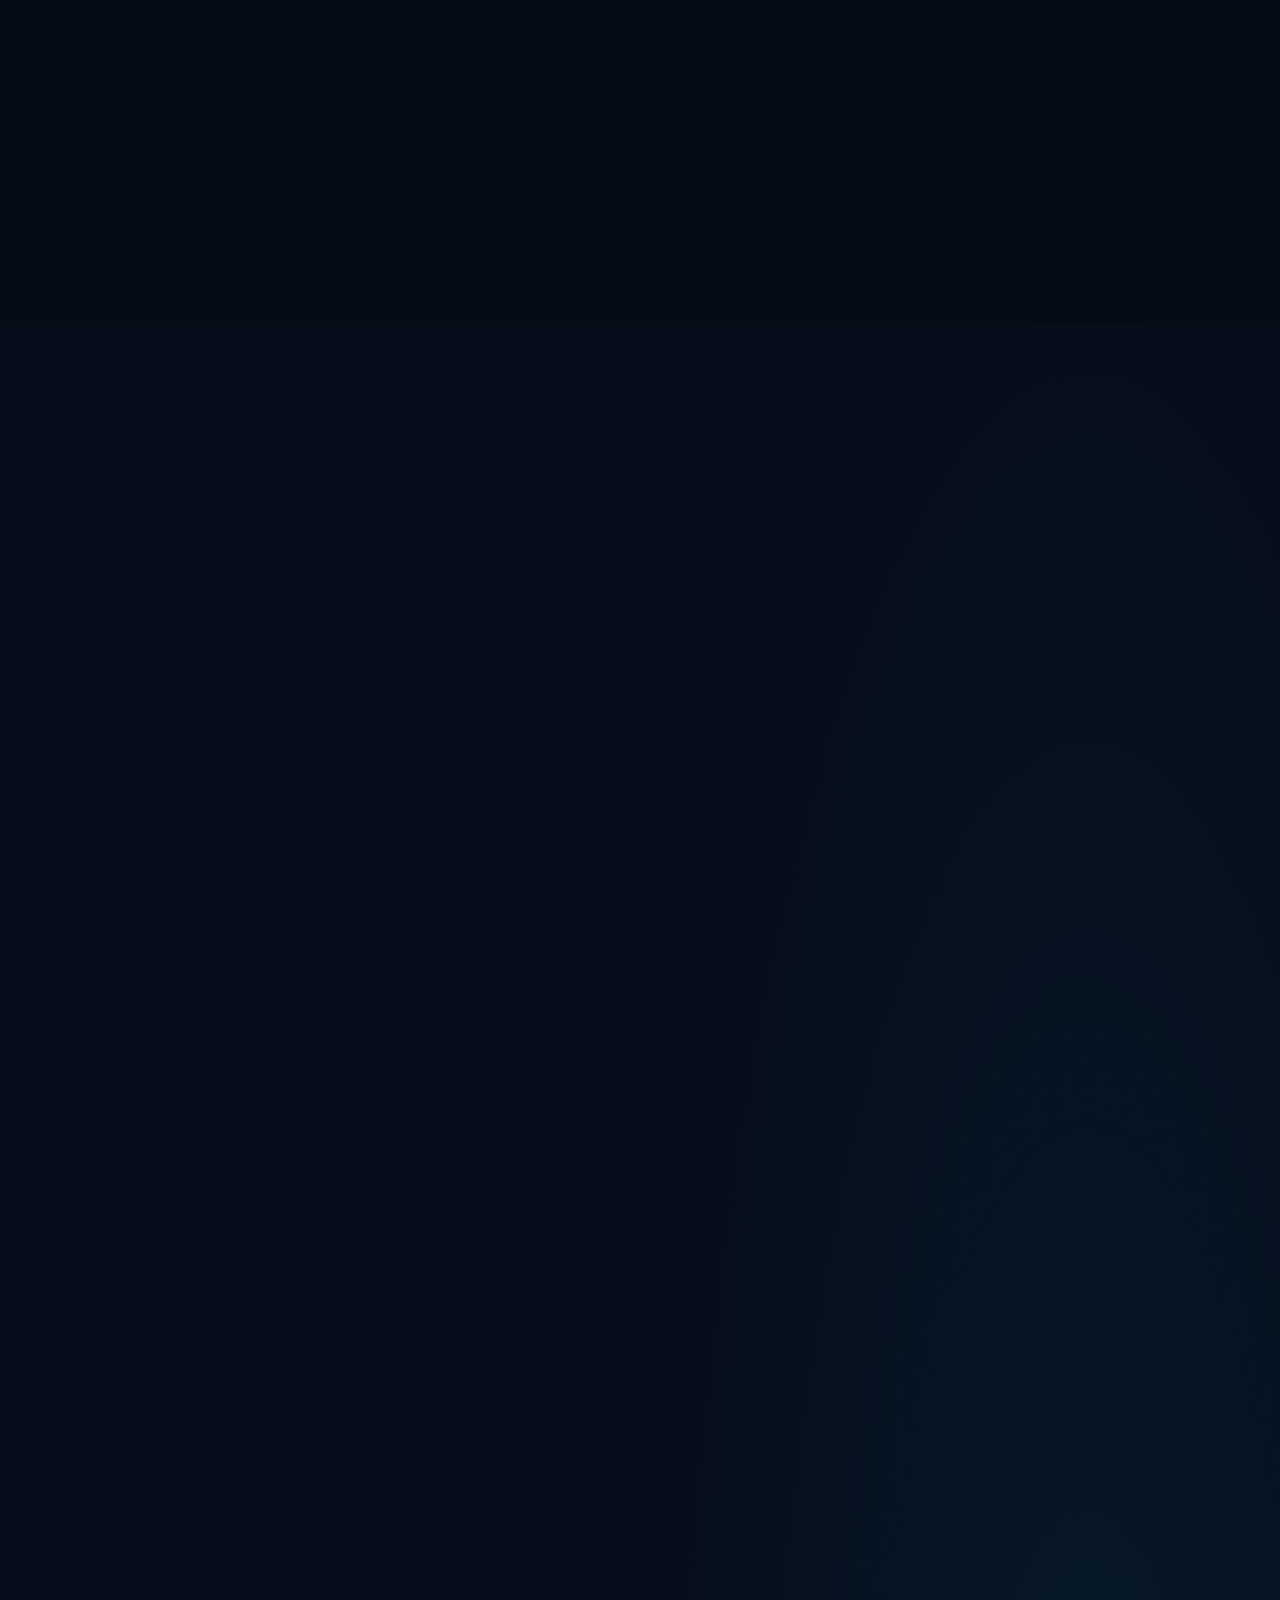
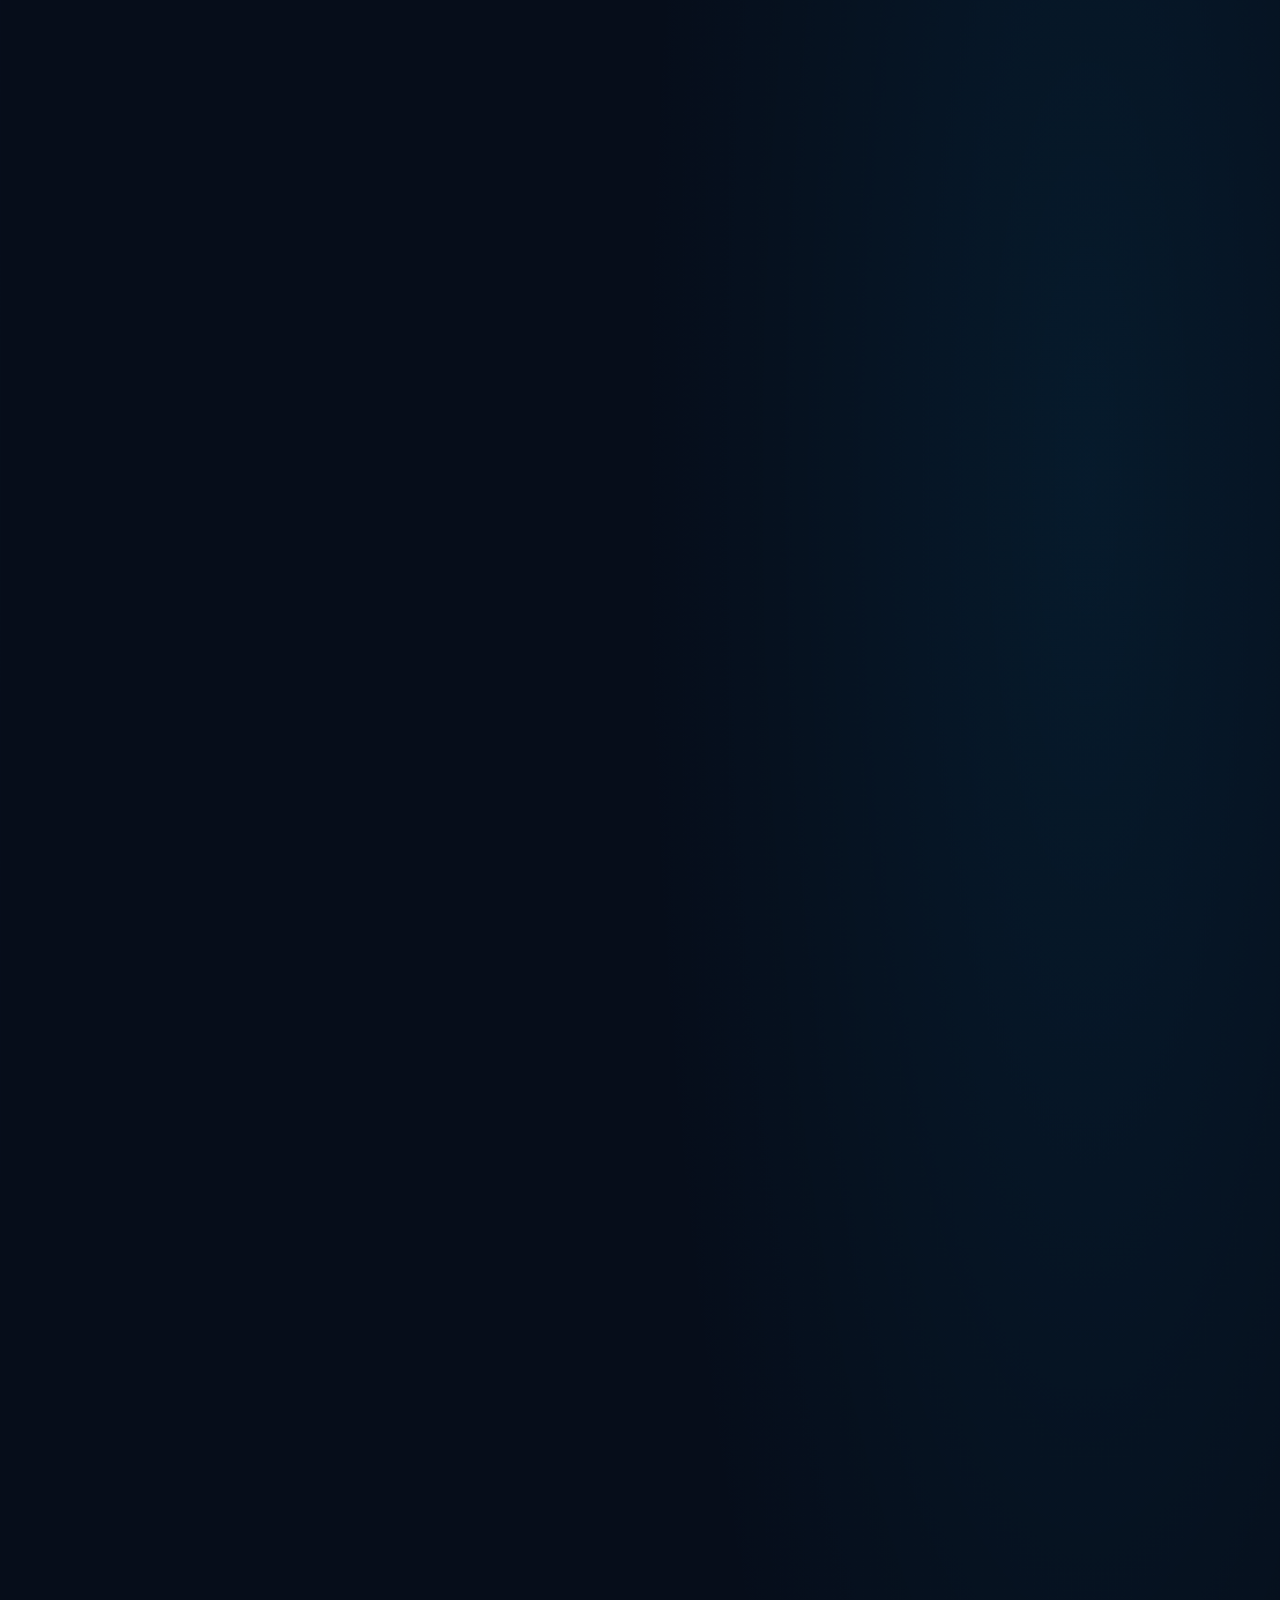
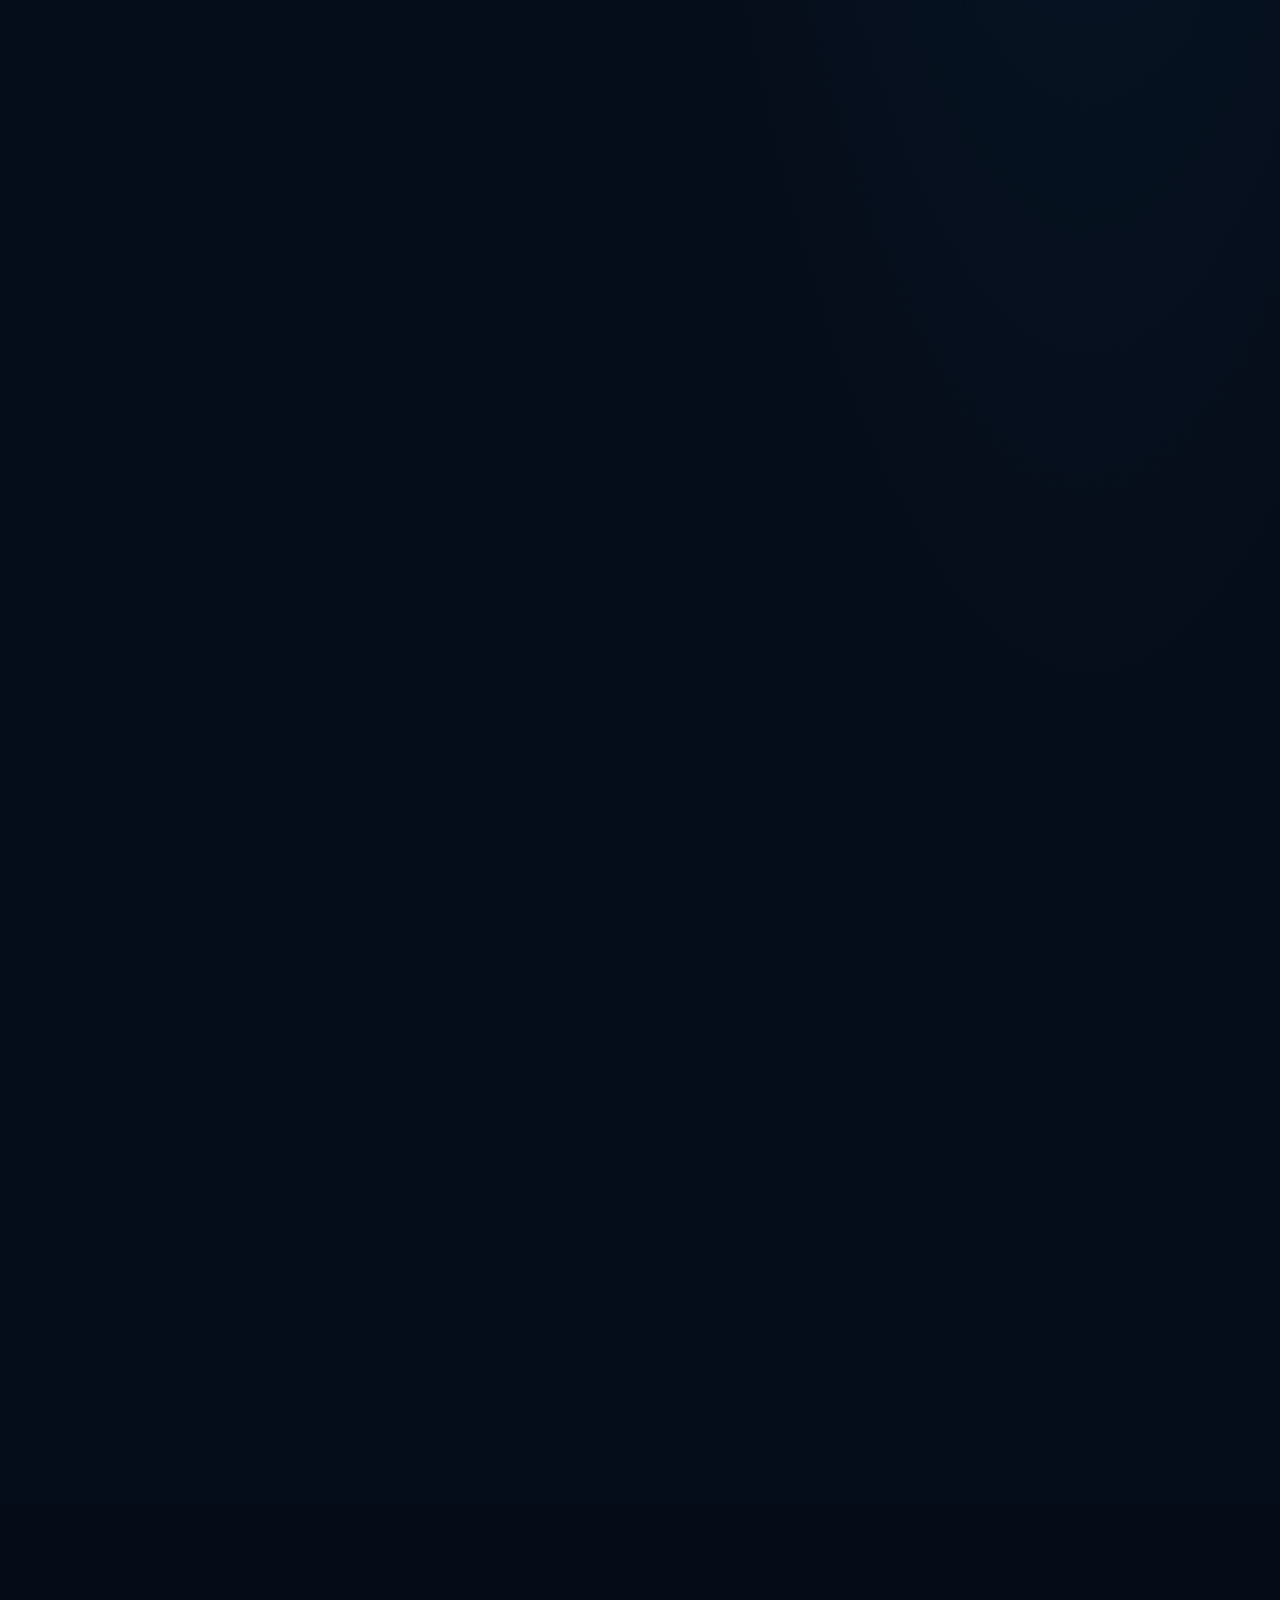
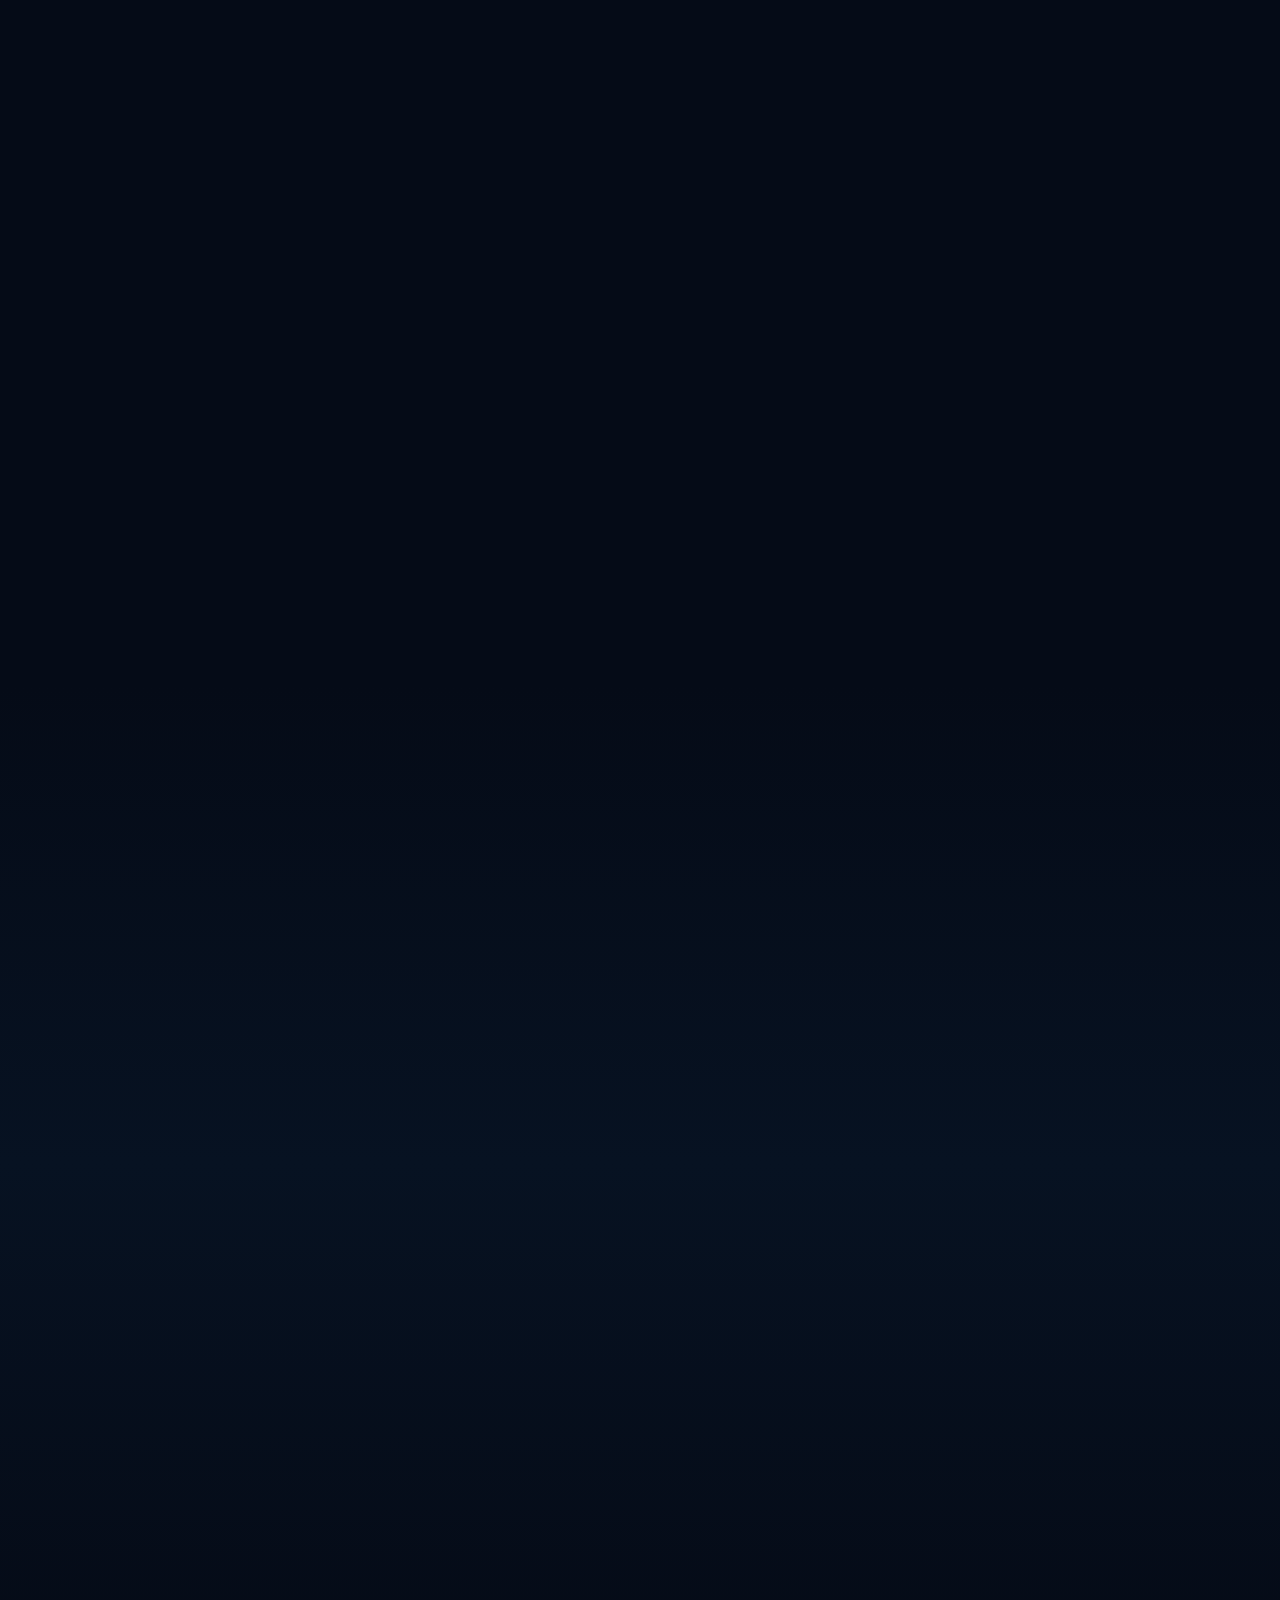
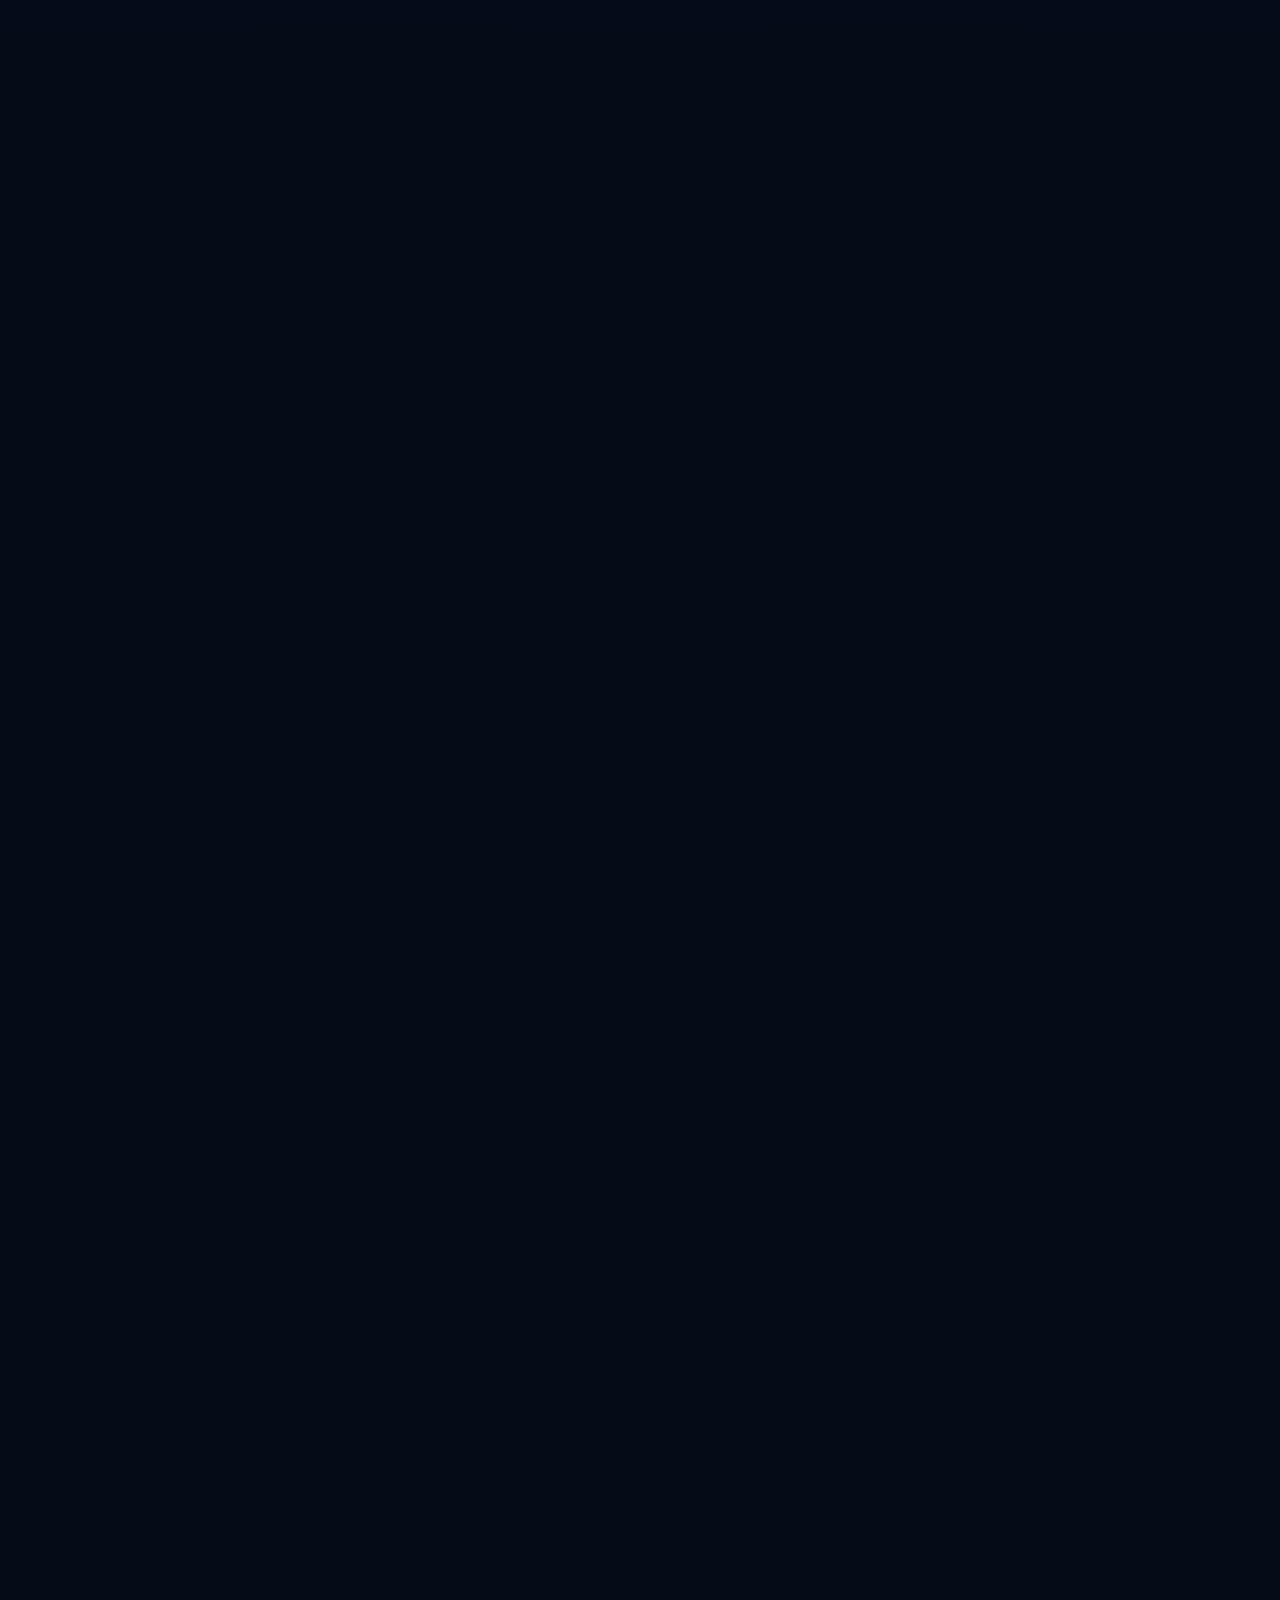
==== commit 916f83d8: "Atualiza o site (versão 1.5.0)" ====
--- a/public/index.html
+++ b/public/index.html
@@ -36,8 +36,8 @@
     <link rel="preload" href="assets/fonts/outfit-latin-400-normal.woff2" as="font" type="font/woff2" crossorigin />
     <link rel="preload" href="assets/fonts/outfit-latin-700-normal.woff2" as="font" type="font/woff2" crossorigin />
     <link rel="preload" as="image" href="assets/img/home-1200.webp" imagesrcset="assets/img/home-800.webp 800w, assets/img/home-1200.webp 1200w, assets/img/home-1672.webp 1672w" imagesizes="(max-width: 850px) 92vw, 50vw" fetchpriority="high" />
-    <link rel="stylesheet" href="assets/css/site.css?v=ff6463cca9" data-asset />
-    <script type="module" src="assets/js/main.js?v=ff6463cca9" data-asset></script>
+    <link rel="stylesheet" href="assets/css/site.css?v=fb385f42be" data-asset />
+    <script type="module" src="assets/js/main.js?v=fb385f42be" data-asset></script>
     <script type="application/ld+json">
       {
         "@context": "https://schema.org",
@@ -72,12 +72,12 @@
             "applicationCategory": "MultimediaApplication",
             "applicationSubCategory": "Transmissão ao vivo e áudio para igrejas",
             "operatingSystem": "Windows 10, Windows 11",
-            "softwareVersion": "1.2.0",
+            "softwareVersion": "1.5.0",
             "inLanguage": "pt-BR",
             "isAccessibleForFree": true,
             "description": "Programa gratuito para igrejas: os celulares da equipe viram câmeras sem fio, o som da mesa vai para os celulares e o culto é transmitido ao vivo para várias redes ao mesmo tempo.",
-            "downloadUrl": "https://github.com/PierreSaloia/kinnor-live-site/releases/download/v1.2.0/KinnorLive-Setup-1.2.0.exe",
-            "fileSize": "177 MB",
+            "downloadUrl": "https://github.com/PierreSaloia/kinnor-live-site/releases/download/v1.5.0/KinnorLive-Setup-1.5.0.exe",
+            "fileSize": "183 MB",
             "screenshot": "https://kinnor-live.servidor-doacoes.workers.dev/assets/img/home-1672.webp",
             "image": "https://kinnor-live.servidor-doacoes.workers.dev/assets/img/og-kinnor-live.png",
             "offers": { "@type": "Offer", "price": "0", "priceCurrency": "BRL" },
@@ -89,7 +89,7 @@
             "name": "Kinnor Live",
             "applicationCategory": "MultimediaApplication",
             "operatingSystem": "Android 10 ou superior",
-            "softwareVersion": "1.2.0",
+            "softwareVersion": "1.5.0",
             "inLanguage": "pt-BR",
             "isAccessibleForFree": true,
             "description": "App da equipe: câmera, gravação de stories com o som da mesa, webcam sem fio para o computador e retorno de áudio no fone.",
@@ -145,7 +145,7 @@
               ao mesmo tempo. Tudo de graça, com o que a equipe já tem no bolso.
             </p>
             <div class="hero-actions">
-              <a class="button button-lg" href="https://github.com/PierreSaloia/kinnor-live-site/releases/download/v1.2.0/KinnorLive-Setup-1.2.0.exe" data-smart-download>
+              <a class="button button-lg" href="https://github.com/PierreSaloia/kinnor-live-site/releases/download/v1.5.0/KinnorLive-Setup-1.5.0.exe" data-smart-download>
                 <svg class="icon" aria-hidden="true"><use href="assets/img/icons.svg#download"></use></svg>
                 <span data-smart-label>Baixar grátis para Windows</span>
               </a>
@@ -634,9 +634,9 @@
             <div class="card download-card reveal">
               <div class="feature-icon blue"><svg class="icon" aria-hidden="true"><use href="assets/img/icons.svg#monitor"></use></svg></div>
               <h3>Kinnor Live para Windows</h3>
-              <p>Gratuito · Versão <span data-version>1.2.0</span> · <span data-win-size>177 MB</span></p>
+              <p>Gratuito · Versão <span data-version>1.5.0</span> · <span data-win-size>183 MB</span></p>
               <p class="muted" data-win-requirements>Windows 10 ou 11 (64 bits)</p>
-              <a class="button" href="https://github.com/PierreSaloia/kinnor-live-site/releases/download/v1.2.0/KinnorLive-Setup-1.2.0.exe" data-win-download>
+              <a class="button" href="https://github.com/PierreSaloia/kinnor-live-site/releases/download/v1.5.0/KinnorLive-Setup-1.5.0.exe" data-win-download>
                 Baixar para Windows
                 <svg class="icon" aria-hidden="true"><use href="assets/img/icons.svg#download"></use></svg>
               </a>
@@ -871,7 +871,7 @@
         </div>
         <div class="footer-downloads">
           <h2>Baixe grátis</h2>
-          <a class="footer-win-link" href="https://github.com/PierreSaloia/kinnor-live-site/releases/download/v1.2.0/KinnorLive-Setup-1.2.0.exe" data-win-download>
+          <a class="footer-win-link" href="https://github.com/PierreSaloia/kinnor-live-site/releases/download/v1.5.0/KinnorLive-Setup-1.5.0.exe" data-win-download>
             <svg class="icon" aria-hidden="true"><use href="assets/img/icons.svg#download"></use></svg>
             Kinnor Live para Windows
           </a>
@@ -889,7 +889,7 @@
       </div>
       <div class="container footer-bottom">
         <span>© <span data-year>2026</span> Kinnor Live · Feito no Brasil</span>
-        <span>Versão <span data-version>1.2.0</span></span>
+        <span>Versão <span data-version>1.5.0</span></span>
       </div>
     </footer>
 
@@ -913,7 +913,7 @@
         <div class="dialog-icon"><svg class="icon" aria-hidden="true"><use href="assets/img/icons.svg#download"></use></svg></div>
         <h2 id="dialog-title" data-dialog-title>Em breve</h2>
         <p id="dialog-text" data-dialog-text></p>
-        <a class="button" href="https://github.com/PierreSaloia/kinnor-live-site/releases/download/v1.2.0/KinnorLive-Android-1.1.2.apk" data-apk-download data-dialog-apk>
+        <a class="button" href="https://github.com/PierreSaloia/kinnor-live-site/releases/download/v1.5.0/KinnorLive-Android-1.5.0.apk" data-apk-download data-dialog-apk>
           Instalar o app Android direto
           <svg class="icon" aria-hidden="true"><use href="assets/img/icons.svg#download"></use></svg>
         </a>
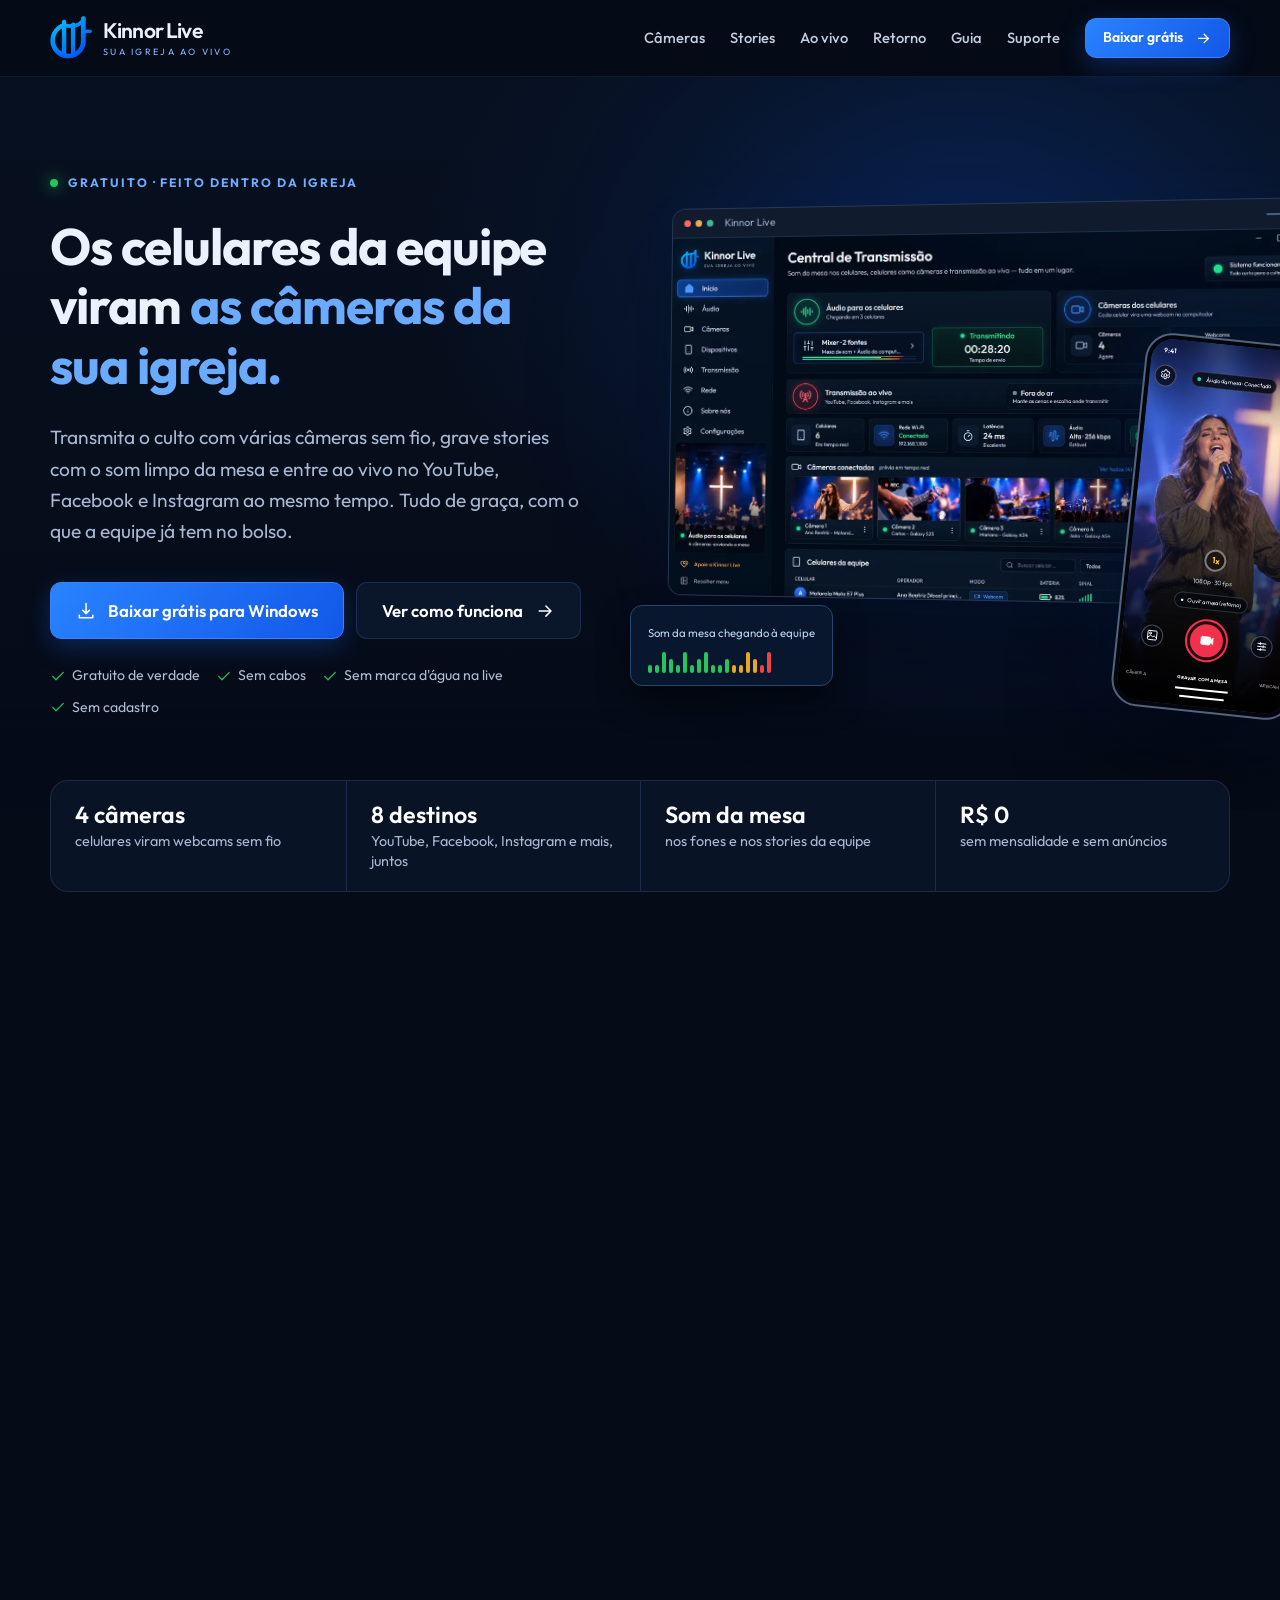
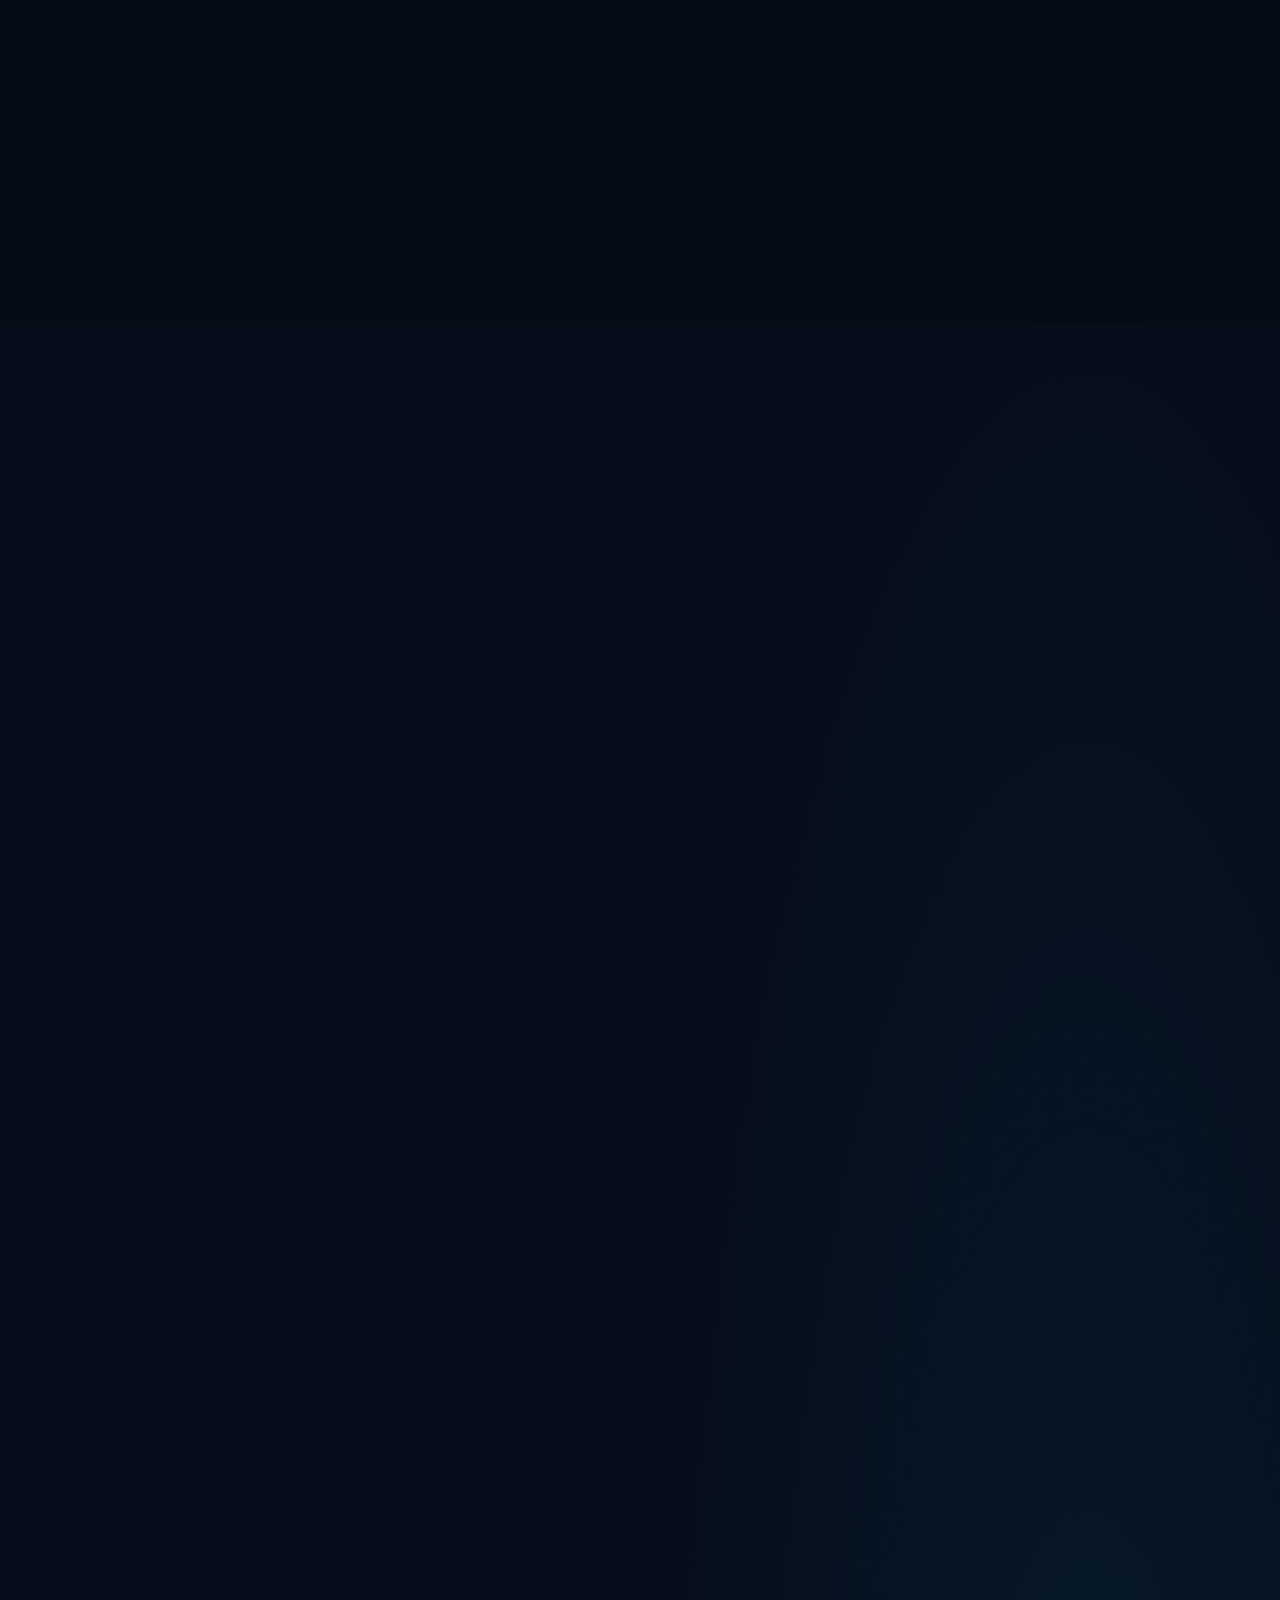
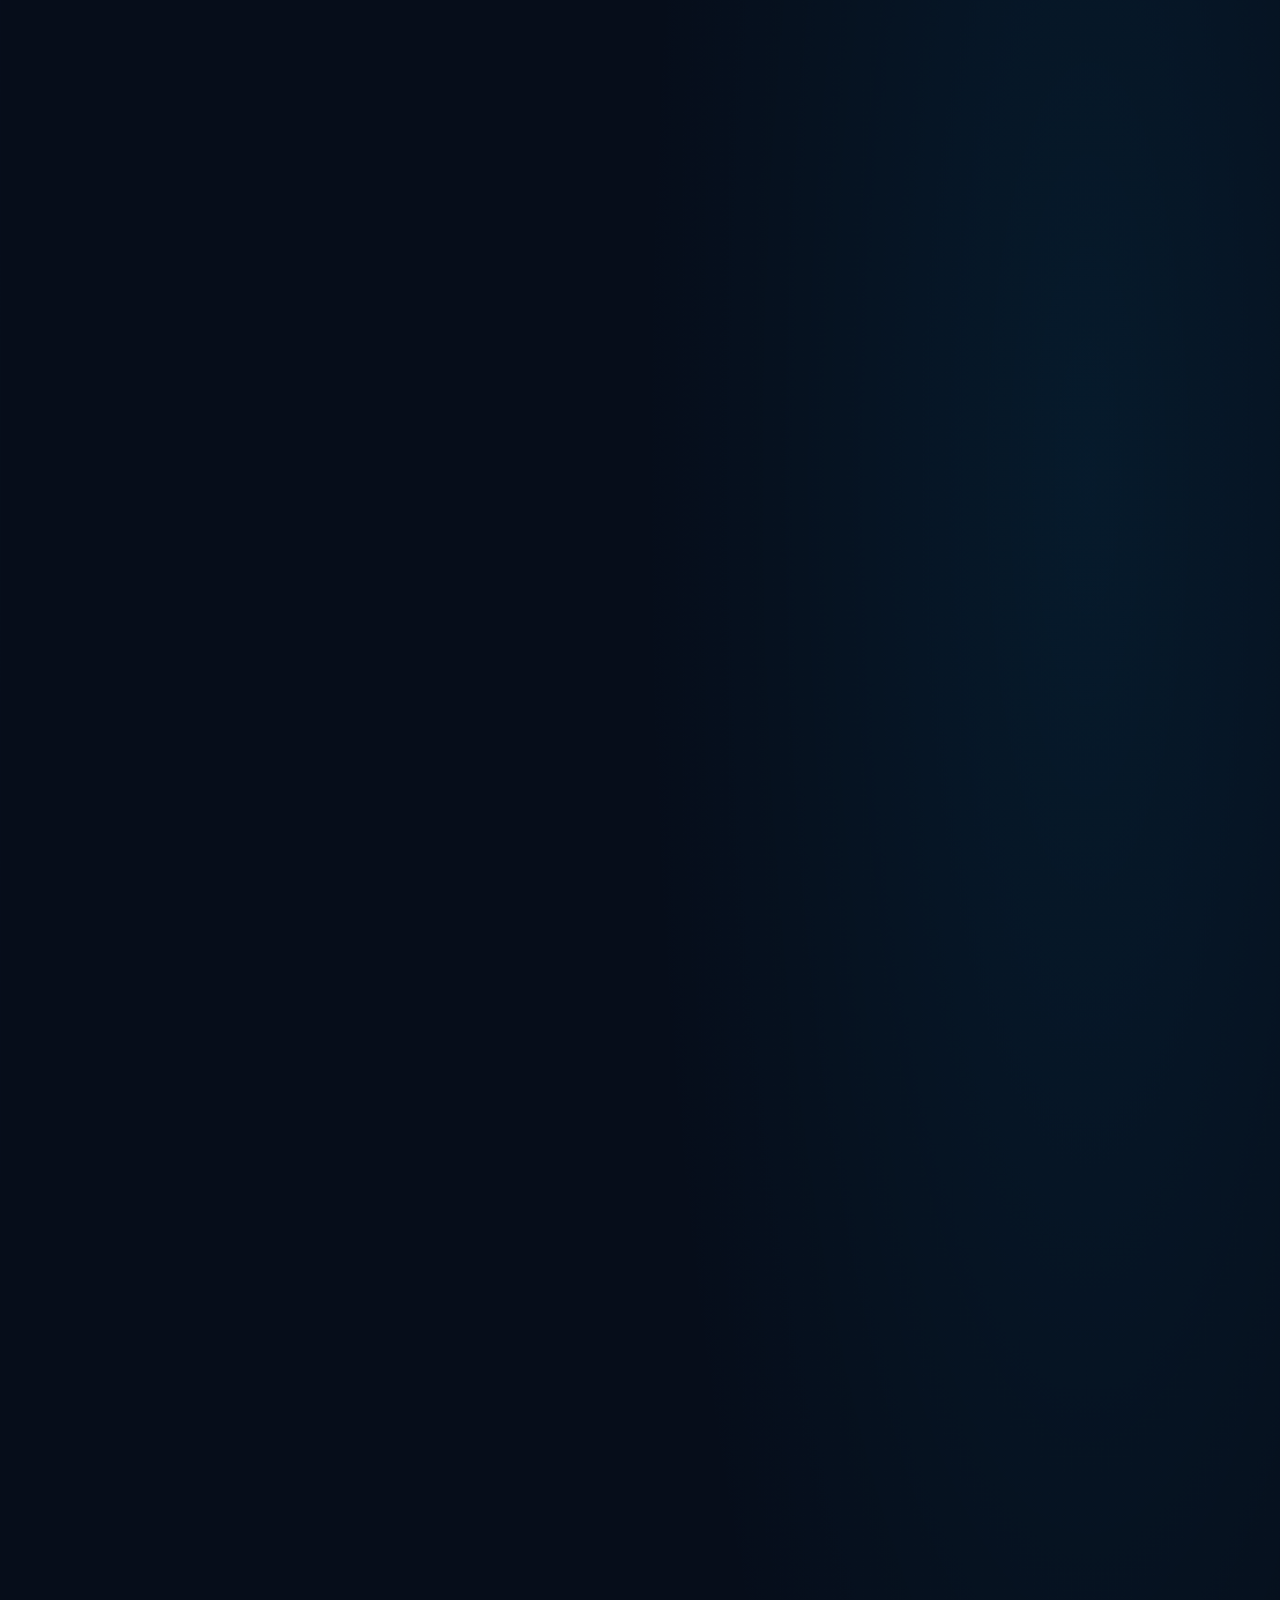
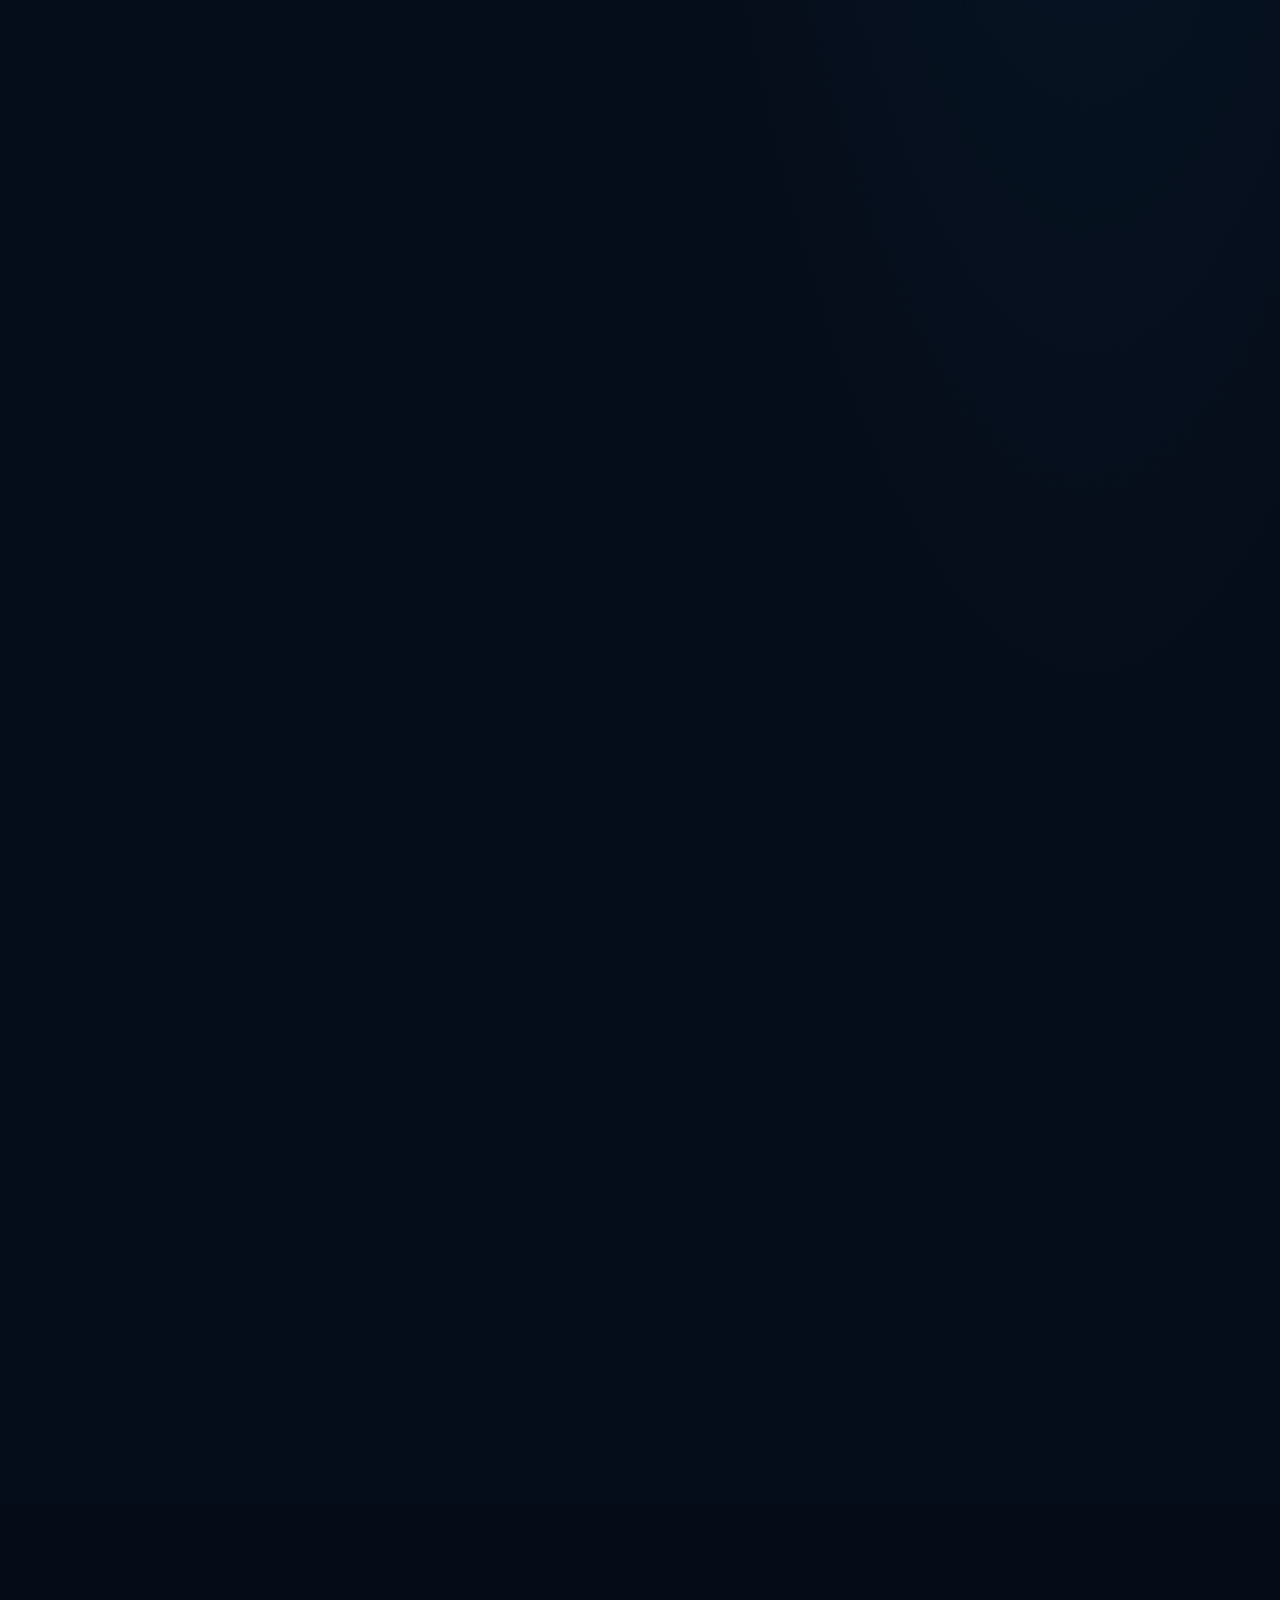
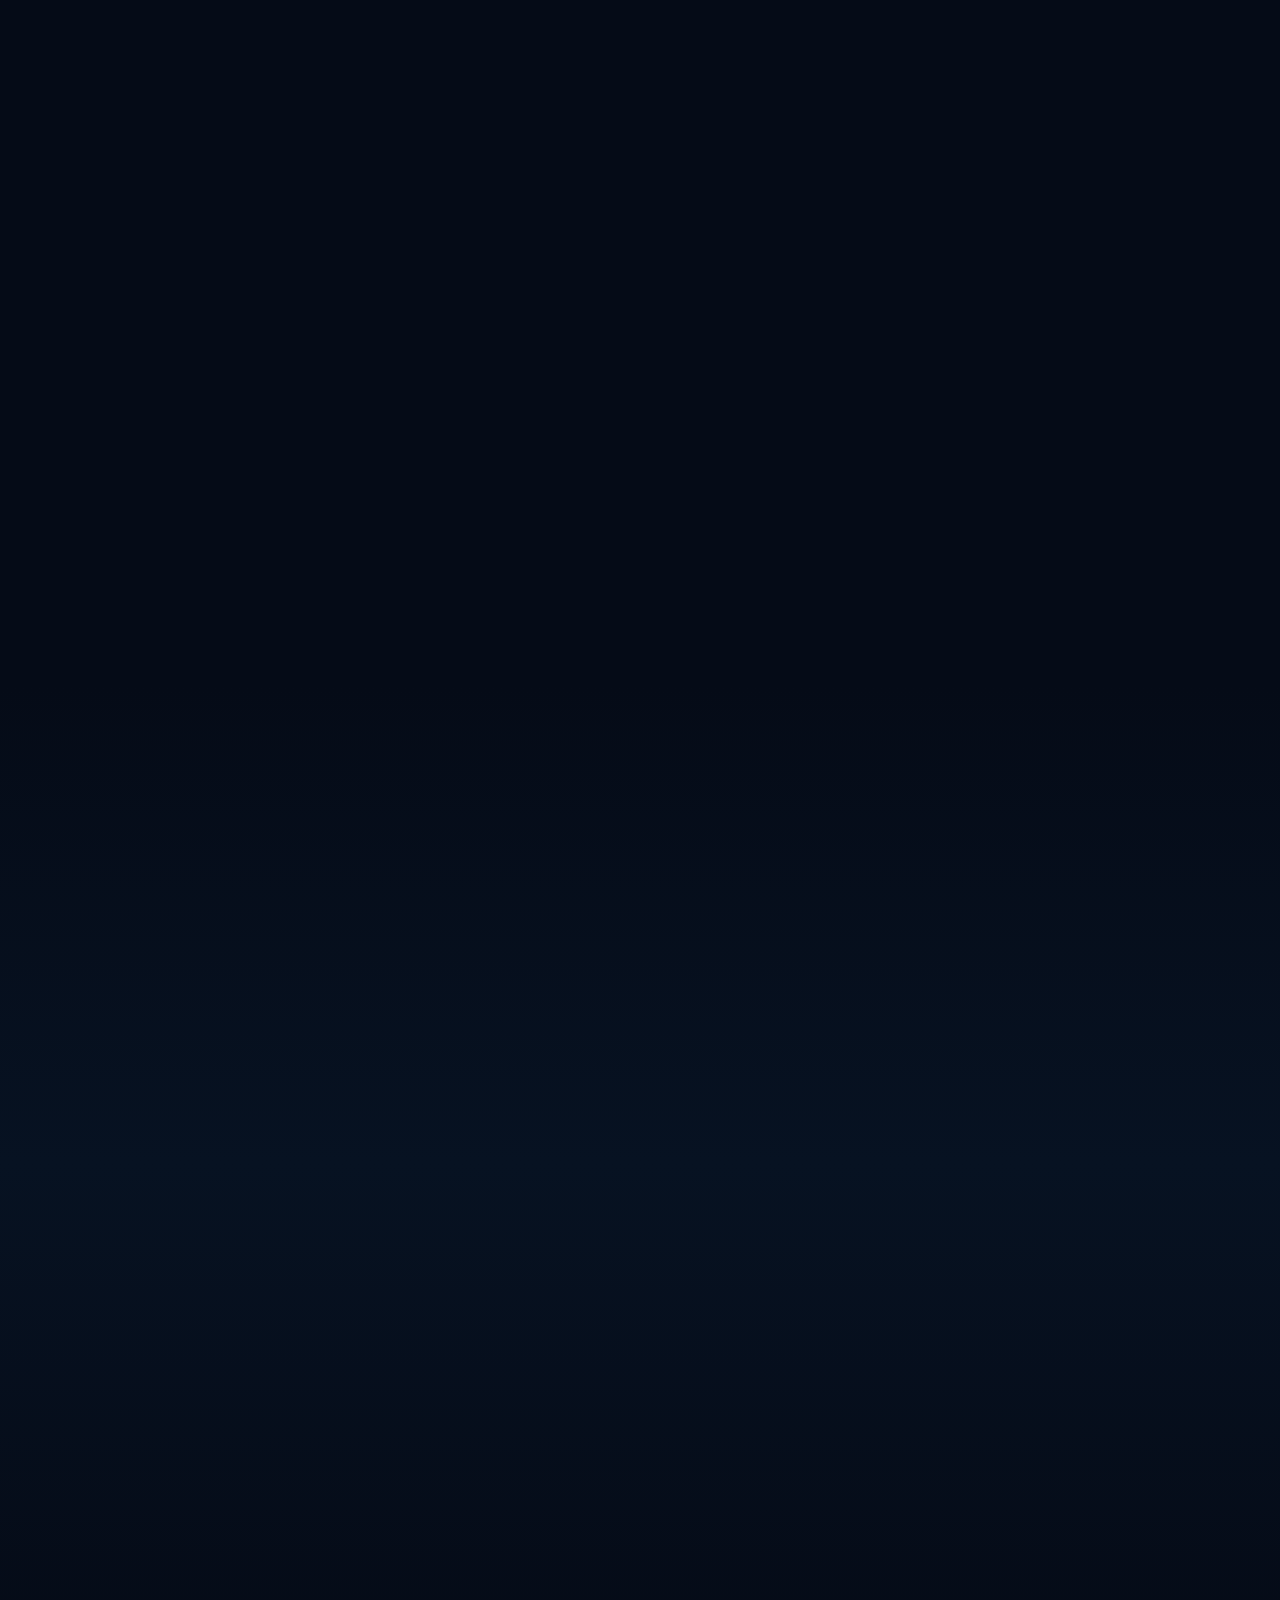
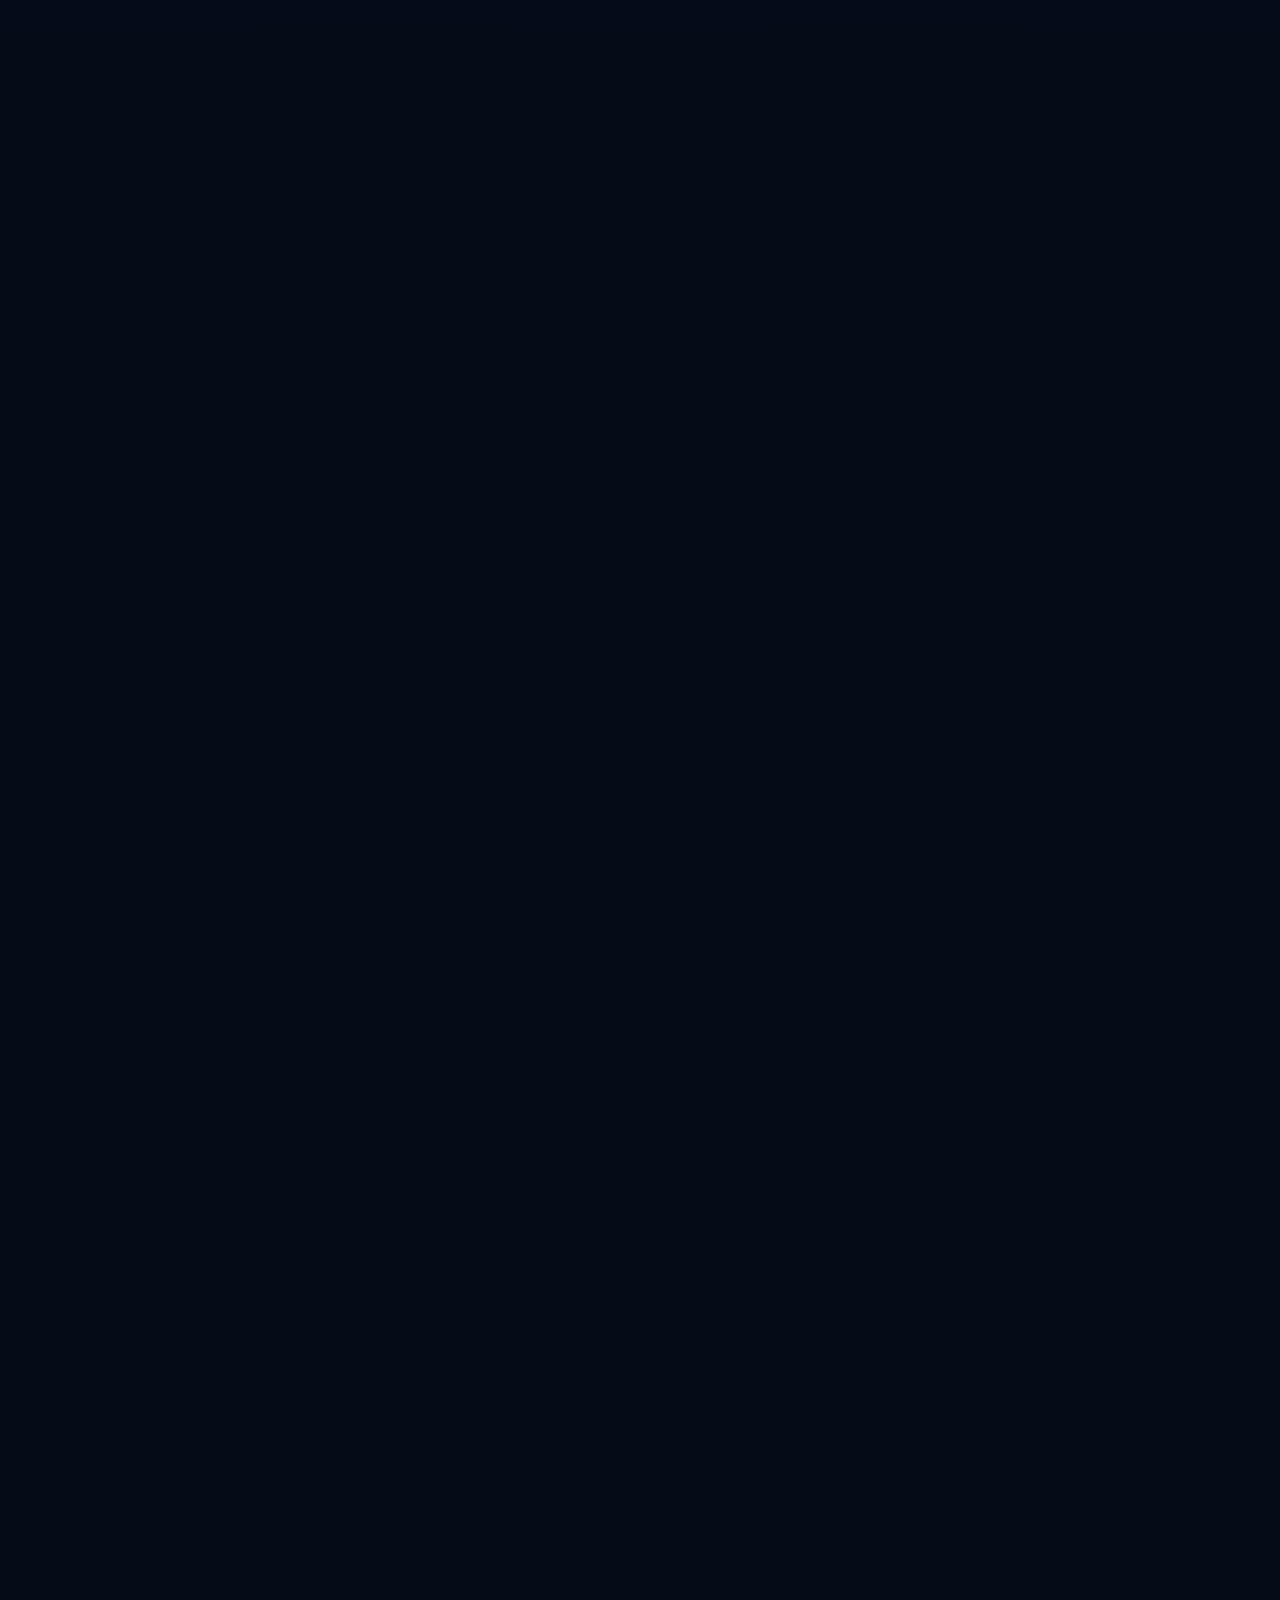
==== commit daac6656: "iPhone 1.5.0 pela AltStore: fonte altstore.json, botão na página da equipe, fotos das telas Co-Autho" ====
--- a/public/index.html
+++ b/public/index.html
@@ -36,8 +36,8 @@
     <link rel="preload" href="assets/fonts/outfit-latin-400-normal.woff2" as="font" type="font/woff2" crossorigin />
     <link rel="preload" href="assets/fonts/outfit-latin-700-normal.woff2" as="font" type="font/woff2" crossorigin />
     <link rel="preload" as="image" href="assets/img/home-1200.webp" imagesrcset="assets/img/home-800.webp 800w, assets/img/home-1200.webp 1200w, assets/img/home-1672.webp 1672w" imagesizes="(max-width: 850px) 92vw, 50vw" fetchpriority="high" />
-    <link rel="stylesheet" href="assets/css/site.css?v=fb385f42be" data-asset />
-    <script type="module" src="assets/js/main.js?v=fb385f42be" data-asset></script>
+    <link rel="stylesheet" href="assets/css/site.css?v=f75c3d9c7e" data-asset />
+    <script type="module" src="assets/js/main.js?v=f75c3d9c7e" data-asset></script>
     <script type="application/ld+json">
       {
         "@context": "https://schema.org",
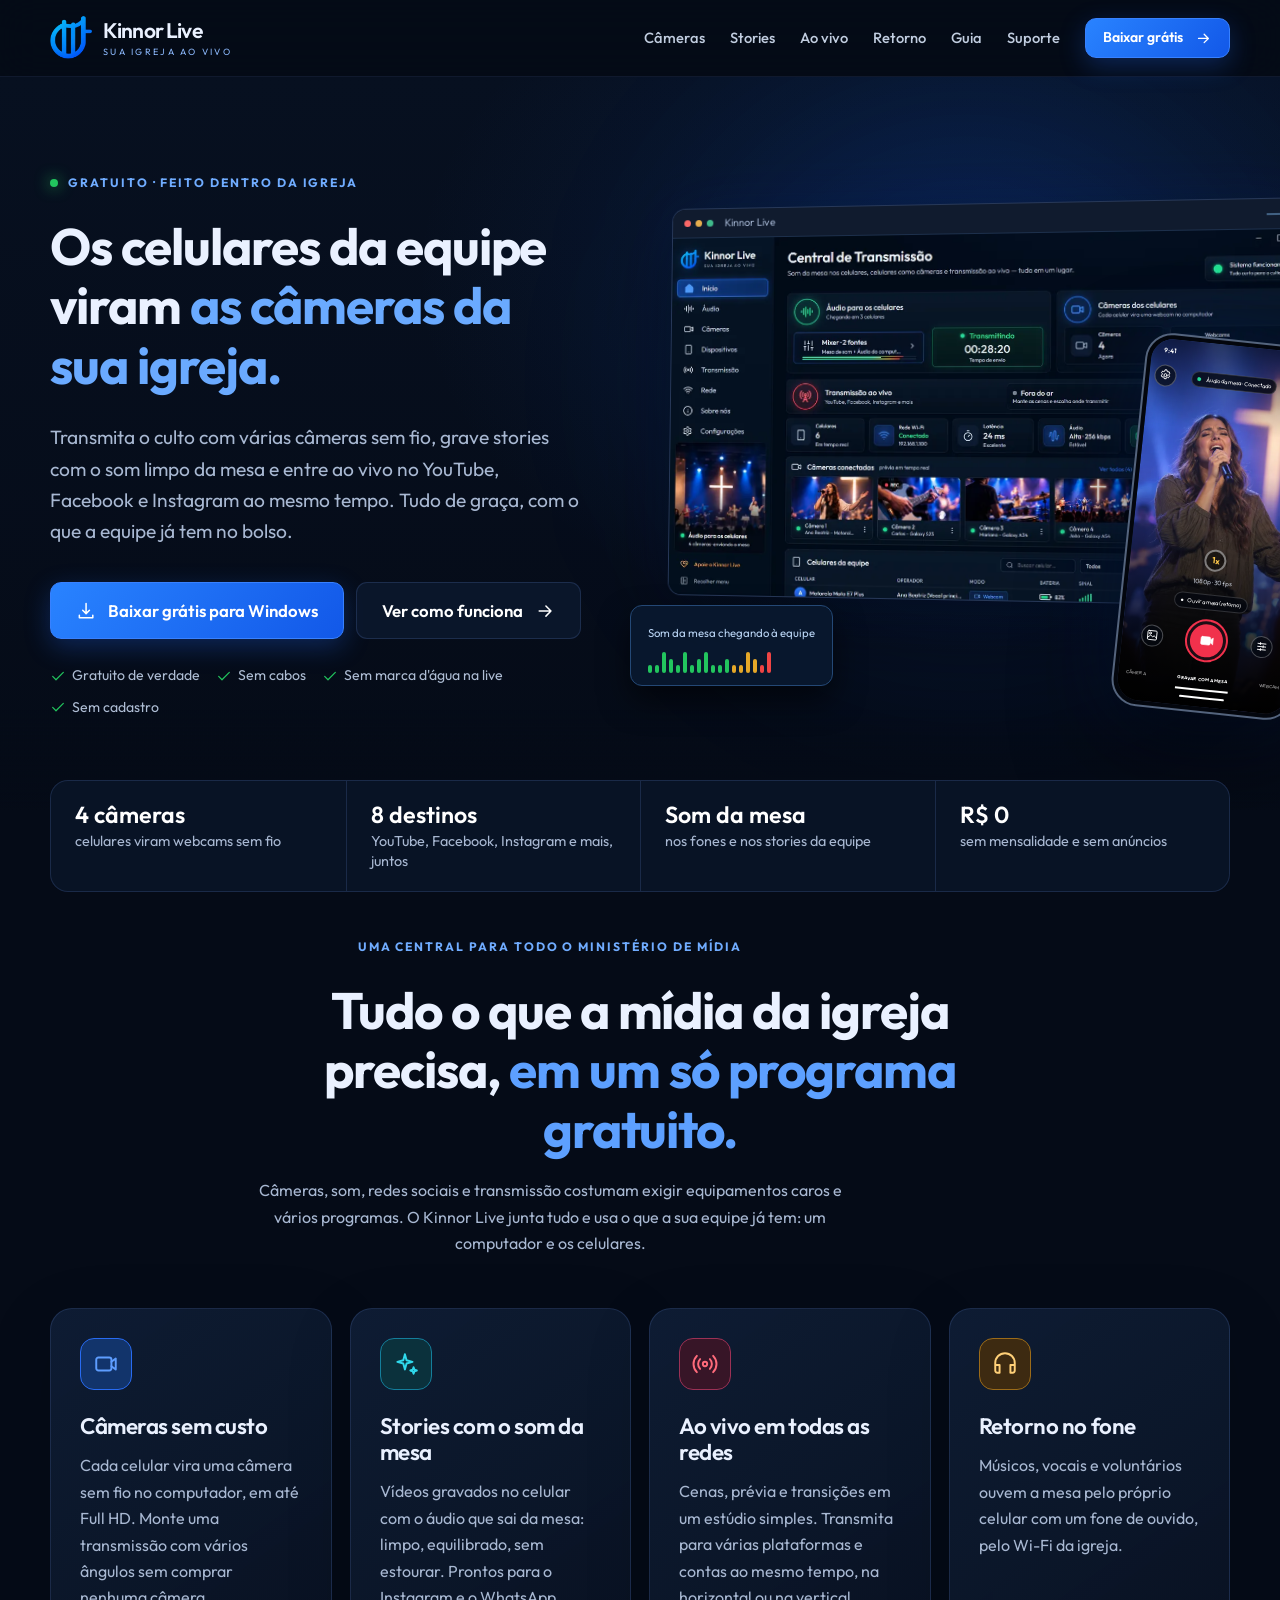
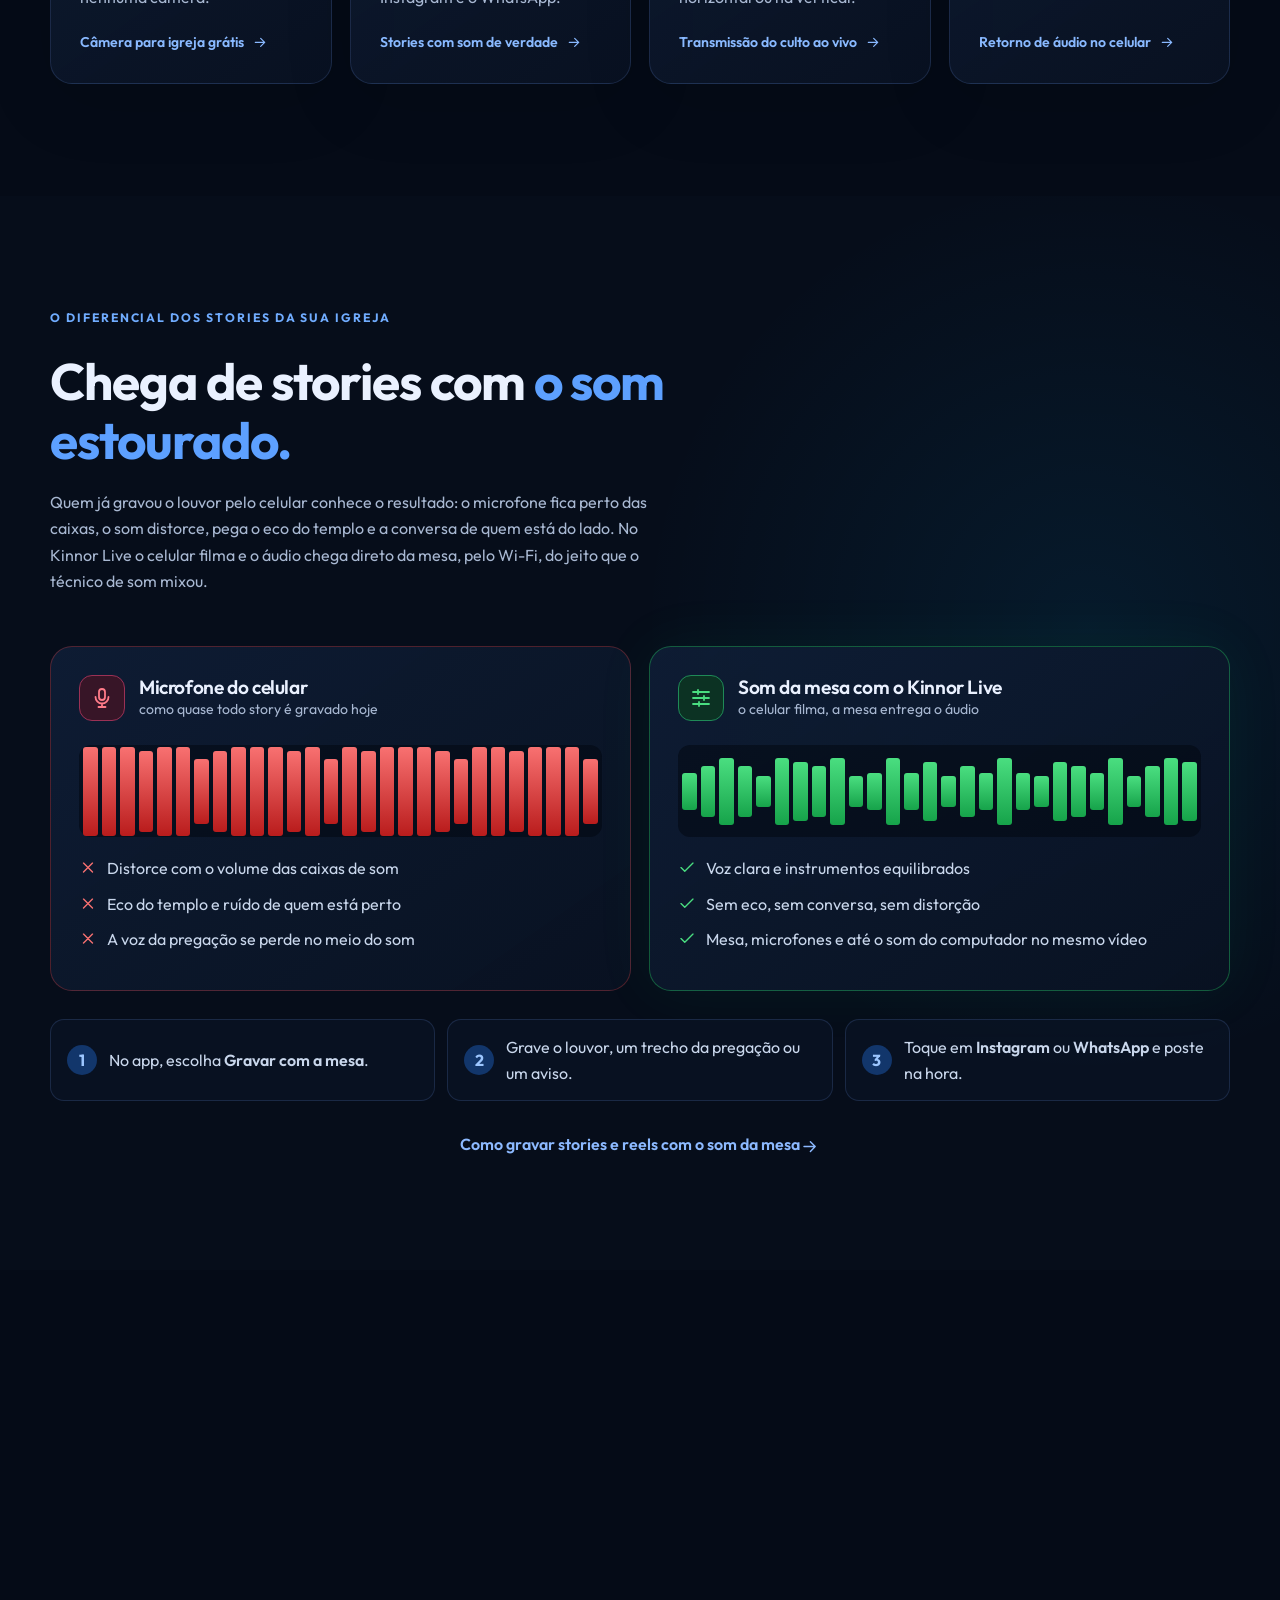
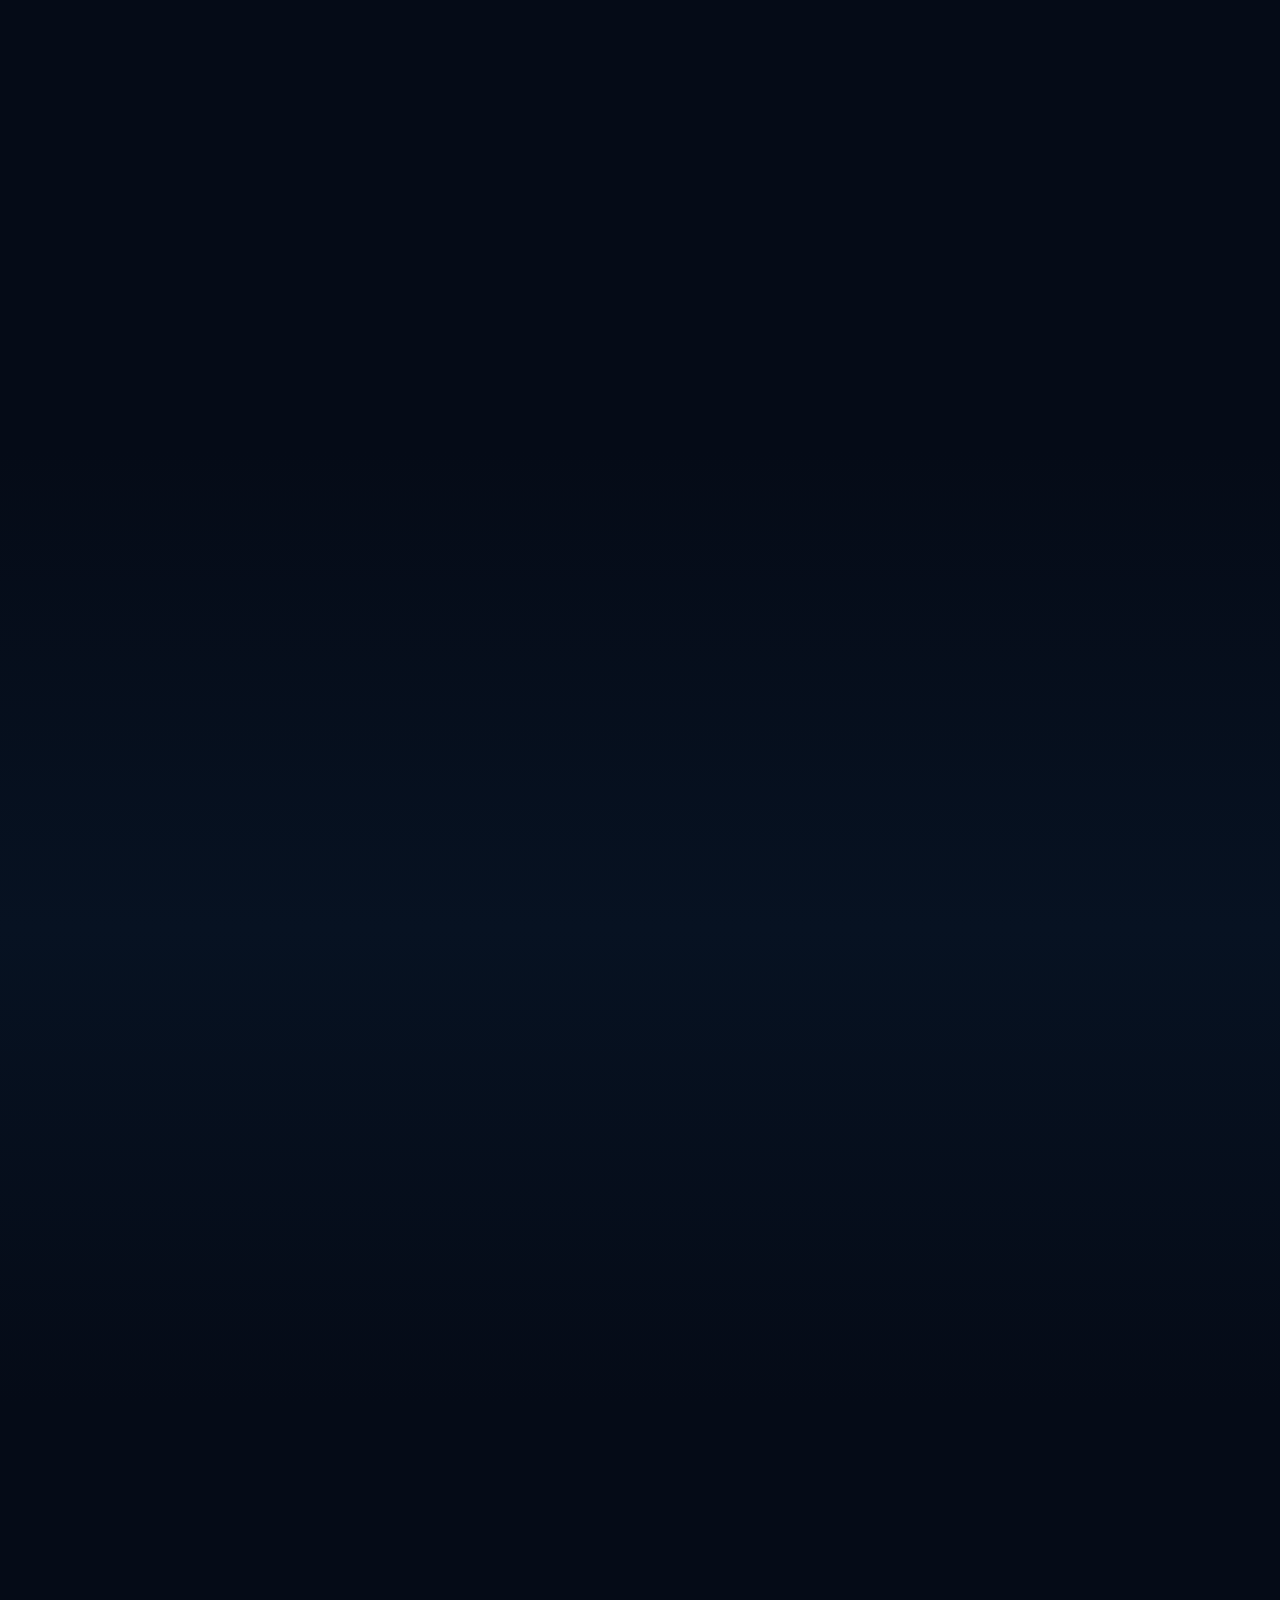
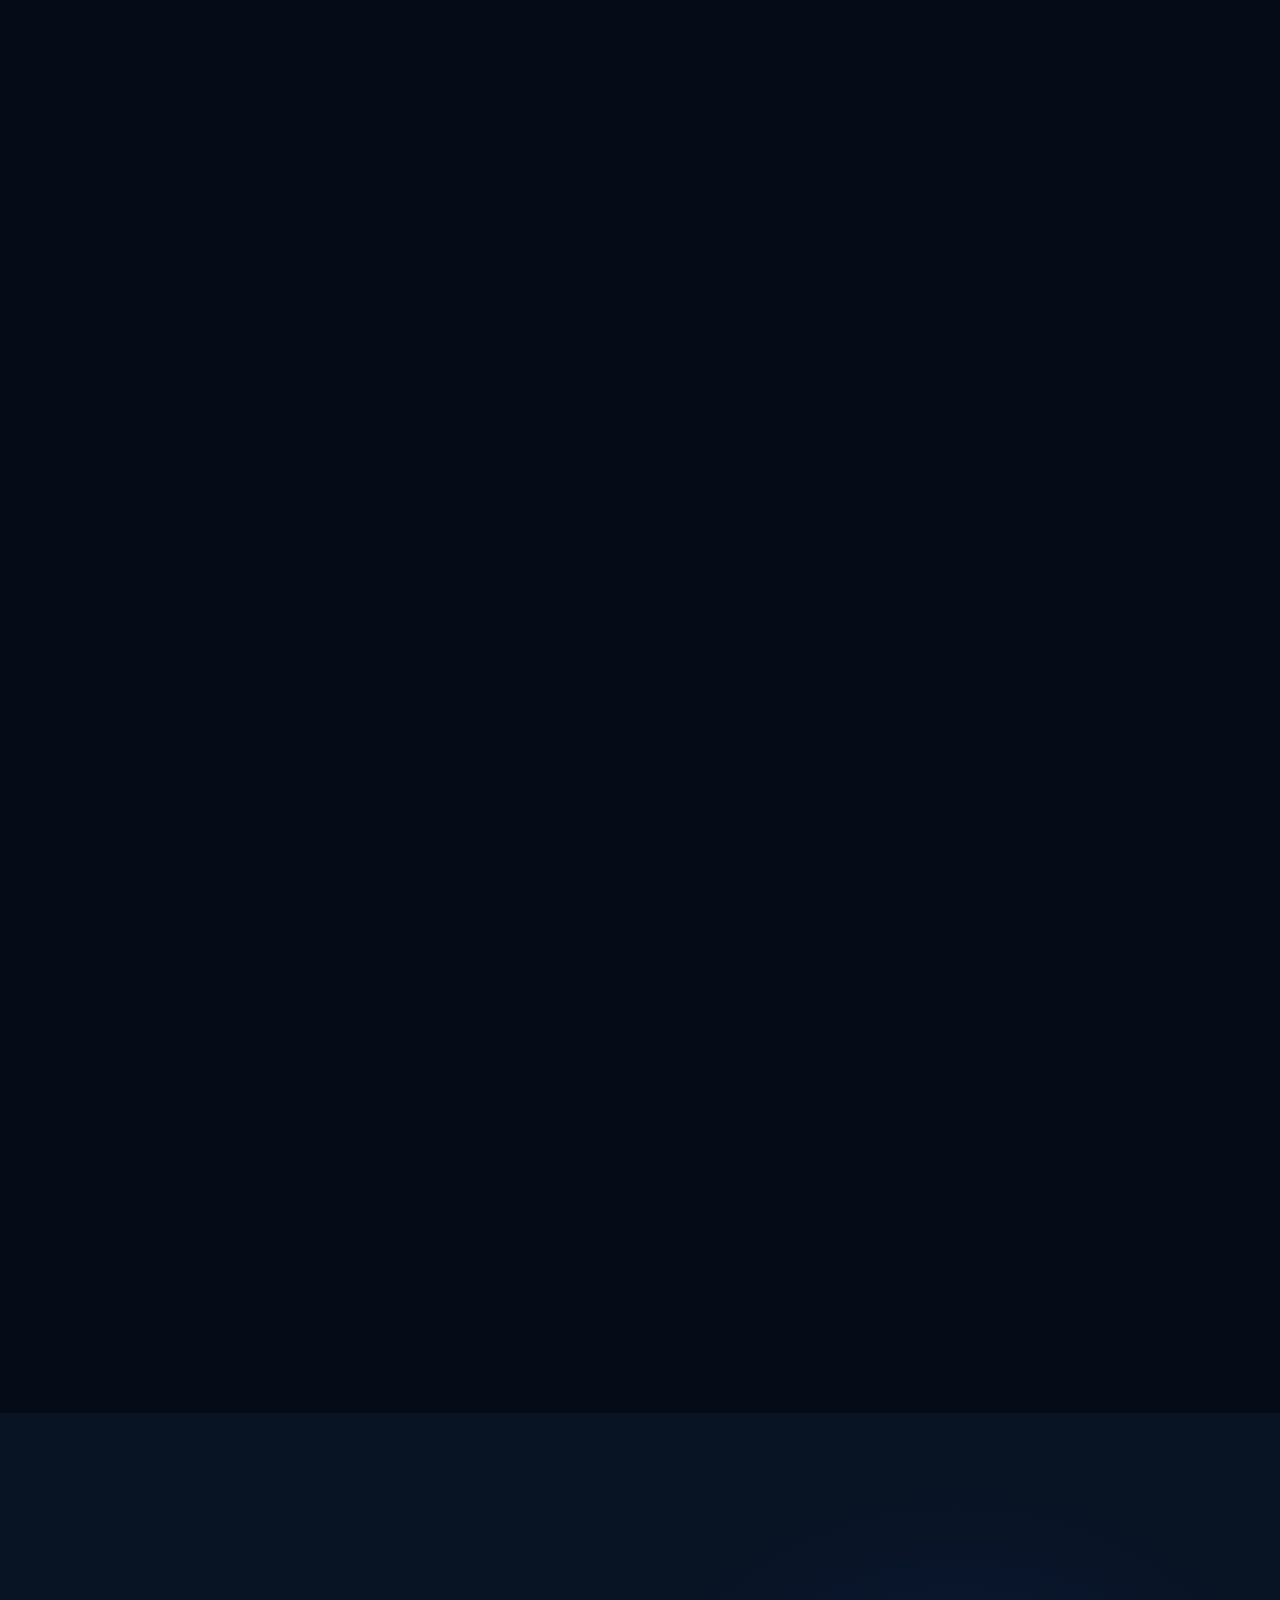
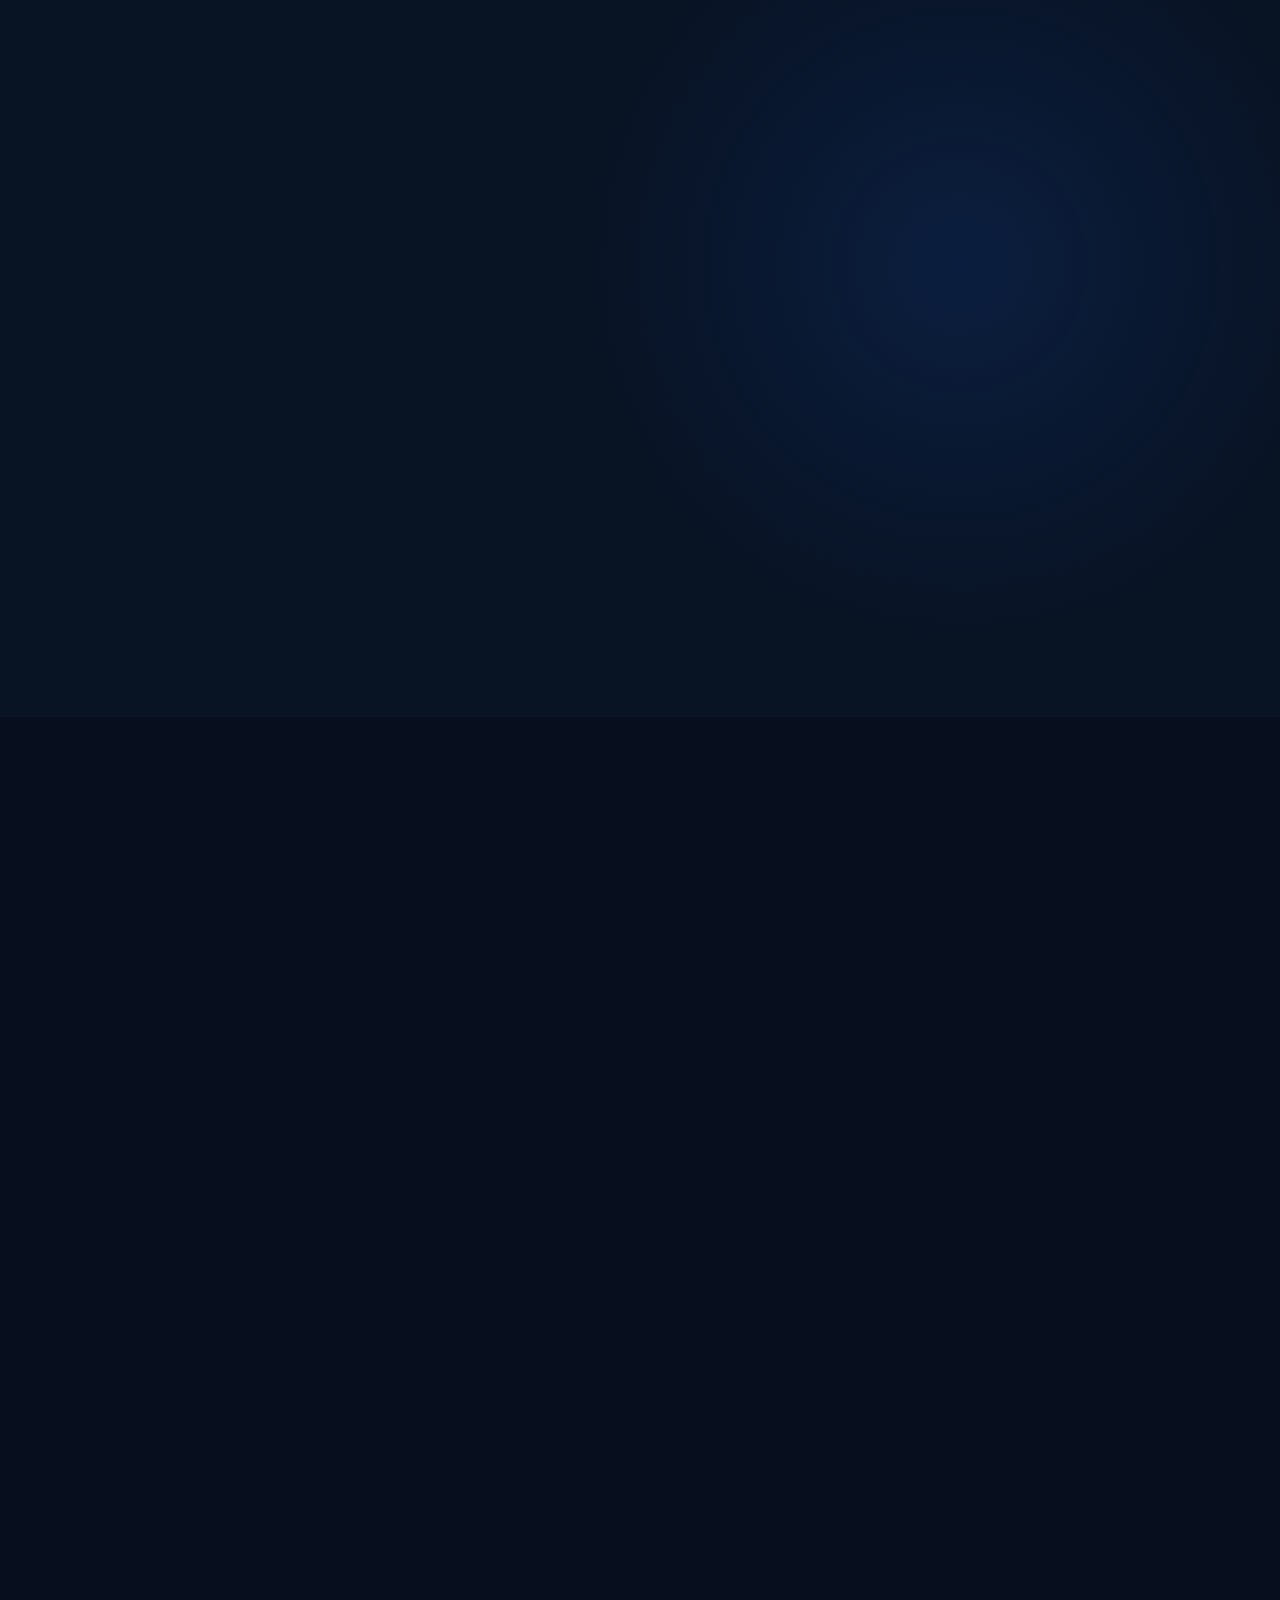
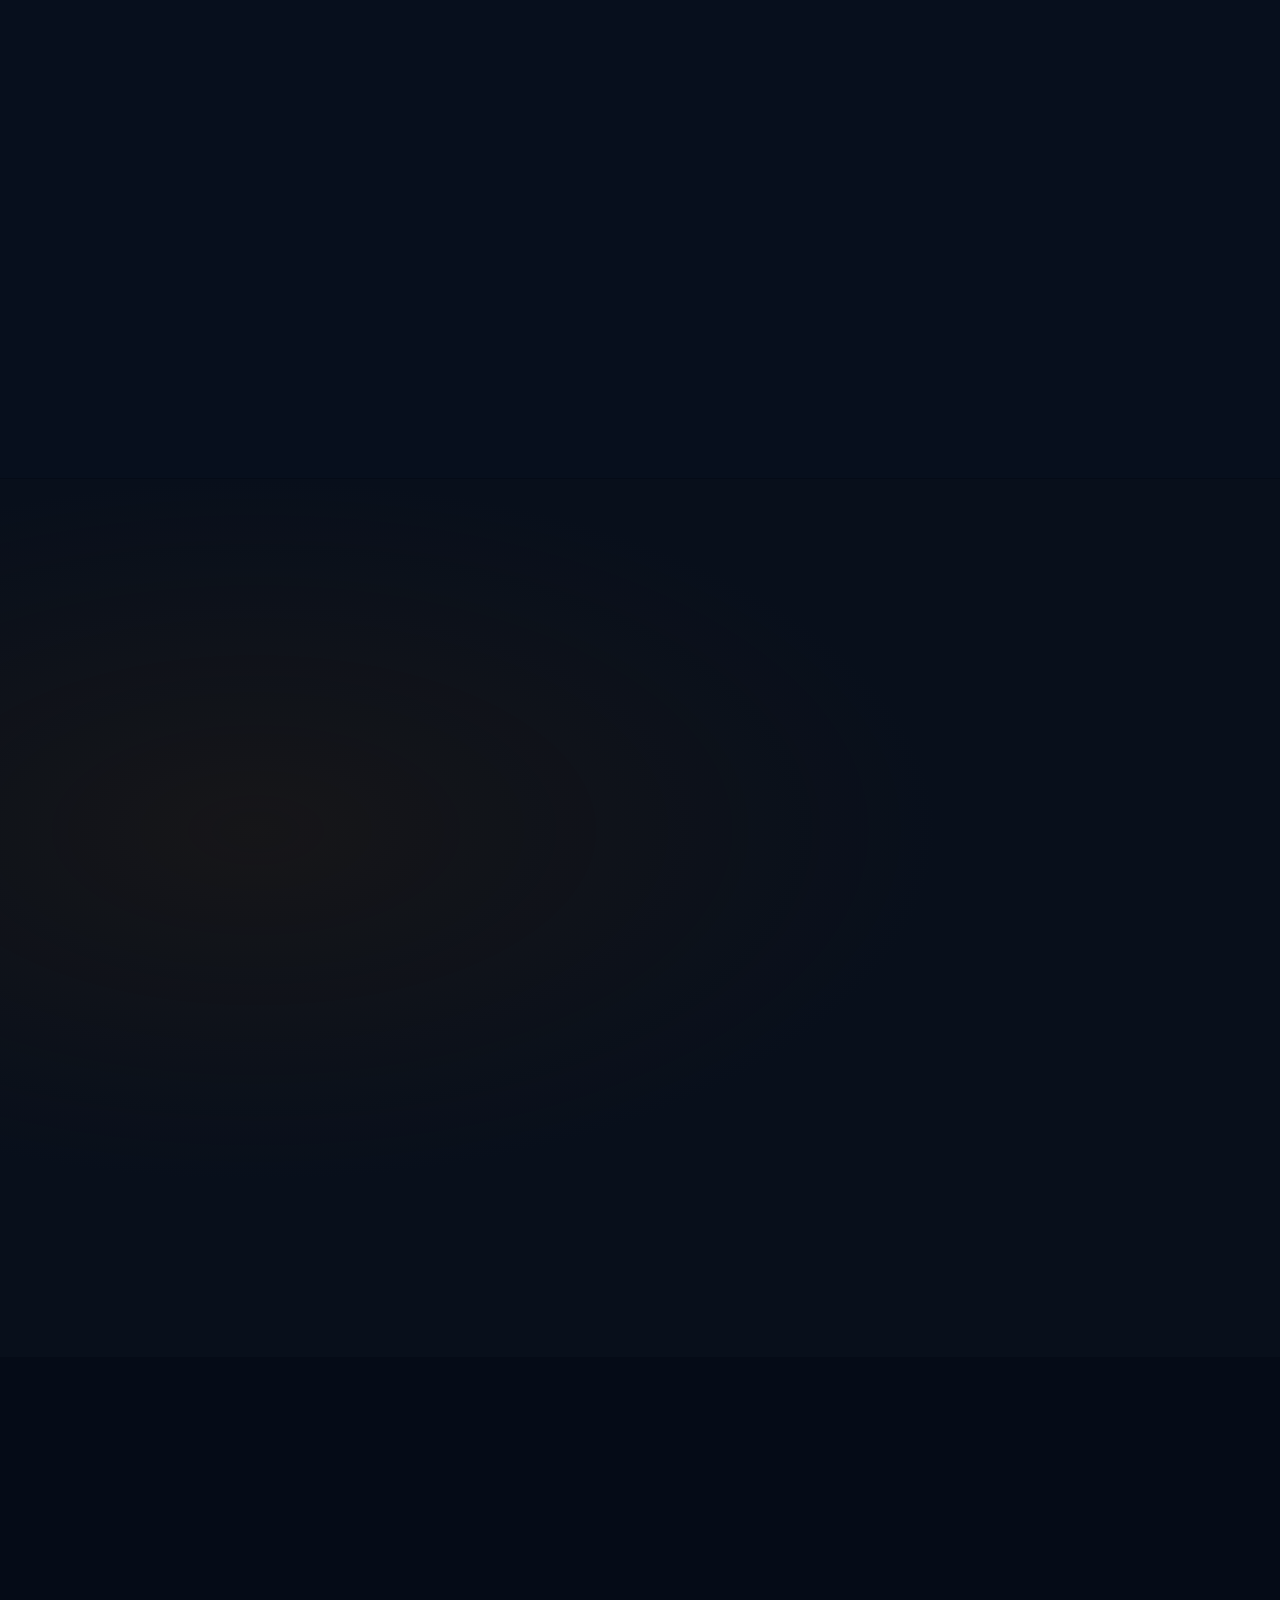
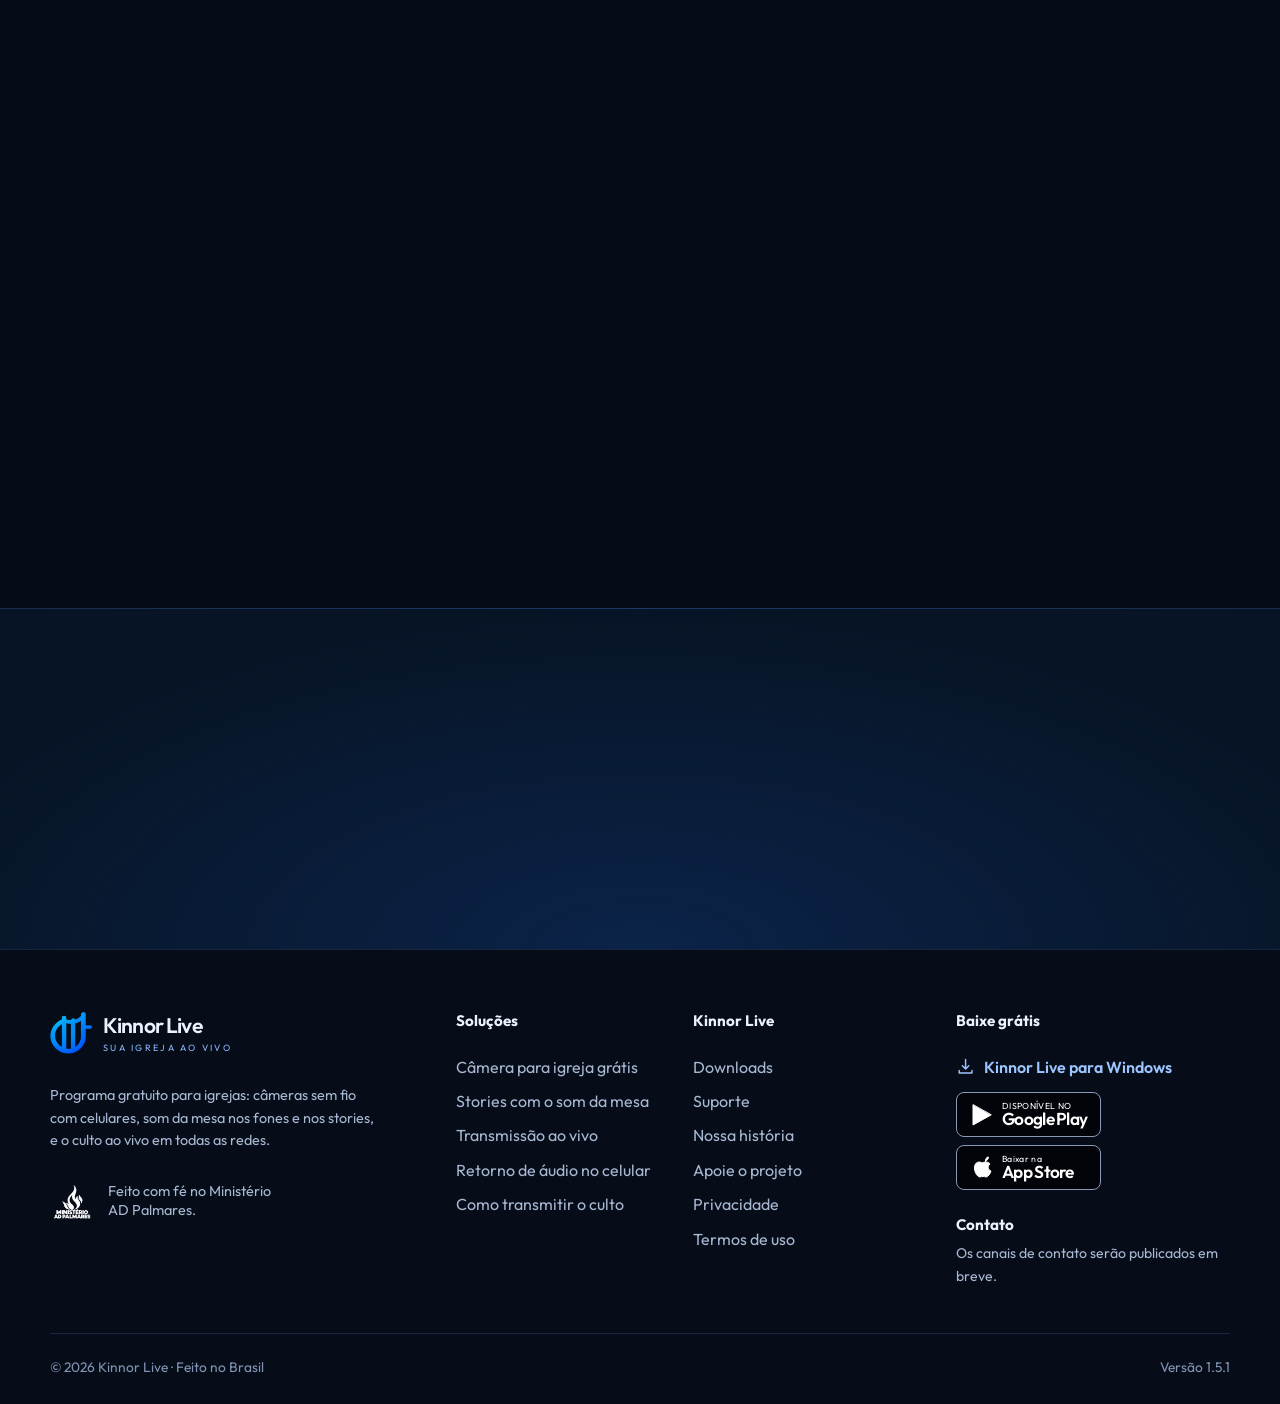
==== commit 35ffc232: "Site 1.5.1: novidades, instaladores 1.5.1, fonte da AltStore e fotos do iPhone Co-Authored-By: Claud" ====
--- a/public/index.html
+++ b/public/index.html
@@ -36,8 +36,8 @@
     <link rel="preload" href="assets/fonts/outfit-latin-400-normal.woff2" as="font" type="font/woff2" crossorigin />
     <link rel="preload" href="assets/fonts/outfit-latin-700-normal.woff2" as="font" type="font/woff2" crossorigin />
     <link rel="preload" as="image" href="assets/img/home-1200.webp" imagesrcset="assets/img/home-800.webp 800w, assets/img/home-1200.webp 1200w, assets/img/home-1672.webp 1672w" imagesizes="(max-width: 850px) 92vw, 50vw" fetchpriority="high" />
-    <link rel="stylesheet" href="assets/css/site.css?v=f75c3d9c7e" data-asset />
-    <script type="module" src="assets/js/main.js?v=f75c3d9c7e" data-asset></script>
+    <link rel="stylesheet" href="assets/css/site.css?v=4d19a9be42" data-asset />
+    <script type="module" src="assets/js/main.js?v=4d19a9be42" data-asset></script>
     <script type="application/ld+json">
       {
         "@context": "https://schema.org",
@@ -72,11 +72,11 @@
             "applicationCategory": "MultimediaApplication",
             "applicationSubCategory": "Transmissão ao vivo e áudio para igrejas",
             "operatingSystem": "Windows 10, Windows 11",
-            "softwareVersion": "1.5.0",
+            "softwareVersion": "1.5.1",
             "inLanguage": "pt-BR",
             "isAccessibleForFree": true,
             "description": "Programa gratuito para igrejas: os celulares da equipe viram câmeras sem fio, o som da mesa vai para os celulares e o culto é transmitido ao vivo para várias redes ao mesmo tempo.",
-            "downloadUrl": "https://github.com/PierreSaloia/kinnor-live-site/releases/download/v1.5.0/KinnorLive-Setup-1.5.0.exe",
+            "downloadUrl": "https://github.com/PierreSaloia/kinnor-live-site/releases/download/v1.5.1/KinnorLive-Setup-1.5.1.exe",
             "fileSize": "183 MB",
             "screenshot": "https://kinnor-live.servidor-doacoes.workers.dev/assets/img/home-1672.webp",
             "image": "https://kinnor-live.servidor-doacoes.workers.dev/assets/img/og-kinnor-live.png",
@@ -89,7 +89,7 @@
             "name": "Kinnor Live",
             "applicationCategory": "MultimediaApplication",
             "operatingSystem": "Android 10 ou superior",
-            "softwareVersion": "1.5.0",
+            "softwareVersion": "1.5.1",
             "inLanguage": "pt-BR",
             "isAccessibleForFree": true,
             "description": "App da equipe: câmera, gravação de stories com o som da mesa, webcam sem fio para o computador e retorno de áudio no fone.",
@@ -145,7 +145,7 @@
               ao mesmo tempo. Tudo de graça, com o que a equipe já tem no bolso.
             </p>
             <div class="hero-actions">
-              <a class="button button-lg" href="https://github.com/PierreSaloia/kinnor-live-site/releases/download/v1.5.0/KinnorLive-Setup-1.5.0.exe" data-smart-download>
+              <a class="button button-lg" href="https://github.com/PierreSaloia/kinnor-live-site/releases/download/v1.5.1/KinnorLive-Setup-1.5.1.exe" data-smart-download>
                 <svg class="icon" aria-hidden="true"><use href="assets/img/icons.svg#download"></use></svg>
                 <span data-smart-label>Baixar grátis para Windows</span>
               </a>
@@ -634,9 +634,9 @@
             <div class="card download-card reveal">
               <div class="feature-icon blue"><svg class="icon" aria-hidden="true"><use href="assets/img/icons.svg#monitor"></use></svg></div>
               <h3>Kinnor Live para Windows</h3>
-              <p>Gratuito · Versão <span data-version>1.5.0</span> · <span data-win-size>183 MB</span></p>
+              <p>Gratuito · Versão <span data-version>1.5.1</span> · <span data-win-size>183 MB</span></p>
               <p class="muted" data-win-requirements>Windows 10 ou 11 (64 bits)</p>
-              <a class="button" href="https://github.com/PierreSaloia/kinnor-live-site/releases/download/v1.5.0/KinnorLive-Setup-1.5.0.exe" data-win-download>
+              <a class="button" href="https://github.com/PierreSaloia/kinnor-live-site/releases/download/v1.5.1/KinnorLive-Setup-1.5.1.exe" data-win-download>
                 Baixar para Windows
                 <svg class="icon" aria-hidden="true"><use href="assets/img/icons.svg#download"></use></svg>
               </a>
@@ -871,7 +871,7 @@
         </div>
         <div class="footer-downloads">
           <h2>Baixe grátis</h2>
-          <a class="footer-win-link" href="https://github.com/PierreSaloia/kinnor-live-site/releases/download/v1.5.0/KinnorLive-Setup-1.5.0.exe" data-win-download>
+          <a class="footer-win-link" href="https://github.com/PierreSaloia/kinnor-live-site/releases/download/v1.5.1/KinnorLive-Setup-1.5.1.exe" data-win-download>
             <svg class="icon" aria-hidden="true"><use href="assets/img/icons.svg#download"></use></svg>
             Kinnor Live para Windows
           </a>
@@ -889,7 +889,7 @@
       </div>
       <div class="container footer-bottom">
         <span>© <span data-year>2026</span> Kinnor Live · Feito no Brasil</span>
-        <span>Versão <span data-version>1.5.0</span></span>
+        <span>Versão <span data-version>1.5.1</span></span>
       </div>
     </footer>
 
@@ -913,7 +913,7 @@
         <div class="dialog-icon"><svg class="icon" aria-hidden="true"><use href="assets/img/icons.svg#download"></use></svg></div>
         <h2 id="dialog-title" data-dialog-title>Em breve</h2>
         <p id="dialog-text" data-dialog-text></p>
-        <a class="button" href="https://github.com/PierreSaloia/kinnor-live-site/releases/download/v1.5.0/KinnorLive-Android-1.5.0.apk" data-apk-download data-dialog-apk>
+        <a class="button" href="https://github.com/PierreSaloia/kinnor-live-site/releases/download/v1.5.1/KinnorLive-Android-1.5.1.apk" data-apk-download data-dialog-apk>
           Instalar o app Android direto
           <svg class="icon" aria-hidden="true"><use href="assets/img/icons.svg#download"></use></svg>
         </a>
